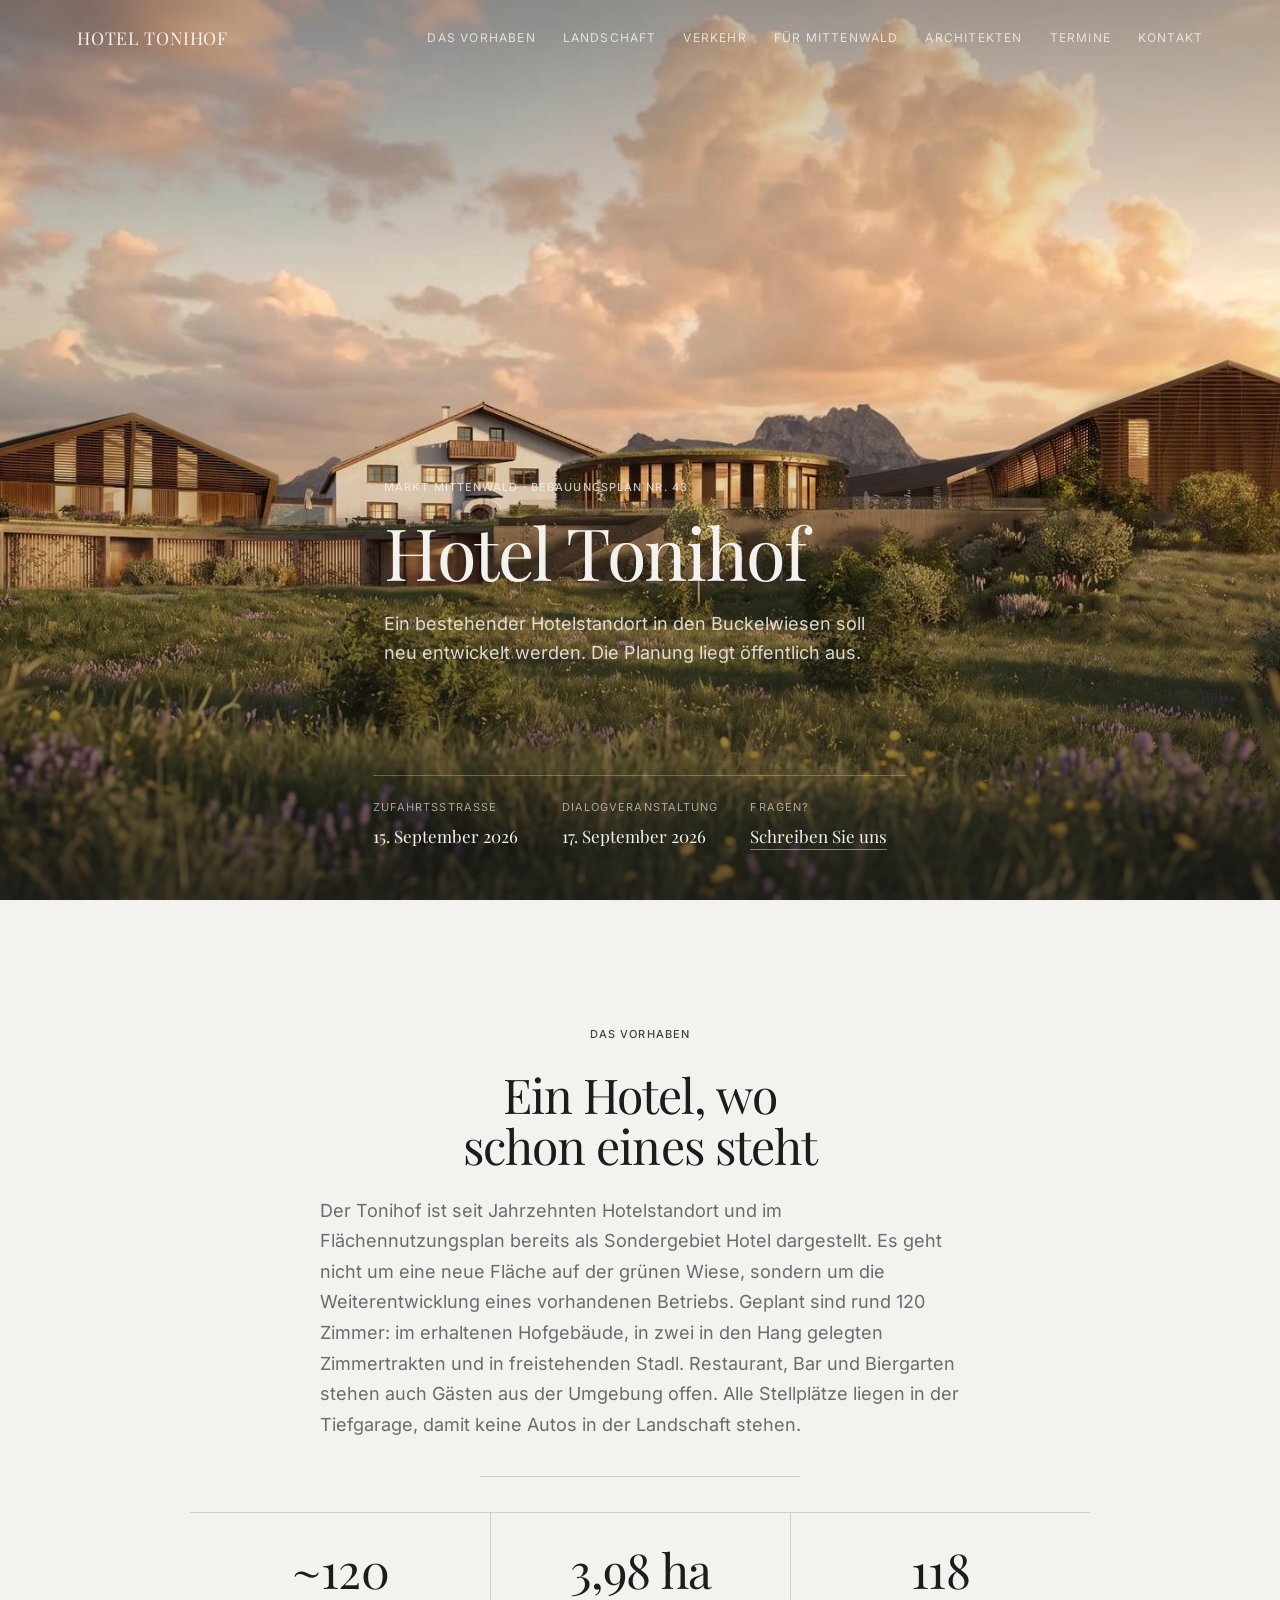
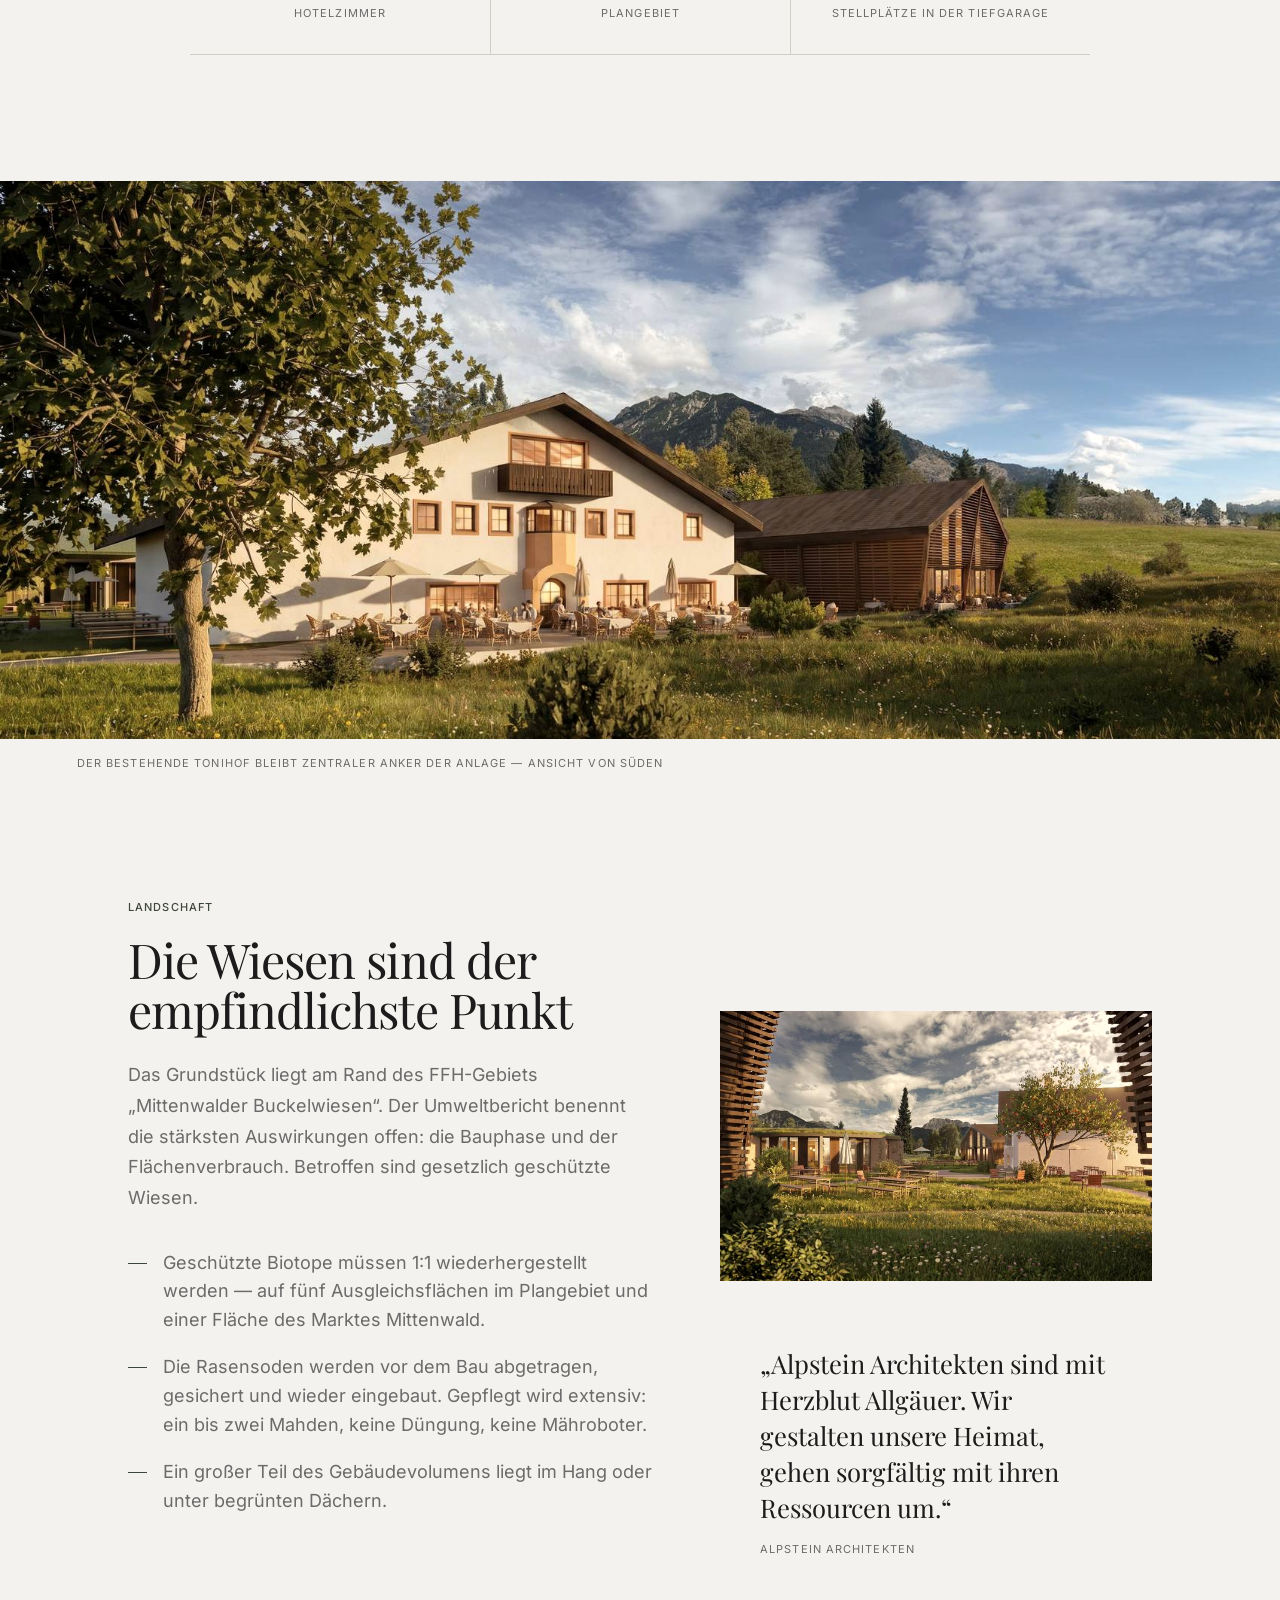
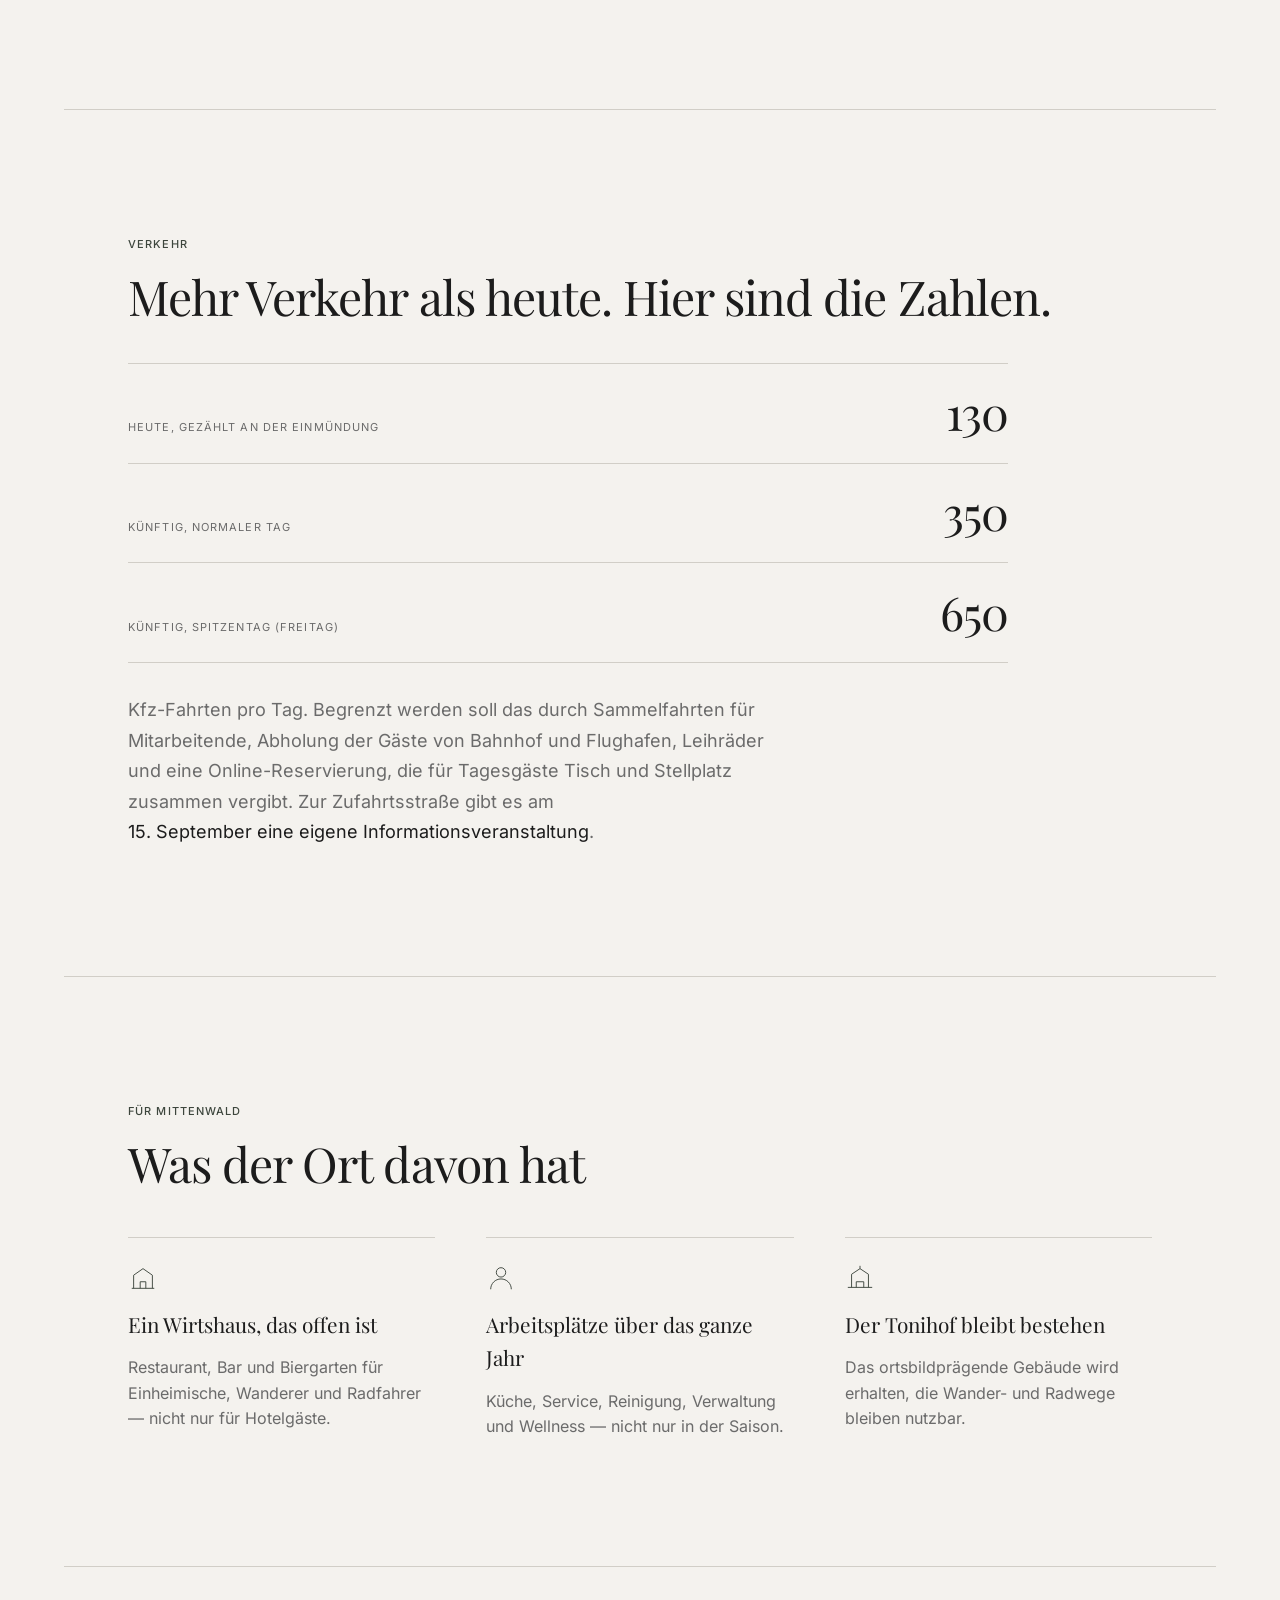
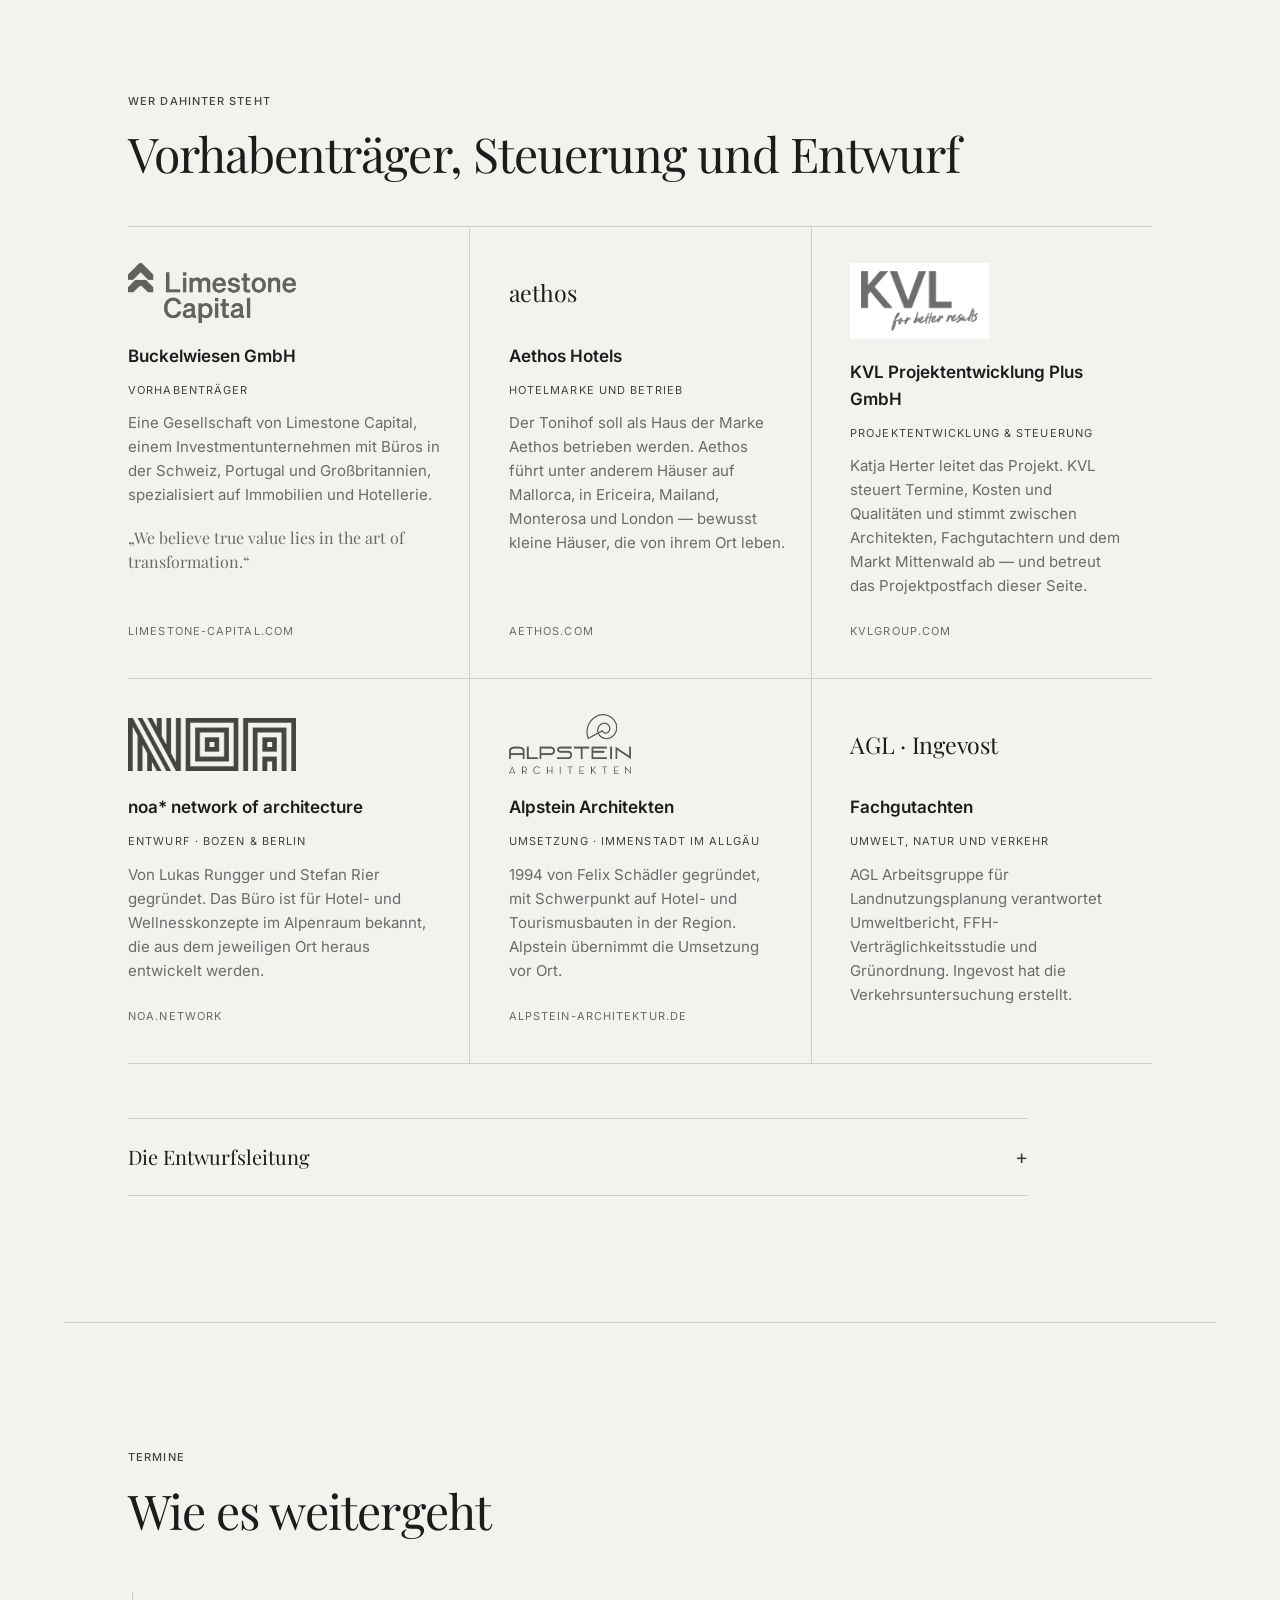
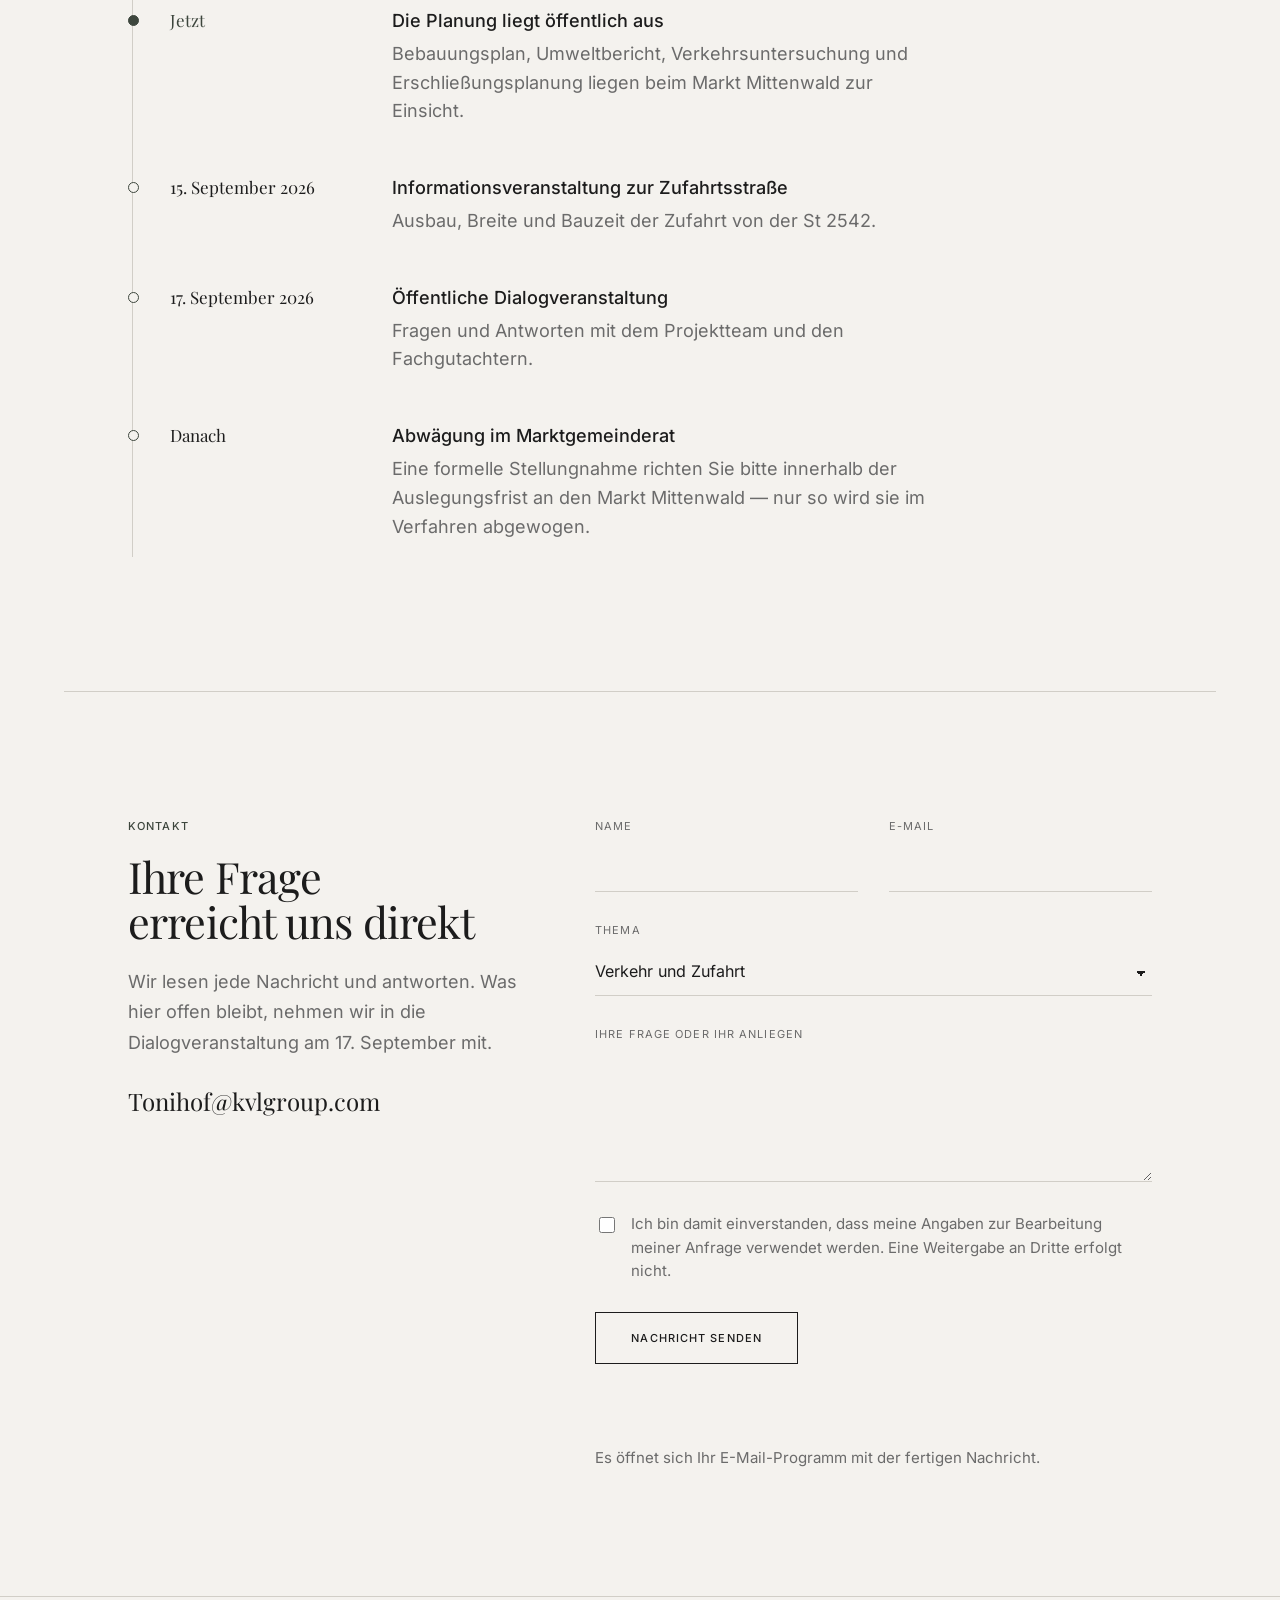
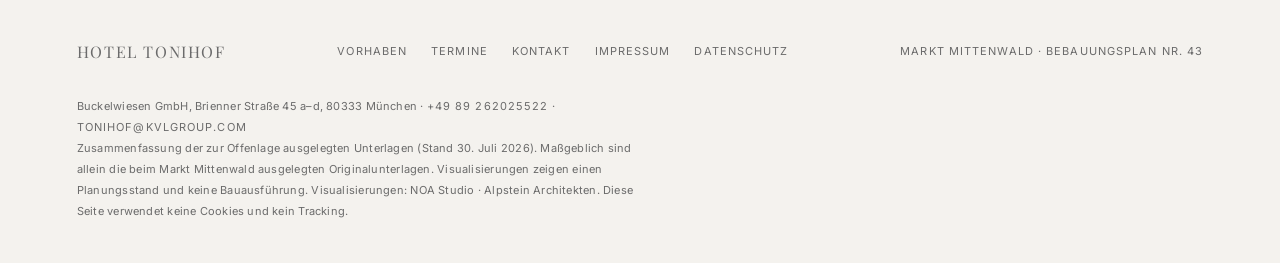
==== index.html @ 39984cef "Logos von KVL, Alpstein und noa* im Partnerraster - KVL durch die aktuelle Bildmarke ersetzt. Sie is" ====
<!doctype html>
<html lang="de">
<head>
<meta charset="utf-8" />
<meta name="viewport" content="width=device-width, initial-scale=1, viewport-fit=cover" />
<title>Hotel Tonihof — Mittenwald</title>
<meta name="description" content="Informationen zum geplanten Hotel Tonihof in Mittenwald: Bebauungsplan Nr. 43, Landschaft und Natur, Verkehr, Termine und Kontakt für Ihre Fragen." />
<link rel="canonical" href="https://tonihof-mittenwald.de/" />
<link rel="icon" href="data:image/svg+xml,%3Csvg xmlns='http://www.w3.org/2000/svg' viewBox='0 0 32 32'%3E%3Crect width='32' height='32' fill='%23F4F2EE'/%3E%3Cpath fill='%233D463D' d='M3 25 12 9l6 9 3-4 8 11z'/%3E%3C/svg%3E" />
<meta name="theme-color" content="#F4F2EE" />
<meta property="og:type" content="website" />
<meta property="og:site_name" content="Hotel Tonihof" />
<meta property="og:locale" content="de_DE" />
<meta property="og:title" content="Hotel Tonihof — Mittenwald" />
<meta property="og:description" content="Informationen zum geplanten Hotel Tonihof in Mittenwald: Bebauungsplan Nr. 43, Landschaft und Natur, Verkehr, Termine und Kontakt für Ihre Fragen." />
<meta property="og:url" content="https://tonihof-mittenwald.de/" />
<meta property="og:image" content="https://tonihof-mittenwald.de/assets/og.jpg" />
<meta name="twitter:card" content="summary_large_image" />
<link rel="preload" href="assets/fonts/inter.woff2" as="font" type="font/woff2" crossorigin />
<link rel="preload" href="assets/fonts/playfair.woff2" as="font" type="font/woff2" crossorigin />
<link rel="stylesheet" href="styles.css" />
</head>
<body>
<nav class="nav" data-over-hero="true" aria-label="Hauptnavigation">
  <div class="nav-in">
    <a class="brand" href="#top">HOTEL TONIHOF</a>
    <div class="nav-links">
      <a href="#vorhaben">Das Vorhaben</a>
      <a href="#landschaft">Landschaft</a>
      <a href="#verkehr">Verkehr</a>
      <a href="#mittenwald">Für Mittenwald</a>
      <a href="#architekten">Architekten</a>
      <a href="#termine">Termine</a>
      <a href="#kontakt">Kontakt</a>
    </div>
    <button class="burger" type="button" aria-expanded="false" aria-controls="menu" aria-label="Menü öffnen">
      <span></span><span></span><span></span>
    </button>
  </div>
</nav>

<div class="overlay" id="menu" data-open="false">
  <a href="#vorhaben">Das Vorhaben</a>
  <a href="#landschaft">Landschaft</a>
  <a href="#verkehr">Verkehr</a>
  <a href="#mittenwald">Für Mittenwald</a>
  <a href="#architekten">Architekten</a>
  <a href="#termine">Termine</a>
  <a href="#kontakt">Kontakt</a>
</div>

<div class="viewcursor" aria-hidden="true">Ansicht</div>

<main id="top">

  <!-- I. ARRIVAL -->
  <header class="hero">
    <div class="hero-media">
      <img src="assets/hero-1800.jpg" srcset="assets/hero-900.jpg 900w, assets/hero-1800.jpg 1800w" sizes="100vw" width="1800" height="1013" fetchpriority="high" decoding="async"
           alt="Der Tonihof von Norden: das weiße Hofgebäude zwischen hölzernen Stadl vor der Abendkulisse des Karwendels." />
    </div>
    <div class="shell-wide hero-body">
      <p class="eyebrow">Markt Mittenwald · Bebauungsplan Nr. 43</p>
      <h1>Hotel Tonihof</h1>
      <p class="hero-sub">Ein bestehender Hotelstandort in den Buckelwiesen soll neu entwickelt werden. Die Planung liegt öffentlich aus.</p>
    </div>
    <div class="shell-wide">
      <dl class="hero-foot">
        <div><dt>Zufahrtsstraße</dt><dd>15. September 2026</dd></div>
        <div><dt>Dialogveranstaltung</dt><dd>17. September 2026</dd></div>
        <div><dt>Fragen?</dt><dd><a href="#kontakt">Schreiben Sie uns</a></dd></div>
      </dl>
    </div>
  </header>

  <!-- II. DAS VORHABEN -->
  <section class="band" id="vorhaben">
    <div class="shell center-stack rv">
      <p class="eyebrow">Das Vorhaben</p>
      <h2>Ein Hotel, wo schon eines steht</h2>
      <p class="lede">Der Tonihof ist seit Jahrzehnten Hotelstandort und im Flächennutzungsplan bereits als Sondergebiet Hotel dargestellt. Es geht nicht um eine neue Fläche auf der grünen Wiese, sondern um die Weiterentwicklung eines vorhandenen Betriebs. Geplant sind rund 120 Zimmer: im erhaltenen Hofgebäude, in zwei in den Hang gelegten Zimmertrakten und in freistehenden Stadl. Restaurant, Bar und Biergarten stehen auch Gästen aus der Umgebung offen. Alle Stellplätze liegen in der Tiefgarage, damit keine Autos in der Landschaft stehen.</p>
      <hr class="mini-rule" />
      <div class="statrow">
        <div class="statcell"><b>~120</b><span>Hotelzimmer</span></div>
        <div class="statcell"><b>3,98 ha</b><span>Plangebiet</span></div>
        <div class="statcell"><b>118</b><span>Stellplätze in der Tiefgarage</span></div>
      </div>
    </div>
  </section>

  <figure class="imgband rv">
    <img src="assets/sued-1700.jpg" srcset="assets/sued-900.jpg 900w, assets/sued-1700.jpg 1700w" sizes="100vw" width="1700" height="956" loading="lazy" decoding="async"
         alt="Der bestehende Tonihof von Süden mit Gastterrasse, daneben ein neuer Gebäudeteil in Holzlamellen." />
    <figcaption>Der bestehende Tonihof bleibt zentraler Anker der Anlage — Ansicht von Süden</figcaption>
  </figure>

  <!-- III. LANDSCHAFT -->
  <section class="band" id="landschaft">
    <div class="shell asym">
      <div class="rv">
        <p class="eyebrow">Landschaft</p>
        <h2 style="font-size:clamp(1.9rem,4.4vw,3rem);margin-block:1.1rem 1.6rem">Die Wiesen sind der empfindlichste Punkt</h2>
        <p class="lede" style="margin-bottom:2.2rem">Das Grundstück liegt am Rand des FFH-Gebiets „Mittenwalder Buckelwiesen“. Der Umweltbericht benennt die stärksten Auswirkungen offen: die Bauphase und der Flächenverbrauch. Betroffen sind gesetzlich geschützte Wiesen.</p>
        <ul class="ticks">
          <li>Geschützte Biotope müssen 1:1 wiederhergestellt werden — auf fünf Ausgleichsflächen im Plangebiet und einer Fläche des Marktes Mittenwald.</li>
          <li>Die Rasensoden werden vor dem Bau abgetragen, gesichert und wieder eingebaut. Gepflegt wird extensiv: ein bis zwei Mahden, keine Düngung, keine Mähroboter.</li>
          <li>Ein großer Teil des Gebäudevolumens liegt im Hang oder unter begrünten Dächern.</li>
        </ul>
      </div>
      <div class="asym-side rv">
        <img src="assets/biergarten-1500.jpg" srcset="assets/biergarten-800.jpg 800w, assets/biergarten-1500.jpg 1500w" sizes="(min-width:940px) 40vw, 100vw" width="1500" height="844" loading="lazy" decoding="async"
             alt="Biergarten zwischen den Gebäuden mit Biertischen im Gras und Blick auf die Berge." />
        <blockquote class="pullquote">„Alpstein Architekten sind mit Herzblut Allgäuer. Wir gestalten unsere Heimat, gehen sorgfältig mit ihren Ressourcen um.“<cite>Alpstein Architekten</cite></blockquote>
      </div>
    </div>
  </section>

  <hr class="rule" />

  <!-- IV. VERKEHR -->
  <section class="band" id="verkehr">
    <div class="shell rv">
      <p class="eyebrow">Verkehr</p>
      <h2 style="font-size:clamp(1.9rem,4.4vw,3rem);margin-block:1.1rem 2.6rem">Mehr Verkehr als heute. Hier sind die Zahlen.</h2>
      <div class="datarows">
        <div class="datarow"><span>Heute, gezählt an der Einmündung</span><b>130</b></div>
        <div class="datarow"><span>Künftig, normaler Tag</span><b>350</b></div>
        <div class="datarow"><span>Künftig, Spitzentag (Freitag)</span><b>650</b></div>
      </div>
      <p class="lede" style="margin-top:2rem;max-width:640px">Kfz-Fahrten pro Tag. Begrenzt werden soll das durch Sammelfahrten für Mitarbeitende, Abholung der Gäste von Bahnhof und Flughafen, Leihräder und eine Online-Reservierung, die für Tagesgäste Tisch und Stellplatz zusammen vergibt. Zur Zufahrtsstraße gibt es am <a class="ulink" href="#termine">15. September eine eigene Informationsveranstaltung</a>.</p>
    </div>
  </section>

  <hr class="rule" />

  <!-- V. FÜR MITTENWALD -->
  <section class="band" id="mittenwald">
    <div class="shell rv">
      <p class="eyebrow">Für Mittenwald</p>
      <h2 style="font-size:clamp(1.9rem,4.4vw,3rem);margin-block:1.1rem 3rem">Was der Ort davon hat</h2>
      <div class="threeup">
        <div class="upitem">
          <svg viewBox="0 0 32 32" aria-hidden="true"><path d="M4 27h24M6 27V13l10-7 10 7v14M13 27v-7h6v7"/></svg>
          <h3>Ein Wirtshaus, das offen ist</h3>
          <p>Restaurant, Bar und Biergarten für Einheimische, Wanderer und Radfahrer — nicht nur für Hotelgäste.</p>
        </div>
        <div class="upitem">
          <svg viewBox="0 0 32 32" aria-hidden="true"><circle cx="16" cy="10" r="5"/><path d="M5 28c0-6.1 4.9-11 11-11s11 4.9 11 11"/></svg>
          <h3>Arbeitsplätze über das ganze Jahr</h3>
          <p>Küche, Service, Reinigung, Verwaltung und Wellness — nicht nur in der Saison.</p>
        </div>
        <div class="upitem">
          <svg viewBox="0 0 32 32" aria-hidden="true"><path d="M3 26h26M7 26V12l9-6 9 6v14M12 26v-6h8v6M16 3v3"/></svg>
          <h3>Der Tonihof bleibt bestehen</h3>
          <p>Das ortsbildprägende Gebäude wird erhalten, die Wander- und Radwege bleiben nutzbar.</p>
        </div>
      </div>
    </div>
  </section>

  <hr class="rule" />

  <!-- VI. WER DAHINTER STEHT -->
  <section class="band" id="architekten">
    <div class="shell rv">
      <p class="eyebrow">Wer dahinter steht</p>
      <h2 style="font-size:clamp(1.9rem,4.4vw,3rem);margin-block:1.1rem 3rem">Vorhabenträger, Steuerung und Entwurf</h2>

      <div class="partners">
        <article class="partner">
          <div class="partner-mark"><img class="lockup" src="assets/limestone.png" alt="Limestone Capital" width="620" height="222" loading="lazy" /></div>
          <h3>Buckelwiesen GmbH</h3>
          <p class="role">Vorhabenträger</p>
          <p>Eine Gesellschaft von Limestone Capital, einem Investmentunternehmen mit Büros in der Schweiz, Portugal und Großbritannien, spezialisiert auf Immobilien und Hotellerie.</p>
          <p class="pullquote" style="font-size:1rem;line-height:1.5;margin-top:.4rem">„We believe true value lies in the art of transformation.“</p>
          <a class="ulink" href="https://www.limestone-capital.com/" target="_blank" rel="noopener noreferrer">limestone-capital.com</a>
        </article>

        <article class="partner">
          <div class="partner-mark"><span class="wordmark-fallback">aethos</span></div>
          <h3>Aethos Hotels</h3>
          <p class="role">Hotelmarke und Betrieb</p>
          <p>Der Tonihof soll als Haus der Marke Aethos betrieben werden. Aethos führt unter anderem Häuser auf Mallorca, in Ericeira, Mailand, Monterosa und London — bewusst kleine Häuser, die von ihrem Ort leben.</p>
          <a class="ulink" href="https://www.aethos.com/" target="_blank" rel="noopener noreferrer">aethos.com</a>
        </article>

        <article class="partner">
          <div class="partner-mark"><span class="plate"><img src="assets/kvl.png" alt="KVL — for better results" width="520" height="268" loading="lazy" /></span></div>
          <h3>KVL Projektentwicklung Plus GmbH</h3>
          <p class="role">Projektentwicklung &amp; Steuerung</p>
          <p>Katja Herter leitet das Projekt. KVL steuert Termine, Kosten und Qualitäten und stimmt zwischen Architekten, Fachgutachtern und dem Markt Mittenwald ab — und betreut das Projektpostfach dieser Seite.</p>
          <a class="ulink" href="https://www.kvlgroup.com/" target="_blank" rel="noopener noreferrer">kvlgroup.com</a>
        </article>

        <article class="partner">
          <div class="partner-mark"><img class="mono" src="assets/noa.png" alt="noa* network of architecture" width="460" height="145" loading="lazy" /></div>
          <h3>noa* network of architecture</h3>
          <p class="role">Entwurf · Bozen &amp; Berlin</p>
          <p>Von Lukas Rungger und Stefan Rier gegründet. Das Büro ist für Hotel- und Wellnesskonzepte im Alpenraum bekannt, die aus dem jeweiligen Ort heraus entwickelt werden.</p>
          <a class="ulink" href="https://www.noa.network/" target="_blank" rel="noopener noreferrer">noa.network</a>
        </article>

        <article class="partner">
          <div class="partner-mark"><img class="mono" src="assets/alpstein.png" alt="Alpstein Architekten" width="460" height="225" loading="lazy" /></div>
          <h3>Alpstein Architekten</h3>
          <p class="role">Umsetzung · Immenstadt im Allgäu</p>
          <p>1994 von Felix Schädler gegründet, mit Schwerpunkt auf Hotel- und Tourismusbauten in der Region. Alpstein übernimmt die Umsetzung vor Ort.</p>
          <a class="ulink" href="https://alpstein-architektur.de/startseite.html" target="_blank" rel="noopener noreferrer">alpstein-architektur.de</a>
        </article>

        <article class="partner">
          <div class="partner-mark"><span class="wordmark-fallback">AGL · Ingevost</span></div>
          <h3>Fachgutachten</h3>
          <p class="role">Umwelt, Natur und Verkehr</p>
          <p>AGL Arbeitsgruppe für Landnutzungsplanung verantwortet Umweltbericht, FFH-Verträglichkeitsstudie und Grünordnung. Ingevost hat die Verkehrsuntersuchung erstellt.</p>
        </article>
      </div>

      <div class="acc" style="margin-top:clamp(3rem,6vh,5rem)">
        <details>
          <summary>Die Entwurfsleitung</summary>
          <div class="accbody">
            <p class="meta">Lukas Rungger — noa* network of architecture</p>
            <p>Mitgründer des Büros mit Standorten in Bozen und Berlin. Verantwortet den Entwurf: die Setzung der Baukörper im Hang, die Stadl im Gelände und den Wellnessbereich unter dem begrünten Dach.</p>
            <p class="meta" style="margin-top:.8rem">Sebastian Rohse — Alpstein Architekten</p>
            <p>Geschäftsführung bei Alpstein und Projektleitung vor Ort. Alpstein bringt die Erfahrung mit Hotel- und Tourismusbauten im Alpenraum ein und führt den Entwurf in die Umsetzung.</p>
          </div>
        </details>
      </div>
    </div>
  </section>

  <hr class="rule" />

  <!-- VII. TERMINE -->
  <section class="band" id="termine">
    <div class="shell rv">
      <p class="eyebrow">Termine</p>
      <h2 style="font-size:clamp(1.9rem,4.4vw,3rem);margin-block:1.1rem 3rem">Wie es weitergeht</h2>
      <div class="tl">
        <div class="tl-item" data-now>
          <p class="tl-date">Jetzt</p>
          <div class="tl-text"><b>Die Planung liegt öffentlich aus</b>Bebauungsplan, Umweltbericht, Verkehrsuntersuchung und Erschließungsplanung liegen beim Markt Mittenwald zur Einsicht.</div>
        </div>
        <div class="tl-item">
          <p class="tl-date">15. September 2026</p>
          <div class="tl-text"><b>Informationsveranstaltung zur Zufahrtsstraße</b>Ausbau, Breite und Bauzeit der Zufahrt von der St 2542.</div>
        </div>
        <div class="tl-item">
          <p class="tl-date">17. September 2026</p>
          <div class="tl-text"><b>Öffentliche Dialogveranstaltung</b>Fragen und Antworten mit dem Projektteam und den Fachgutachtern.</div>
        </div>
        <div class="tl-item">
          <p class="tl-date">Danach</p>
          <div class="tl-text"><b>Abwägung im Marktgemeinderat</b>Eine formelle Stellungnahme richten Sie bitte innerhalb der Auslegungsfrist an den Markt Mittenwald — nur so wird sie im Verfahren abgewogen.</div>
        </div>
      </div>
    </div>
  </section>

  <hr class="rule" />

  <!-- VIII. KONTAKT -->
  <section class="band" id="kontakt">
    <div class="shell contact">
      <div class="rv">
        <p class="eyebrow">Kontakt</p>
        <h2 style="margin-block:1.1rem 1.4rem">Ihre Frage erreicht uns direkt</h2>
        <p class="lede">Wir lesen jede Nachricht und antworten. Was hier offen bleibt, nehmen wir in die Dialogveranstaltung am 17. September mit.</p>
        <a class="maillink ulink" href="mailto:Tonihof@kvlgroup.com">Tonihof@kvlgroup.com</a>
      </div>

      <form class="form rv" id="kontaktform" novalidate>
        <div class="f2">
          <div class="field"><label for="f-name">Name</label><input id="f-name" type="text" autocomplete="name" required /></div>
          <div class="field"><label for="f-mail">E-Mail</label><input id="f-mail" type="email" autocomplete="email" required /></div>
        </div>
        <div class="field">
          <label for="f-thema">Thema</label>
          <select id="f-thema">
            <option>Verkehr und Zufahrt</option>
            <option>Natur und Landschaft</option>
            <option>Bauphase und Lärm</option>
            <option>Angebot für Einheimische</option>
            <option>Verfahren und Termine</option>
            <option>Sonstiges</option>
          </select>
        </div>
        <div class="field"><label for="f-text">Ihre Frage oder Ihr Anliegen</label><textarea id="f-text" required></textarea></div>
        <label class="consent">
          <input type="checkbox" id="f-ok" required />
          <span>Ich bin damit einverstanden, dass meine Angaben zur Bearbeitung meiner Anfrage verwendet werden. Eine Weitergabe an Dritte erfolgt nicht.</span>
        </label>
        <button class="btn" type="submit">Nachricht senden</button>
        <p class="status" id="formstatus" role="status" aria-live="polite"></p>
        <p class="formnote">Es öffnet sich Ihr E-Mail-Programm mit der fertigen Nachricht.</p>
      </form>
    </div>
  </section>
</main>

<footer class="foot">
  <div class="shell-wide">
    <div class="foot-in">
      <a class="brand" href="#top">HOTEL TONIHOF</a>
      <div class="foot-nav">
        <a href="#vorhaben">Vorhaben</a>
        <a href="#termine">Termine</a>
        <a href="#kontakt">Kontakt</a>
        <a href="impressum.html">Impressum</a>
        <a href="datenschutz.html">Datenschutz</a>
      </div>
      <span>Markt Mittenwald · Bebauungsplan Nr. 43</span>
    </div>
    <p class="foot-fine">
      Buckelwiesen GmbH, Brienner Straße 45 a–d, 80333 München · <a href="tel:+4989262025522">+49 89 262025522</a> · <a href="mailto:Tonihof@kvlgroup.com">Tonihof@kvlgroup.com</a><br />
      Zusammenfassung der zur Offenlage ausgelegten Unterlagen (Stand 30. Juli 2026). Maßgeblich sind allein die beim Markt Mittenwald ausgelegten Originalunterlagen. Visualisierungen zeigen einen Planungsstand und keine Bauausführung. Visualisierungen: NOA Studio · Alpstein Architekten. Diese Seite verwendet keine Cookies und kein Tracking.
    </p>
  </div>
</footer>
<script>
(function () {
  if (!document.querySelector('meta[name="viewport"]')) {
    var mv = document.createElement('meta');
    mv.name = 'viewport';
    mv.content = 'width=device-width, initial-scale=1, viewport-fit=cover';
    document.head.appendChild(mv);
  }
  if (!document.documentElement.lang) document.documentElement.lang = 'de';

  var nav = document.querySelector('.nav');
  var burger = document.querySelector('.burger');
  var menu = document.getElementById('menu');
  var hero = document.querySelector('.hero');
  var reduce = window.matchMedia('(prefers-reduced-motion: reduce)').matches;

  /* --- nav: blur past 80px, and light-on-dark while over the hero --- */
  function onScroll() {
    nav.setAttribute('data-stuck', window.scrollY > 80 ? 'true' : 'false');
    var overHero = hero && (hero.getBoundingClientRect().bottom > 76);
    nav.setAttribute('data-over-hero', overHero && !isOpen() ? 'true' : 'false');
  }
  onScroll();
  window.addEventListener('scroll', onScroll, { passive: true });
  window.addEventListener('resize', onScroll);

  /* --- full-screen overlay menu --- */
  function isOpen() { return burger.getAttribute('aria-expanded') === 'true'; }
  function setMenu(open) {
    burger.setAttribute('aria-expanded', open ? 'true' : 'false');
    burger.setAttribute('aria-label', open ? 'Menü schließen' : 'Menü öffnen');
    menu.setAttribute('data-open', open ? 'true' : 'false');
    document.body.classList.toggle('locked', open);
    if (open) {
      menu.querySelectorAll('a').forEach(function (a, i) { a.style.transitionDelay = (80 + i * 60) + 'ms'; });
    } else {
      menu.querySelectorAll('a').forEach(function (a) { a.style.transitionDelay = '0ms'; });
    }
    onScroll();
  }
  burger.addEventListener('click', function () { setMenu(!isOpen()); });
  menu.addEventListener('click', function (e) { if (e.target.closest('a')) setMenu(false); });
  document.addEventListener('keydown', function (e) {
    if (e.key === 'Escape' && isOpen()) { setMenu(false); burger.focus(); }
  });
  var wide = window.matchMedia('(min-width: 1000px)');
  (wide.addEventListener ? wide.addEventListener.bind(wide, 'change') : wide.addListener.bind(wide))(function () {
    if (wide.matches && isOpen()) setMenu(false);
  });

  /* --- staggered reveal --- */
  var groups = document.querySelectorAll('.rv');
  if (!('IntersectionObserver' in window) || reduce) {
    groups.forEach(function (g) { g.classList.add('in'); });
  } else {
    groups.forEach(function (g) {
      Array.prototype.forEach.call(g.children, function (c, i) { c.style.transitionDelay = (i * 80) + 'ms'; });
    });
    var io = new IntersectionObserver(function (es) {
      es.forEach(function (e) { if (e.isIntersecting) { e.target.classList.add('in'); io.unobserve(e.target); } });
    }, { rootMargin: '0px 0px -10% 0px', threshold: 0.08 });
    groups.forEach(function (g) { io.observe(g); });
  }

  /* --- clean URLs: /vorhaben instead of /#vorhaben, and never /#top --- */
  var SECTIONS = ['vorhaben','landschaft','verkehr','mittenwald','architekten','termine','kontakt'];
  /* only rewrite when we are actually served from the site root; on any other
     host or sub-path (preview builds) we just scroll and leave the URL alone */
  var ROOT_RE = new RegExp('^/(?:' + SECTIONS.join('|') + ')?/?$');
  var canRewrite = !!(window.history && history.pushState) && ROOT_RE.test(location.pathname);

  function pathFor(id) { return id ? '/' + id : '/'; }
  function idFromPath() {
    var seg = location.pathname.replace(/^\/|\/$/g, '');
    return SECTIONS.indexOf(seg) > -1 ? seg : '';
  }
  function goTo(id, push) {
    var el = id ? document.getElementById(id) : null;
    if (id && !el) return;
    if (el) el.scrollIntoView({ behavior: reduce ? 'auto' : 'smooth', block: 'start' });
    else window.scrollTo({ top: 0, behavior: reduce ? 'auto' : 'smooth' });
    if (canRewrite) history[push ? 'pushState' : 'replaceState']({ id: id }, '', pathFor(id));
  }

  /* intercept every in-page anchor so no '#' ever reaches the address bar */
  document.addEventListener('click', function (e) {
    var a = e.target.closest && e.target.closest('a[href^="#"]');
    if (!a || e.metaKey || e.ctrlKey || e.shiftKey || e.button !== 0) return;
    var id = a.getAttribute('href').slice(1);
    if (id === 'top') id = '';
    if (id && !document.getElementById(id)) return;
    e.preventDefault();
    goTo(id, true);
  });

  window.addEventListener('popstate', function () { goTo(idFromPath(), false); });

  /* landing on /vorhaben (served via 404.html) or on a legacy /#vorhaben link */
  var initial = idFromPath();
  if (!initial && location.hash) {
    var h = location.hash.slice(1);
    initial = (h === 'top') ? '' : (SECTIONS.indexOf(h) > -1 ? h : '');
  }
  if (canRewrite) history.replaceState({ id: initial }, '', pathFor(initial));
  if (initial) {
    window.addEventListener('load', function () {
      var el = document.getElementById(initial);
      if (el) el.scrollIntoView({ behavior: 'auto', block: 'start' });
    });
  }

  /* --- active section in nav, and keep the path in step while scrolling --- */
  var links = Array.prototype.slice.call(document.querySelectorAll('.nav-links a'));
  var targets = SECTIONS.map(function (id) { return document.getElementById(id); }).filter(Boolean);
  var current = initial;
  function mark(id) {
    if (id === current) return;
    current = id;
    links.forEach(function (a) {
      a.setAttribute('aria-current', a.getAttribute('href') === '#' + id ? 'true' : 'false');
    });
    if (canRewrite) history.replaceState({ id: id }, '', pathFor(id));
  }
  if ('IntersectionObserver' in window && targets.length) {
    var spy = new IntersectionObserver(function (es) {
      es.forEach(function (e) { if (e.isIntersecting) mark(e.target.id); });
    }, { rootMargin: '-45% 0px -50% 0px' });
    targets.forEach(function (t) { spy.observe(t); });
    /* back at the very top the canonical URL is '/' again */
    var topSpy = new IntersectionObserver(function (es) {
      es.forEach(function (e) { if (e.isIntersecting) mark(''); });
    }, { threshold: 0.55 });
    if (hero) topSpy.observe(hero);
  }

  /* --- view cursor over imagery --- */
  var cur = document.querySelector('.viewcursor');
  if (cur && window.matchMedia('(hover: hover) and (pointer: fine)').matches) {
    var imgs = document.querySelectorAll('.imgband img, .hero-media img, .asym-side img');
    document.addEventListener('mousemove', function (e) {
      cur.style.transform = 'translate(' + e.clientX + 'px,' + e.clientY + 'px) translate(-50%,-50%)' +
        (cur.getAttribute('data-on') === 'true' ? ' scale(1)' : ' scale(.6)');
    }, { passive: true });
    imgs.forEach(function (im) {
      im.addEventListener('mouseenter', function () { cur.setAttribute('data-on', 'true'); });
      im.addEventListener('mouseleave', function () { cur.setAttribute('data-on', 'false'); });
    });
  }

  /* --- contact form (mailto, unchanged behaviour) --- */
  var form = document.getElementById('kontaktform');
  var status = document.getElementById('formstatus');
  form.addEventListener('submit', function (ev) {
    ev.preventDefault();
    var name = document.getElementById('f-name').value.trim();
    var mail = document.getElementById('f-mail').value.trim();
    var thema = document.getElementById('f-thema').value;
    var text = document.getElementById('f-text').value.trim();
    if (!name || !mail || !text) { status.textContent = 'Bitte füllen Sie Name, E-Mail und Ihr Anliegen aus.'; return; }
    if (!/^[^\s@]+@[^\s@]+\.[^\s@]+$/.test(mail)) { status.textContent = 'Diese E-Mail-Adresse sieht nicht vollständig aus. Bitte prüfen Sie sie.'; return; }
    if (!document.getElementById('f-ok').checked) { status.textContent = 'Bitte bestätigen Sie noch das Häkchen zur Verwendung Ihrer Angaben.'; return; }
    var body = 'Thema: ' + thema + '\n' + 'Name: ' + name + '\n' + 'E-Mail: ' + mail + '\n\n' + text +
               '\n\n— gesendet über die Projektseite Hotel Tonihof\n';
    status.textContent = 'Ihr E-Mail-Programm wird geöffnet. Bitte dort noch auf „Senden“ klicken.';
    window.location.href = 'mailto:Tonihof@kvlgroup.com?subject=' +
      encodeURIComponent('Hotel Tonihof — ' + thema) + '&body=' + encodeURIComponent(body);
  });
})();
</script>
</body>
</html>
---- styles.css ----
@font-face{font-family:'Inter';font-style:normal;font-weight:100 900;font-display:swap;src:url(assets/fonts/inter.woff2) format('woff2');}
@font-face{font-family:'Playfair Display';font-style:normal;font-weight:400 900;font-display:swap;src:url(assets/fonts/playfair.woff2) format('woff2');}

:root {
  /* warm Karwendel materials */
  --chalk:  #F4F2EE;
  --slate:  #1C1C1C;
  --fossil: #D1CEC7;
  --pine:   #3D463D;
  --muted:  #6B6B6B;

  --bg: var(--chalk);
  --fg: var(--slate);
  --rule: var(--fossil);
  --accent: var(--pine);
  --soft: var(--muted);
  --surface: #FBFAF8;
  --logo-invert: 0;

  --serif: "Playfair Display", "Iowan Old Style", Palatino, Georgia, serif;
  --sans:  "Inter", system-ui, -apple-system, "Segoe UI", Helvetica, Arial, sans-serif;

  --content: 1280px;
  --pad: clamp(1.5rem, 10vw, 12rem);
  --pad-tight: clamp(1.5rem, 6vw, 6rem);
  --ease: cubic-bezier(0.16, 1, 0.3, 1);

  --band: clamp(5rem, 14vh, 11rem);   /* vertical air between sections */
}

@media (prefers-color-scheme: dark) {
  :root {
    --bg: #131311; --fg: #EDEAE4; --rule: #34332F; --accent: #9DB09B;
    --soft: #9A968E; --surface: #1A1A18; --logo-invert: 1;
  }
}
:root[data-theme="dark"] {
  --bg: #131311; --fg: #EDEAE4; --rule: #34332F; --accent: #9DB09B;
  --soft: #9A968E; --surface: #1A1A18; --logo-invert: 1;
}
:root[data-theme="light"] {
  --bg: var(--chalk); --fg: var(--slate); --rule: var(--fossil);
  --accent: var(--pine); --soft: var(--muted); --surface: #FBFAF8; --logo-invert: 0;
}

* { box-sizing: border-box; }

html {
  -webkit-text-size-adjust: 100%; text-size-adjust: 100%;
  scroll-behavior: smooth;
}
@media (prefers-reduced-motion: reduce) { html { scroll-behavior: auto; } }

body {
  margin: 0; background: var(--bg); color: var(--fg);
  font-family: var(--sans); font-size: 1.125rem; line-height: 1.6;
  font-weight: 400; -webkit-font-smoothing: antialiased;
  overflow-x: hidden;
}

h1, h2, h3, .serif { font-family: var(--serif); font-weight: 400; margin: 0; }
h1, h2 { letter-spacing: -0.02em; line-height: 1.05; text-wrap: balance; }
p { margin: 0; }
img { max-width: 100%; display: block; }

h1, h2, h3, p, li, dd, dt, figcaption {
  overflow-wrap: break-word; hyphens: auto; -webkit-hyphens: auto;
}

.shell { max-width: var(--content); margin-inline: auto; padding-inline: var(--pad); }
.shell-wide { max-width: 1600px; margin-inline: auto; padding-inline: var(--pad-tight); }

.eyebrow {
  font-family: var(--sans); font-size: 0.6875rem; font-weight: 500;
  text-transform: uppercase; letter-spacing: 0.1em; color: var(--accent);
}
.eyebrow-quiet { color: var(--soft); }

.lede { color: var(--soft); font-size: 1.125rem; line-height: 1.7; }

/* framed rule — stops short of both edges */
.rule { border: 0; border-top: 1px solid var(--rule); margin: 0 5vw; }

a { color: inherit; }
.ulink {
  color: var(--fg); text-decoration: none; position: relative;
  display: inline-block; padding-bottom: 2px;
}
.ulink::after {
  content: ""; position: absolute; left: 0; bottom: 0; height: 1px; width: 0;
  background: var(--accent); transition: width .5s var(--ease);
}
.ulink:hover::after, .ulink:focus-visible::after { width: 100%; }

/* anchor targets clear the fixed nav */
section[id], header[id] { scroll-margin-top: 92px; }

/* ---------------- 0. NAV ---------------- */
.nav {
  position: fixed; inset: 0 0 auto 0; z-index: 60;
  transition: background .4s var(--ease), backdrop-filter .4s var(--ease), border-color .4s var(--ease);
  background: transparent; border-bottom: 1px solid transparent;
}
.nav-in {
  max-width: 1600px; margin-inline: auto; padding: 0 var(--pad-tight);
  display: flex; align-items: center; justify-content: space-between;
  min-height: 76px; gap: 2rem;
}
.nav[data-stuck="true"] {
  background: rgba(244, 242, 238, .72);
  backdrop-filter: blur(12px); -webkit-backdrop-filter: blur(12px);
  border-bottom-color: var(--rule);
}
@media (prefers-color-scheme: dark) { .nav[data-stuck="true"] { background: rgba(19,19,17,.72); } }
:root[data-theme="dark"] .nav[data-stuck="true"] { background: rgba(19,19,17,.72); }
:root[data-theme="light"] .nav[data-stuck="true"] { background: rgba(244,242,238,.72); }

.brand {
  font-family: var(--serif); font-size: 1.1rem; letter-spacing: 0.05em;
  text-decoration: none; color: var(--fg); white-space: nowrap;
}
.nav[data-over-hero="true"] .brand,
.nav[data-over-hero="true"] .burger { color: #F4F2EE; }

.nav-links { display: none; gap: clamp(1rem, 2.1vw, 2rem); align-items: center; }
@media (min-width: 1000px) { .nav-links { display: flex; } }
.nav-links a {
  font-size: 0.75rem; text-transform: uppercase; letter-spacing: 0.1em;
  color: var(--soft); text-decoration: none; position: relative;
  padding: 0.4rem 0; white-space: nowrap; transition: color .3s var(--ease);
}
.nav[data-over-hero="true"] .nav-links a { color: rgba(244,242,238,.82); }
.nav-links a::after {
  content: ""; position: absolute; left: 0; bottom: 0; height: 1px; width: 0;
  background: var(--accent); transition: width .45s var(--ease);
}
.nav[data-over-hero="true"] .nav-links a::after { background: #F4F2EE; }
.nav-links a:hover, .nav-links a:focus-visible,
.nav-links a[aria-current="true"] { color: var(--accent); }
.nav[data-over-hero="true"] .nav-links a:hover,
.nav[data-over-hero="true"] .nav-links a[aria-current="true"] { color: #fff; }
.nav-links a:hover::after, .nav-links a:focus-visible::after,
.nav-links a[aria-current="true"]::after { width: 100%; }

.burger {
  display: inline-flex; flex-direction: column; justify-content: center; align-items: flex-end;
  gap: 6px; width: 44px; height: 44px; margin-right: -0.4rem;
  background: none; border: 0; padding: 0; cursor: pointer; color: var(--fg); z-index: 70;
}
@media (min-width: 1000px) { .burger { display: none; } }
.burger span { display: block; width: 22px; height: 1px; background: currentColor; transition: transform .5s var(--ease), opacity .3s var(--ease); }
.burger[aria-expanded="true"] { color: var(--fg); }
.burger[aria-expanded="true"] span:nth-child(1) { transform: translateY(7px) rotate(45deg); }
.burger[aria-expanded="true"] span:nth-child(2) { opacity: 0; }
.burger[aria-expanded="true"] span:nth-child(3) { transform: translateY(-7px) rotate(-45deg); }
.burger:focus-visible { outline: 1px solid var(--accent); outline-offset: 4px; }

.overlay {
  position: fixed; inset: 0; z-index: 65; background: var(--bg);
  display: flex; flex-direction: column; align-items: center; justify-content: center;
  gap: clamp(1rem, 3.2vh, 1.9rem);
  opacity: 0; visibility: hidden; transition: opacity .5s var(--ease), visibility .5s var(--ease);
}
.overlay[data-open="true"] { opacity: 1; visibility: visible; }
.overlay a {
  font-family: var(--serif); font-size: clamp(1.5rem, 6vw, 2.25rem);
  color: var(--fg); text-decoration: none; letter-spacing: -0.01em;
  opacity: 0; transform: translateY(14px);
  transition: opacity .6s var(--ease), transform .6s var(--ease), color .3s var(--ease);
}
.overlay[data-open="true"] a { opacity: 1; transform: none; }
.overlay a:hover, .overlay a:focus-visible { color: var(--accent); }
body.locked { overflow: hidden; }

/* ---------------- I. HERO ---------------- */
.hero { position: relative; min-height: 100vh; min-height: 100svh; overflow: hidden; display: flex; flex-direction: column; justify-content: flex-end; }
.hero-media { position: absolute; inset: 0; overflow: hidden; }
.hero-media img {
  width: 100%; height: 100%; object-fit: cover; object-position: center 58%;
  filter: saturate(.92) sepia(.06) contrast(1.02);
  animation: kenburns 18s var(--ease) infinite alternate;
}
@keyframes kenburns { from { transform: scale(1); } to { transform: scale(1.04); } }
@media (prefers-reduced-motion: reduce) { .hero-media img { animation: none; } }
.hero::after {
  content: ""; position: absolute; inset: 0; pointer-events: none;
  background: linear-gradient(to bottom, rgba(28,28,28,.30) 0%, rgba(28,28,28,0) 32%, rgba(28,28,28,.15) 62%, rgba(28,28,28,.72) 100%);
}
.hero-body { position: relative; z-index: 2; padding-bottom: clamp(2rem, 5vh, 3.5rem); padding-top: 8rem; }
.hero-body .eyebrow { color: rgba(244,242,238,.78); }
.hero h1 {
  font-size: clamp(2.5rem, 8vw, 4.5rem); color: #F4F2EE; margin-top: 1.1rem;
}
.hero-sub { color: rgba(244,242,238,.86); font-size: 1.125rem; max-width: 32rem; margin-top: 1.25rem; }

.hero-foot {
  position: relative; z-index: 2;
  border-top: 1px solid rgba(244,242,238,.28);
  margin-top: clamp(2.5rem, 7vh, 4.5rem); padding-block: 1.4rem 2rem;
  display: grid; grid-template-columns: 1fr; gap: 1rem;
}
@media (min-width: 760px) { .hero-foot { grid-template-columns: repeat(3, 1fr); gap: 2rem; } }
.hero-foot dt { font-size: 0.6875rem; text-transform: uppercase; letter-spacing: 0.1em; color: rgba(244,242,238,.62); margin-bottom: .4rem; }
.hero-foot dd { margin: 0; font-family: var(--serif); font-size: 1.0625rem; color: #F4F2EE; }
.hero-foot dd a { color: #F4F2EE; text-decoration: none; border-bottom: 1px solid rgba(244,242,238,.45); padding-bottom: 2px; }
.hero-foot dd a:hover { border-bottom-color: #F4F2EE; }

/* ---------------- sections ---------------- */
.band { padding-block: var(--band); }
.band-tight { padding-block: calc(var(--band) * .62); }

/* II. centered statement */
.center-stack { text-align: center; display: flex; flex-direction: column; align-items: center; gap: 1.6rem; }
.center-stack h2 { font-size: clamp(1.9rem, 4.4vw, 3rem); max-width: 20ch; }
.center-stack .lede { max-width: 640px; text-align: left; }
.mini-rule { width: min(40%, 320px); border: 0; border-top: 1px solid var(--rule); margin: .6rem 0; }

.statrow {
  display: grid; grid-template-columns: 1fr; gap: 0;
  border-top: 1px solid var(--rule); border-bottom: 1px solid var(--rule);
  max-width: 900px; margin-inline: auto; width: 100%;
}
@media (min-width: 720px) { .statrow { grid-template-columns: repeat(3, 1fr); } }
.statcell { padding: 2rem 1.5rem; text-align: center; }
@media (min-width: 720px) { .statcell + .statcell { border-left: 1px solid var(--rule); } }
@media (max-width: 719px) { .statcell + .statcell { border-top: 1px solid var(--rule); } }
.statcell b { display: block; font-family: var(--serif); font-weight: 400; font-size: clamp(2.1rem, 5vw, 3rem); line-height: 1; letter-spacing: -0.02em; }
.statcell span { display: block; margin-top: .75rem; font-size: 0.6875rem; text-transform: uppercase; letter-spacing: 0.1em; color: var(--soft); }

/* image bands */
.imgband { margin: 0; }
.imgband picture, .imgband img { width: 100%; }
.imgband img {
  height: clamp(300px, 62vh, 720px); object-fit: cover;
  filter: saturate(.92) sepia(.06) contrast(1.02);
}
.imgband figcaption {
  max-width: 1600px; margin-inline: auto; padding: 1rem var(--pad-tight) 0;
  font-size: 0.6875rem; text-transform: uppercase; letter-spacing: 0.1em; color: var(--soft);
}

/* III. asymmetric */
.asym { display: grid; grid-template-columns: 1fr; gap: clamp(2.5rem, 5vw, 4.5rem); align-items: start; }
@media (min-width: 940px) { .asym { grid-template-columns: 55fr 45fr; } }
.asym-side { display: flex; flex-direction: column; gap: 2.5rem; }
@media (min-width: 940px) { .asym-side { padding-top: 7rem; } }
.asym-side img { width: 100%; height: clamp(200px, 30vh, 300px); object-fit: cover; filter: saturate(.92) sepia(.06) contrast(1.02); }
.pullquote { font-family: var(--serif); font-size: clamp(1.25rem, 2.2vw, 1.6rem); line-height: 1.4; color: var(--fg); }
.pullquote cite { display: block; margin-top: 1rem; font-family: var(--sans); font-style: normal; font-size: 0.6875rem; text-transform: uppercase; letter-spacing: 0.1em; color: var(--soft); }

.ticks { list-style: none; margin: 0; padding: 0; display: flex; flex-direction: column; gap: 1.15rem; }
.ticks li { padding-left: 2.2rem; position: relative; color: var(--soft); }
.ticks li::before { content: ""; position: absolute; left: 0; top: .78em; width: 1.2rem; height: 1px; background: var(--accent); }

/* IV. data rows */
.datarows { border-top: 1px solid var(--rule); max-width: 880px; }
.datarow {
  display: grid; grid-template-columns: 1fr auto; align-items: baseline; gap: 1.5rem;
  padding: 1.6rem 0; border-bottom: 1px solid var(--rule);
}
.datarow span { font-size: 0.6875rem; text-transform: uppercase; letter-spacing: 0.1em; color: var(--soft); }
.datarow b { font-family: var(--serif); font-weight: 400; font-size: clamp(2rem, 4.6vw, 2.9rem); line-height: 1; letter-spacing: -0.02em; }

/* V. three-up */
.threeup { display: grid; grid-template-columns: 1fr; gap: 0; }
@media (min-width: 860px) { .threeup { grid-template-columns: repeat(3, 1fr); gap: clamp(2rem, 4vw, 3.5rem); } }
.upitem { border-top: 1px solid var(--rule); padding-top: 1.6rem; display: flex; flex-direction: column; gap: .9rem; }
@media (max-width: 859px) { .upitem { padding-bottom: 2rem; } }
.upitem svg { width: 30px; height: 30px; stroke: var(--accent); fill: none; stroke-width: 1; }
.upitem h3 { font-size: 1.3rem; }
.upitem p { color: var(--soft); font-size: 1rem; }

/* VI. partner grid */
.partners { display: grid; grid-template-columns: 1fr; gap: 0; border-top: 1px solid var(--rule); }
@media (min-width: 700px) { .partners { grid-template-columns: repeat(2, 1fr); } }
@media (min-width: 1080px) { .partners { grid-template-columns: repeat(3, 1fr); } }
.partner {
  border-bottom: 1px solid var(--rule); padding: 2.2rem clamp(0rem, 2vw, 2rem) 2.2rem 0;
  display: flex; flex-direction: column; gap: .75rem;
}
@media (min-width: 700px) { .partner:nth-child(2n) { padding-left: clamp(1.5rem, 3vw, 2.5rem); border-left: 1px solid var(--rule); } }
@media (min-width: 1080px) {
  .partner:nth-child(2n) { padding-left: 0; border-left: 0; }
  .partner:not(:nth-child(3n+1)) { padding-left: clamp(1.5rem, 3vw, 2.5rem); border-left: 1px solid var(--rule); }
}
.partner-mark { min-height: 60px; display: flex; align-items: center; margin-bottom: .5rem; }
.partner-mark img { max-height: 60px; max-width: 168px; width: auto; height: auto; object-fit: contain; filter: grayscale(1) opacity(.72); transition: filter .5s var(--ease); }
.partner:hover .partner-mark img { filter: grayscale(0) opacity(1); }
/* single-colour artwork: invert it on the dark ground so it stays visible */
.partner-mark img.mono { filter: grayscale(1) opacity(.72) invert(var(--logo-invert)); }
.partner:hover .partner-mark img.mono { filter: opacity(1) invert(var(--logo-invert)); }
.partner-mark .wordmark-fallback { font-family: var(--serif); font-size: 1.45rem; letter-spacing: -0.01em; }
.partner-mark .plate { background: #fff; padding: .5rem .7rem; display: inline-flex; }
.partner h3 { font-size: 1.0625rem; font-family: var(--sans); font-weight: 600; letter-spacing: 0; }
.partner .role { font-size: 0.6875rem; text-transform: uppercase; letter-spacing: 0.1em; color: var(--accent); }
.partner p { color: var(--soft); font-size: 0.9375rem; line-height: 1.6; }
.partner .ulink { margin-top: auto; padding-top: .8rem; font-size: 0.6875rem; text-transform: uppercase; letter-spacing: 0.1em; color: var(--soft); }

/* accordion */
.acc { border-top: 1px solid var(--rule); max-width: 900px; }
.acc details { border-bottom: 1px solid var(--rule); }
.acc summary {
  cursor: pointer; list-style: none; padding: 1.4rem 0;
  display: flex; align-items: center; justify-content: space-between; gap: 1.5rem;
  font-family: var(--serif); font-size: 1.25rem;
}
.acc summary::-webkit-details-marker { display: none; }
.acc summary::after { content: "+"; font-family: var(--sans); font-size: 1.25rem; color: var(--accent); transition: transform .4s var(--ease); }
.acc details[open] summary::after { transform: rotate(45deg); }
.acc .accbody { padding-bottom: 1.6rem; display: flex; flex-direction: column; gap: .9rem; color: var(--soft); max-width: 62ch; }
.acc .accbody .meta { font-size: 0.6875rem; text-transform: uppercase; letter-spacing: 0.1em; color: var(--accent); }

/* VII. timeline */
.tl { position: relative; padding-left: 2.6rem; max-width: 820px; }
.tl::before { content: ""; position: absolute; left: 4px; top: .55rem; bottom: .55rem; width: 1px; background: var(--rule); }
.tl-item { position: relative; padding-block: 1.5rem; display: grid; grid-template-columns: 1fr; gap: .35rem; }
@media (min-width: 720px) { .tl-item { grid-template-columns: 190px 1fr; gap: 2rem; } }
.tl-item::before {
  content: ""; position: absolute; left: -2.6rem; top: 2rem;
  width: 9px; height: 9px; border-radius: 50%; background: var(--bg);
  border: 1px solid var(--accent); margin-left: 0px;
}
.tl-item[data-now]::before { background: var(--accent); }
.tl-date { font-family: var(--serif); font-size: 1.0625rem; }
.tl-item[data-now] .tl-date { color: var(--accent); }
.tl-text { color: var(--soft); }
.tl-text b { display: block; font-family: var(--sans); font-weight: 500; color: var(--fg); margin-bottom: .25rem; }

/* VIII. contact */
.contact { display: grid; grid-template-columns: 1fr; gap: clamp(2.5rem, 5vw, 5rem); align-items: start; }
@media (min-width: 940px) { .contact { grid-template-columns: 42fr 58fr; } }
.contact h2 { font-size: clamp(1.9rem, 4vw, 2.7rem); }
.maillink { font-family: var(--serif); font-size: clamp(1.15rem, 2.1vw, 1.5rem); margin-top: 1.5rem; display: inline-block; }

.form { display: flex; flex-direction: column; gap: 1.9rem; }
.f2 { display: grid; grid-template-columns: 1fr; gap: 1.9rem; }
@media (min-width: 640px) { .f2 { grid-template-columns: 1fr 1fr; } }
.field { position: relative; display: flex; flex-direction: column; gap: .5rem; }
.field label { font-size: 0.6875rem; text-transform: uppercase; letter-spacing: 0.1em; color: var(--soft); }
.field input, .field select, .field textarea {
  font-family: var(--sans); font-size: 1rem; color: var(--fg);
  background: transparent; border: 0; border-bottom: 1px solid var(--rule);
  border-radius: 0; padding: .65rem 0; width: 100%; min-height: 48px;
  appearance: none; -webkit-appearance: none;
  transition: border-color .4s var(--ease);
}
.field textarea { min-height: 130px; resize: vertical; line-height: 1.6; }
.field select {
  background-image: linear-gradient(45deg, transparent 50%, currentColor 50%), linear-gradient(135deg, currentColor 50%, transparent 50%);
  background-position: calc(100% - 11px) 55%, calc(100% - 6px) 55%;
  background-size: 5px 5px, 5px 5px; background-repeat: no-repeat; padding-right: 2rem;
}
.field input:focus, .field select:focus, .field textarea:focus { outline: none; border-bottom-color: var(--accent); }
.field input:focus-visible, .field select:focus-visible, .field textarea:focus-visible { outline: none; }
.consent { display: flex; gap: .8rem; align-items: flex-start; font-size: .9375rem; color: var(--soft); line-height: 1.55; }
.consent input { width: 1rem; height: 1rem; margin-top: .3rem; flex: none; accent-color: var(--accent); min-height: 0; }
.btn {
  align-self: flex-start; background: none; color: var(--fg);
  border: 1px solid var(--fg); padding: 1.05rem 2.2rem; cursor: pointer;
  font-family: var(--sans); font-size: 0.6875rem; text-transform: uppercase; letter-spacing: 0.1em; font-weight: 500;
  min-height: 52px; transition: background .4s var(--ease), color .4s var(--ease), border-color .4s var(--ease);
}
.btn:hover, .btn:focus-visible { background: var(--accent); border-color: var(--accent); color: #F4F2EE; }
@media (max-width: 520px) { .btn { width: 100%; } }
.status { font-size: .9375rem; color: var(--accent); min-height: 1.4em; }
.formnote { font-size: .9375rem; color: var(--soft); max-width: 52ch; }

/* footer */
.foot { border-top: 1px solid var(--rule); padding-block: 2.6rem; }
.foot-in { display: flex; flex-wrap: wrap; align-items: center; justify-content: space-between; gap: 1.5rem 2rem; }
.foot-nav { display: flex; flex-wrap: wrap; gap: 1.5rem; }
.foot a, .foot span { font-size: 0.6875rem; text-transform: uppercase; letter-spacing: 0.1em; color: var(--soft); text-decoration: none; }
.foot a:hover { color: var(--accent); }
.foot .brand { font-size: 1rem; }
.foot-fine { color: var(--soft); font-size: 0.6875rem; letter-spacing: .02em; line-height: 1.9; margin-top: 2rem; max-width: 80ch; text-transform: none; }

/* reveal */
.rv > * { opacity: 0; transform: translateY(24px); transition: opacity .8s var(--ease), transform .8s var(--ease); }
.rv.in > * { opacity: 1; transform: none; }
@media (prefers-reduced-motion: reduce) {
  .rv > * { opacity: 1; transform: none; transition: none; }
  .overlay a { opacity: 1; transform: none; }
  * { animation-duration: .01ms !important; }
}

/* view cursor */
.viewcursor {
  position: fixed; top: 0; left: 0; width: 46px; height: 46px; border-radius: 50%;
  border: 1px solid #fff; color: #fff; mix-blend-mode: difference;
  display: flex; align-items: center; justify-content: center;
  font-family: var(--serif); font-size: .75rem; letter-spacing: .04em;
  pointer-events: none; z-index: 90; opacity: 0;
  transform: translate(-50%, -50%) scale(.6);
  transition: opacity .35s var(--ease), transform .35s var(--ease);
}
.viewcursor[data-on="true"] { opacity: 1; transform: translate(-50%, -50%) scale(1); }
@media (hover: none), (pointer: coarse) { .viewcursor { display: none; } }

/* ---------- legal pages ---------- */
.legalnav { border-bottom: 1px solid var(--rule); }
.legalnav .nav-in { min-height: 76px; }
.legal { padding-block: clamp(3rem, 9vh, 6rem); }
.legal h1 { font-family: var(--serif); font-size: clamp(2rem, 5vw, 3rem); letter-spacing: -0.02em; margin-bottom: 2.5rem; }
.legal h2 { font-family: var(--sans); font-size: 0.6875rem; font-weight: 500; text-transform: uppercase;
            letter-spacing: 0.1em; color: var(--accent); margin-top: 2.75rem; margin-bottom: .7rem; }
.legal p, .legal li { max-width: 68ch; color: var(--soft); }
.legal p + p { margin-top: .9rem; }
.legal strong { color: var(--fg); font-weight: 500; }
.legal ul { padding-left: 1.1rem; margin: .6rem 0 0; display: flex; flex-direction: column; gap: .4em; }
.legal a { color: var(--fg); text-decoration: underline; text-underline-offset: 3px;
           text-decoration-color: var(--rule); transition: text-decoration-color .3s var(--ease); }
.legal a:hover { text-decoration-color: var(--accent); }
.backlink { font-family: var(--sans); font-size: 0.6875rem; text-transform: uppercase; letter-spacing: 0.1em;
            color: var(--soft); text-decoration: none; display: inline-flex; align-items: center; min-height: 44px; }
.backlink:hover, .backlink:focus-visible { color: var(--accent); }
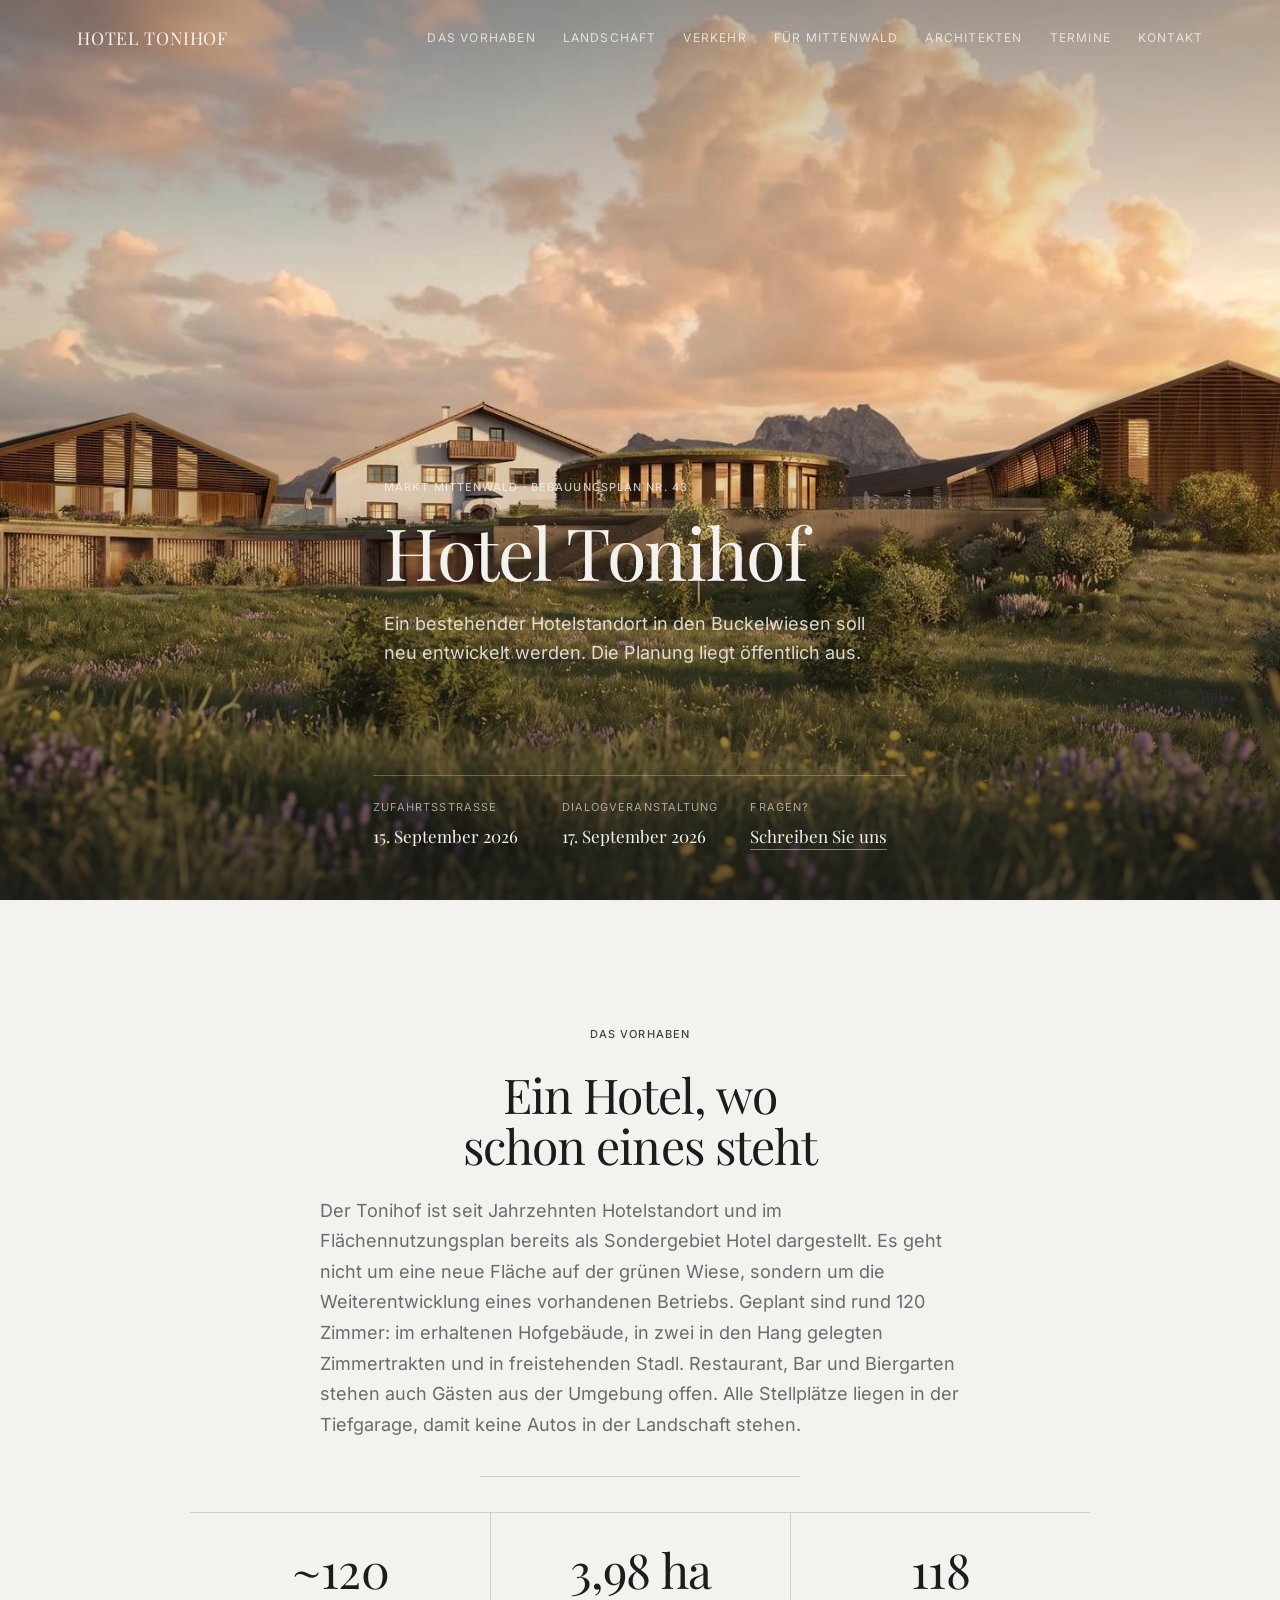
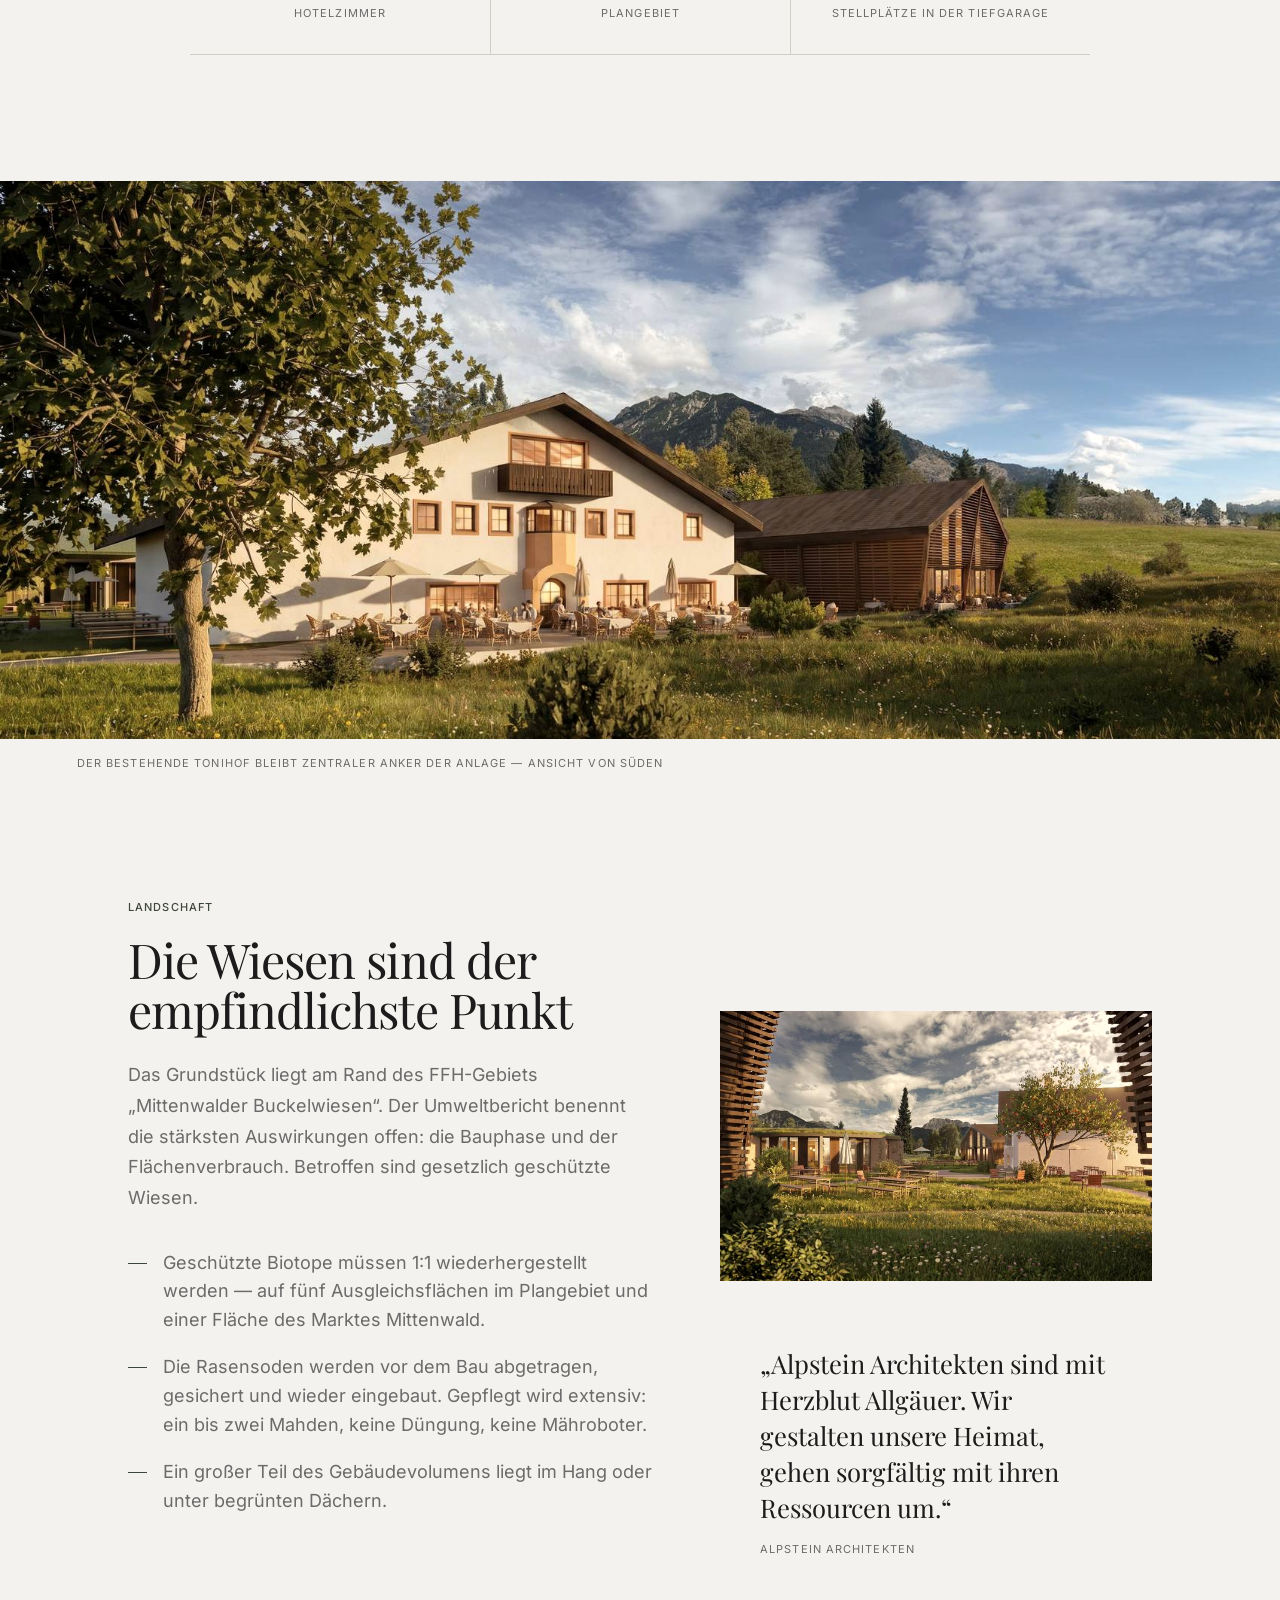
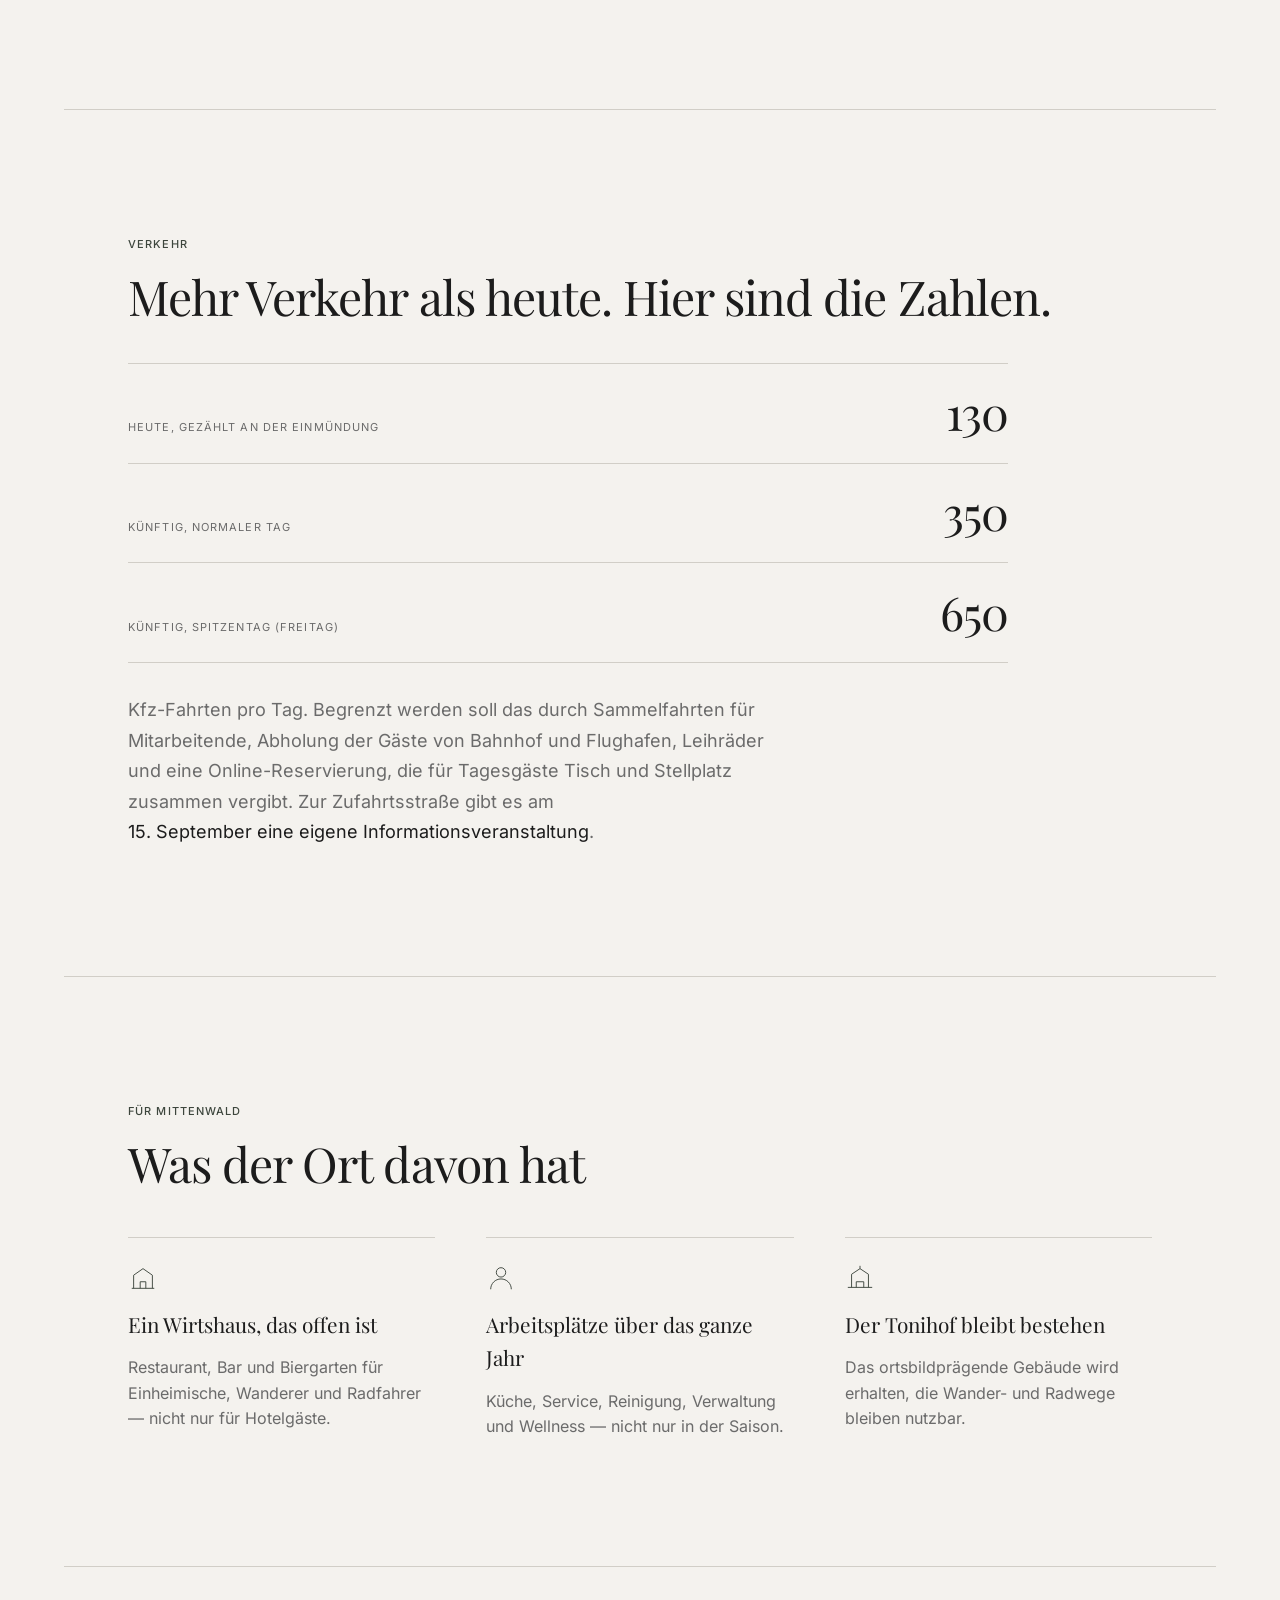
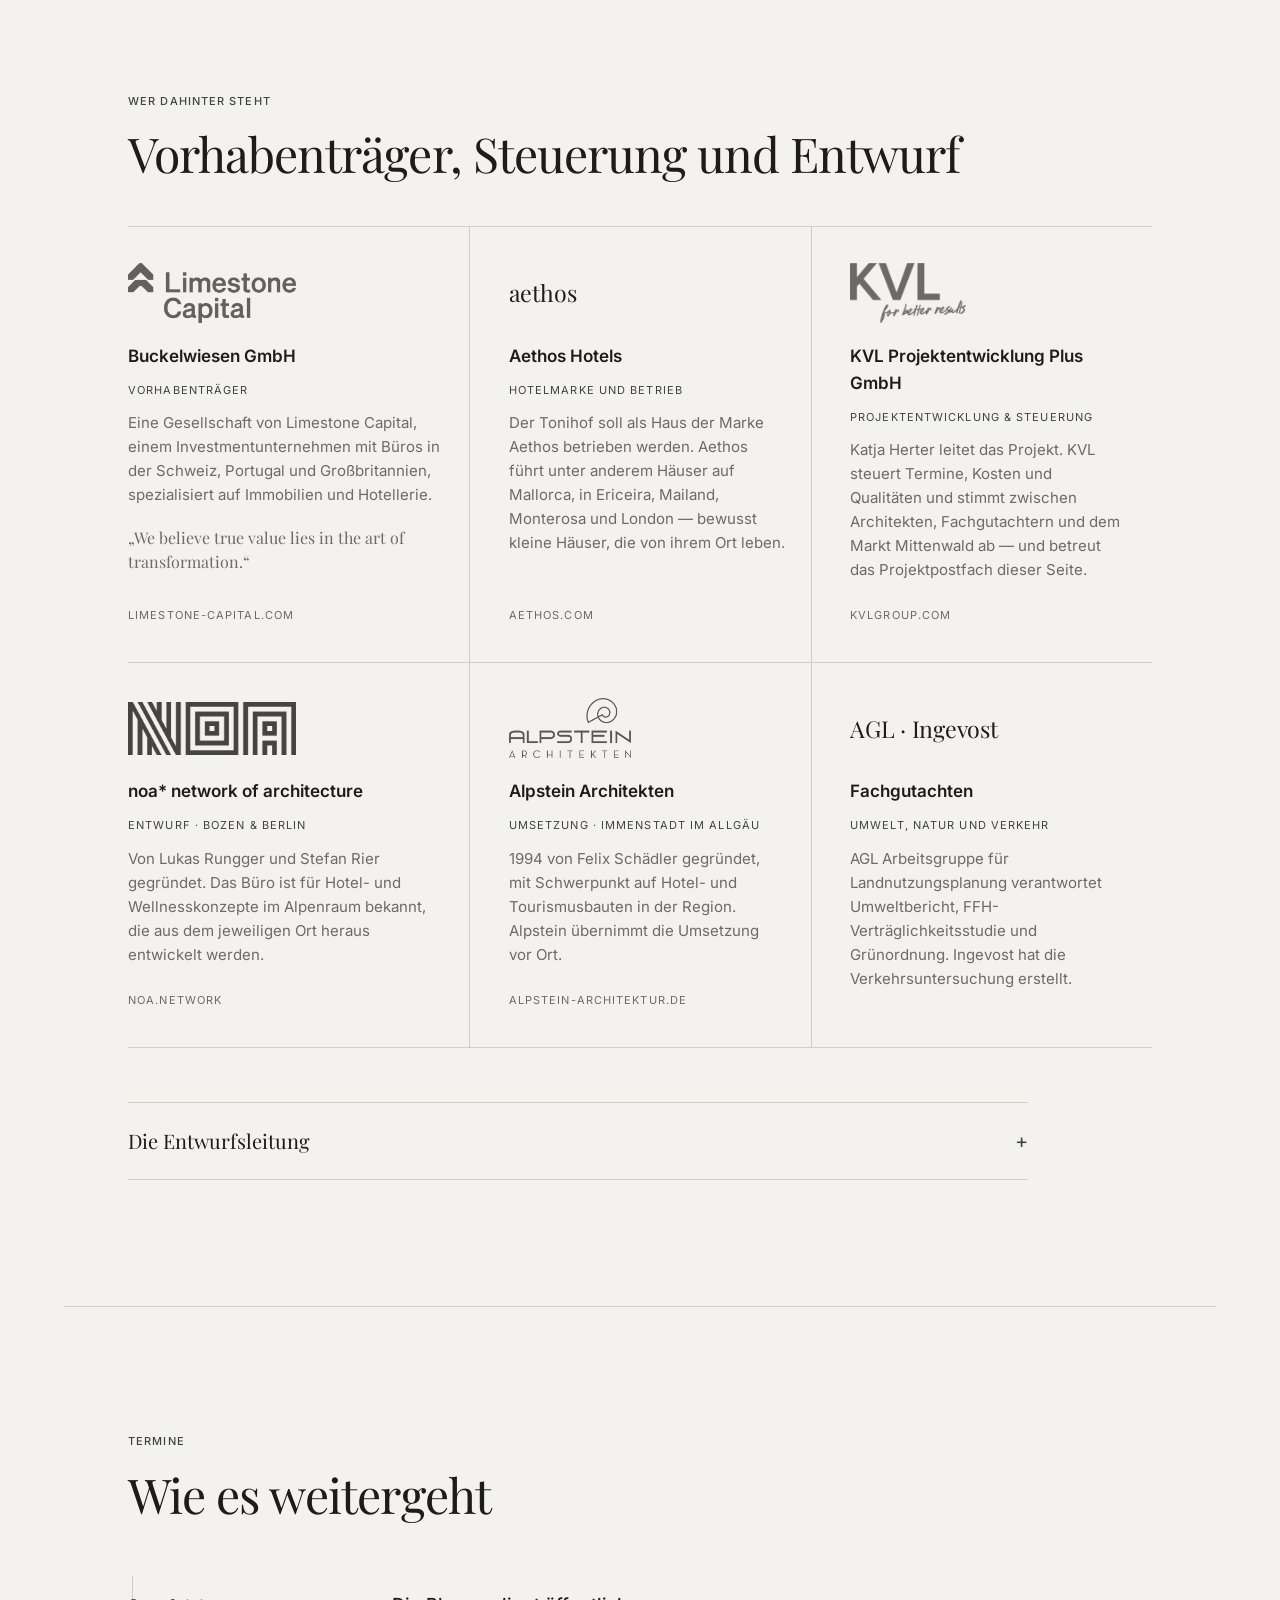
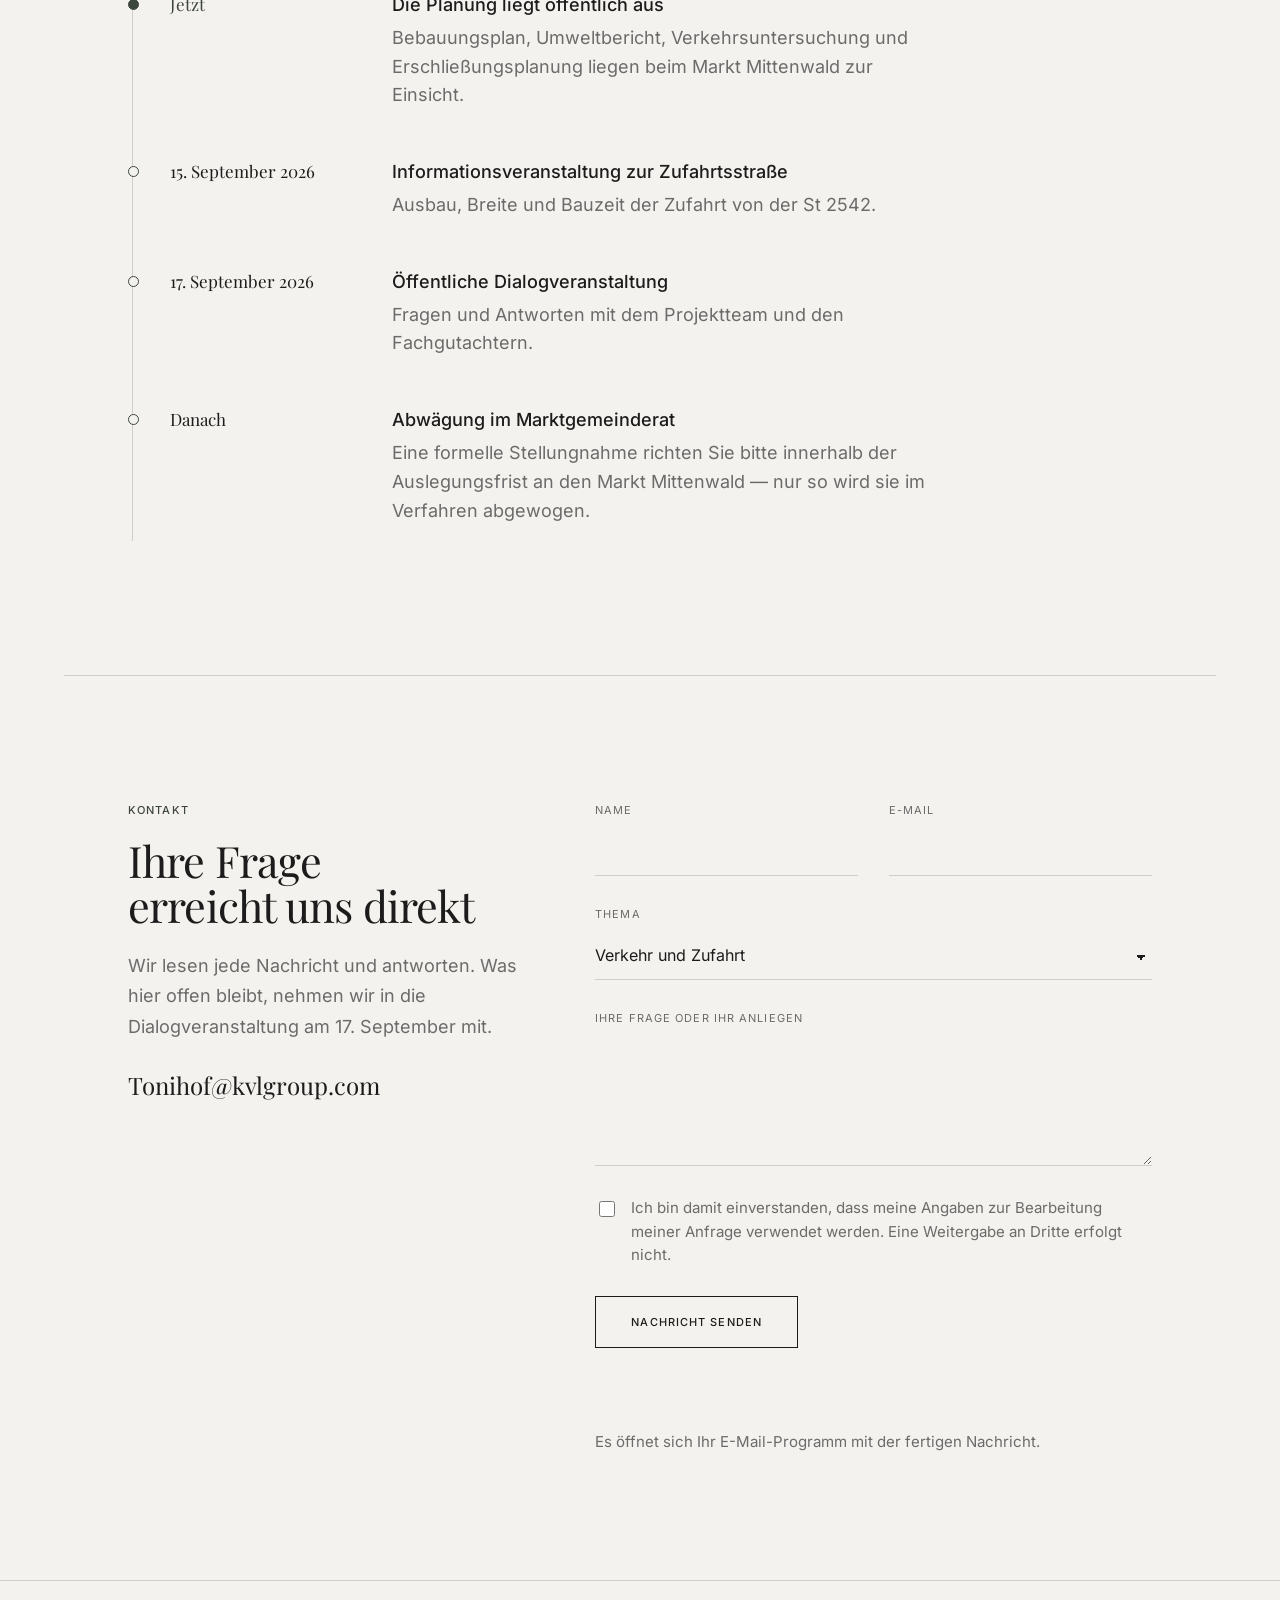
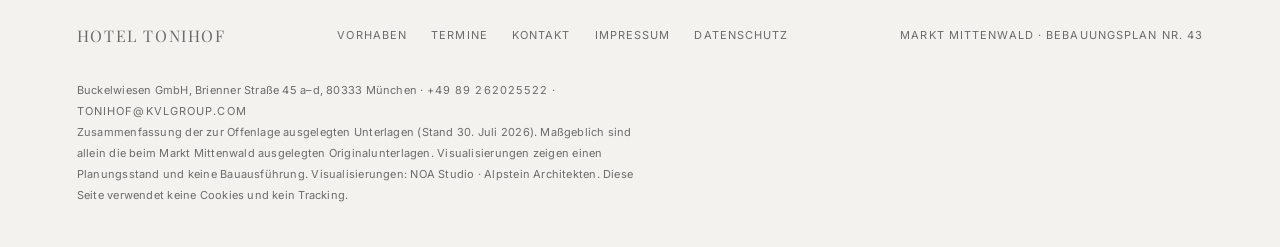
==== commit 571598cb: "Weisse Flaeche hinter dem KVL-Logo entfernt Die Bildmarke stand auf einer weissen Flaeche, damit das" ====
--- a/index.html
+++ b/index.html
@@ -14,11 +14,11 @@
 <meta property="og:title" content="Hotel Tonihof — Mittenwald" />
 <meta property="og:description" content="Informationen zum geplanten Hotel Tonihof in Mittenwald: Bebauungsplan Nr. 43, Landschaft und Natur, Verkehr, Termine und Kontakt für Ihre Fragen." />
 <meta property="og:url" content="https://tonihof-mittenwald.de/" />
-<meta property="og:image" content="https://tonihof-mittenwald.de/assets/og.jpg" />
+<meta property="og:image" content="https://tonihof-mittenwald.de/assets/og.jpg?v=d2dbf373" />
 <meta name="twitter:card" content="summary_large_image" />
-<link rel="preload" href="assets/fonts/inter.woff2" as="font" type="font/woff2" crossorigin />
-<link rel="preload" href="assets/fonts/playfair.woff2" as="font" type="font/woff2" crossorigin />
-<link rel="stylesheet" href="styles.css" />
+<link rel="preload" href="assets/fonts/inter.woff2?v=260c81a4" as="font" type="font/woff2" crossorigin />
+<link rel="preload" href="assets/fonts/playfair.woff2?v=ef05b30d" as="font" type="font/woff2" crossorigin />
+<link rel="stylesheet" href="styles.css?v=ea11b3d6" />
 </head>
 <body>
 <nav class="nav" data-over-hero="true" aria-label="Hauptnavigation">
@@ -56,7 +56,7 @@
   <!-- I. ARRIVAL -->
   <header class="hero">
     <div class="hero-media">
-      <img src="assets/hero-1800.jpg" srcset="assets/hero-900.jpg 900w, assets/hero-1800.jpg 1800w" sizes="100vw" width="1800" height="1013" fetchpriority="high" decoding="async"
+      <img src="assets/hero-1800.jpg?v=2110ad82" srcset="assets/hero-900.jpg?v=1c375213 900w, assets/hero-1800.jpg?v=2110ad82 1800w" sizes="100vw" width="1800" height="1013" fetchpriority="high" decoding="async"
            alt="Der Tonihof von Norden: das weiße Hofgebäude zwischen hölzernen Stadl vor der Abendkulisse des Karwendels." />
     </div>
     <div class="shell-wide hero-body">
@@ -89,7 +89,7 @@
   </section>
 
   <figure class="imgband rv">
-    <img src="assets/sued-1700.jpg" srcset="assets/sued-900.jpg 900w, assets/sued-1700.jpg 1700w" sizes="100vw" width="1700" height="956" loading="lazy" decoding="async"
+    <img src="assets/sued-1700.jpg?v=4b095547" srcset="assets/sued-900.jpg?v=5def1e72 900w, assets/sued-1700.jpg?v=4b095547 1700w" sizes="100vw" width="1700" height="956" loading="lazy" decoding="async"
          alt="Der bestehende Tonihof von Süden mit Gastterrasse, daneben ein neuer Gebäudeteil in Holzlamellen." />
     <figcaption>Der bestehende Tonihof bleibt zentraler Anker der Anlage — Ansicht von Süden</figcaption>
   </figure>
@@ -108,7 +108,7 @@
         </ul>
       </div>
       <div class="asym-side rv">
-        <img src="assets/biergarten-1500.jpg" srcset="assets/biergarten-800.jpg 800w, assets/biergarten-1500.jpg 1500w" sizes="(min-width:940px) 40vw, 100vw" width="1500" height="844" loading="lazy" decoding="async"
+        <img src="assets/biergarten-1500.jpg?v=50465f4c" srcset="assets/biergarten-800.jpg?v=a347f93e 800w, assets/biergarten-1500.jpg?v=50465f4c 1500w" sizes="(min-width:940px) 40vw, 100vw" width="1500" height="844" loading="lazy" decoding="async"
              alt="Biergarten zwischen den Gebäuden mit Biertischen im Gras und Blick auf die Berge." />
         <blockquote class="pullquote">„Alpstein Architekten sind mit Herzblut Allgäuer. Wir gestalten unsere Heimat, gehen sorgfältig mit ihren Ressourcen um.“<cite>Alpstein Architekten</cite></blockquote>
       </div>
@@ -168,7 +168,7 @@
 
       <div class="partners">
         <article class="partner">
-          <div class="partner-mark"><img class="lockup" src="assets/limestone.png" alt="Limestone Capital" width="620" height="222" loading="lazy" /></div>
+          <div class="partner-mark"><img class="lockup" src="assets/limestone.png?v=eef4283d" alt="Limestone Capital" width="620" height="222" loading="lazy" /></div>
           <h3>Buckelwiesen GmbH</h3>
           <p class="role">Vorhabenträger</p>
           <p>Eine Gesellschaft von Limestone Capital, einem Investmentunternehmen mit Büros in der Schweiz, Portugal und Großbritannien, spezialisiert auf Immobilien und Hotellerie.</p>
@@ -185,7 +185,7 @@
         </article>
 
         <article class="partner">
-          <div class="partner-mark"><span class="plate"><img src="assets/kvl.png" alt="KVL — for better results" width="520" height="268" loading="lazy" /></span></div>
+          <div class="partner-mark"><img class="tint" src="assets/kvl.png?v=49ca0e9f" alt="KVL — for better results" width="520" height="268" loading="lazy" /></div>
           <h3>KVL Projektentwicklung Plus GmbH</h3>
           <p class="role">Projektentwicklung &amp; Steuerung</p>
           <p>Katja Herter leitet das Projekt. KVL steuert Termine, Kosten und Qualitäten und stimmt zwischen Architekten, Fachgutachtern und dem Markt Mittenwald ab — und betreut das Projektpostfach dieser Seite.</p>
@@ -193,7 +193,7 @@
         </article>
 
         <article class="partner">
-          <div class="partner-mark"><img class="mono" src="assets/noa.png" alt="noa* network of architecture" width="460" height="145" loading="lazy" /></div>
+          <div class="partner-mark"><img class="mono" src="assets/noa.png?v=6f79b7e3" alt="noa* network of architecture" width="460" height="145" loading="lazy" /></div>
           <h3>noa* network of architecture</h3>
           <p class="role">Entwurf · Bozen &amp; Berlin</p>
           <p>Von Lukas Rungger und Stefan Rier gegründet. Das Büro ist für Hotel- und Wellnesskonzepte im Alpenraum bekannt, die aus dem jeweiligen Ort heraus entwickelt werden.</p>
@@ -201,7 +201,7 @@
         </article>
 
         <article class="partner">
-          <div class="partner-mark"><img class="mono" src="assets/alpstein.png" alt="Alpstein Architekten" width="460" height="225" loading="lazy" /></div>
+          <div class="partner-mark"><img class="mono" src="assets/alpstein.png?v=162e9170" alt="Alpstein Architekten" width="460" height="225" loading="lazy" /></div>
           <h3>Alpstein Architekten</h3>
           <p class="role">Umsetzung · Immenstadt im Allgäu</p>
           <p>1994 von Felix Schädler gegründet, mit Schwerpunkt auf Hotel- und Tourismusbauten in der Region. Alpstein übernimmt die Umsetzung vor Ort.</p>
--- a/styles.css
+++ b/styles.css
@@ -1,5 +1,5 @@
-@font-face{font-family:'Inter';font-style:normal;font-weight:100 900;font-display:swap;src:url(assets/fonts/inter.woff2) format('woff2');}
-@font-face{font-family:'Playfair Display';font-style:normal;font-weight:400 900;font-display:swap;src:url(assets/fonts/playfair.woff2) format('woff2');}
+@font-face{font-family:'Inter';font-style:normal;font-weight:100 900;font-display:swap;src:url(assets/fonts/inter.woff2?v=260c81a4) format('woff2');}
+@font-face{font-family:'Playfair Display';font-style:normal;font-weight:400 900;font-display:swap;src:url(assets/fonts/playfair.woff2?v=ef05b30d) format('woff2');}
 
 :root {
   /* warm Karwendel materials */
@@ -289,8 +289,15 @@
 /* single-colour artwork: invert it on the dark ground so it stays visible */
 .partner-mark img.mono { filter: grayscale(1) opacity(.72) invert(var(--logo-invert)); }
 .partner:hover .partner-mark img.mono { filter: opacity(1) invert(var(--logo-invert)); }
+/* coloured artwork: flip lightness for the dark theme, then rotate the hue back
+   so the brand colour survives instead of turning into its complement */
+.partner-mark img.tint {
+  filter: grayscale(1) opacity(.72) invert(var(--logo-invert)) hue-rotate(calc(var(--logo-invert) * 180deg));
+}
+.partner:hover .partner-mark img.tint {
+  filter: opacity(1) invert(var(--logo-invert)) hue-rotate(calc(var(--logo-invert) * 180deg));
+}
 .partner-mark .wordmark-fallback { font-family: var(--serif); font-size: 1.45rem; letter-spacing: -0.01em; }
-.partner-mark .plate { background: #fff; padding: .5rem .7rem; display: inline-flex; }
 .partner h3 { font-size: 1.0625rem; font-family: var(--sans); font-weight: 600; letter-spacing: 0; }
 .partner .role { font-size: 0.6875rem; text-transform: uppercase; letter-spacing: 0.1em; color: var(--accent); }
 .partner p { color: var(--soft); font-size: 0.9375rem; line-height: 1.6; }
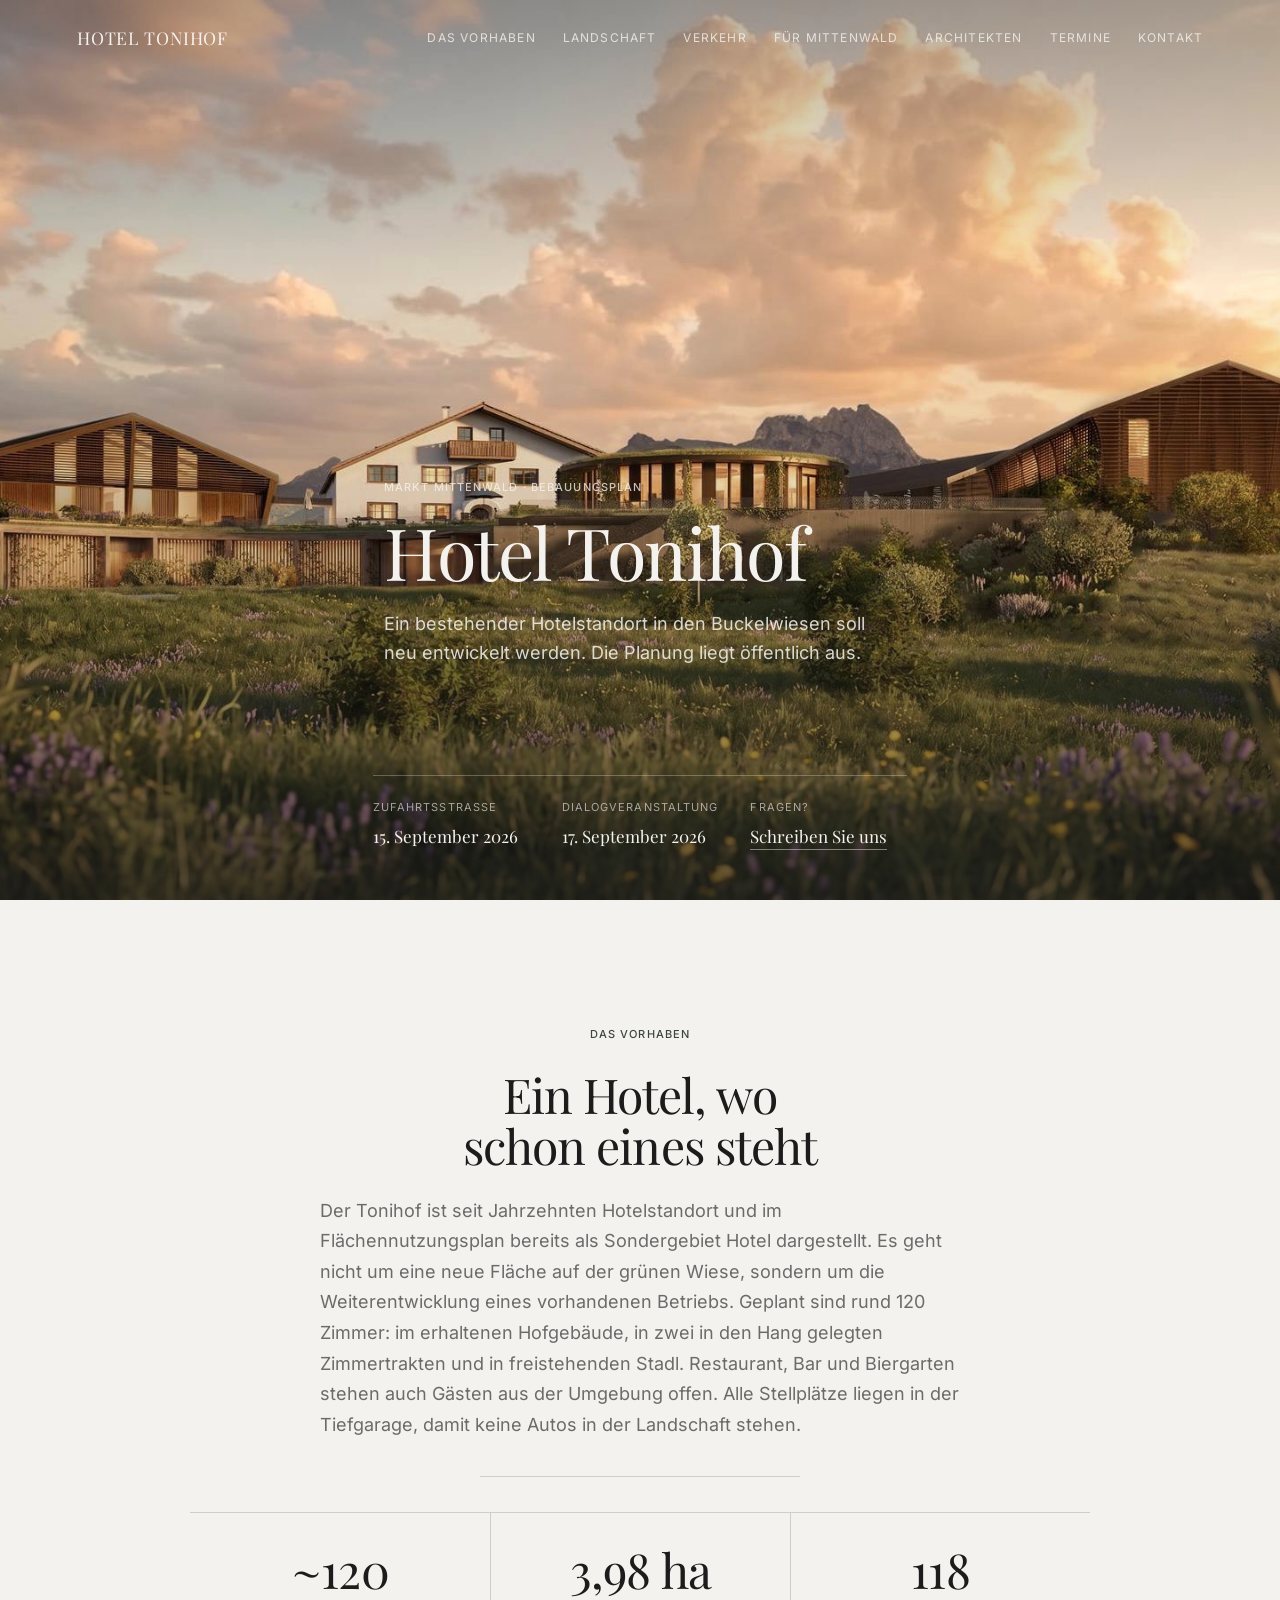
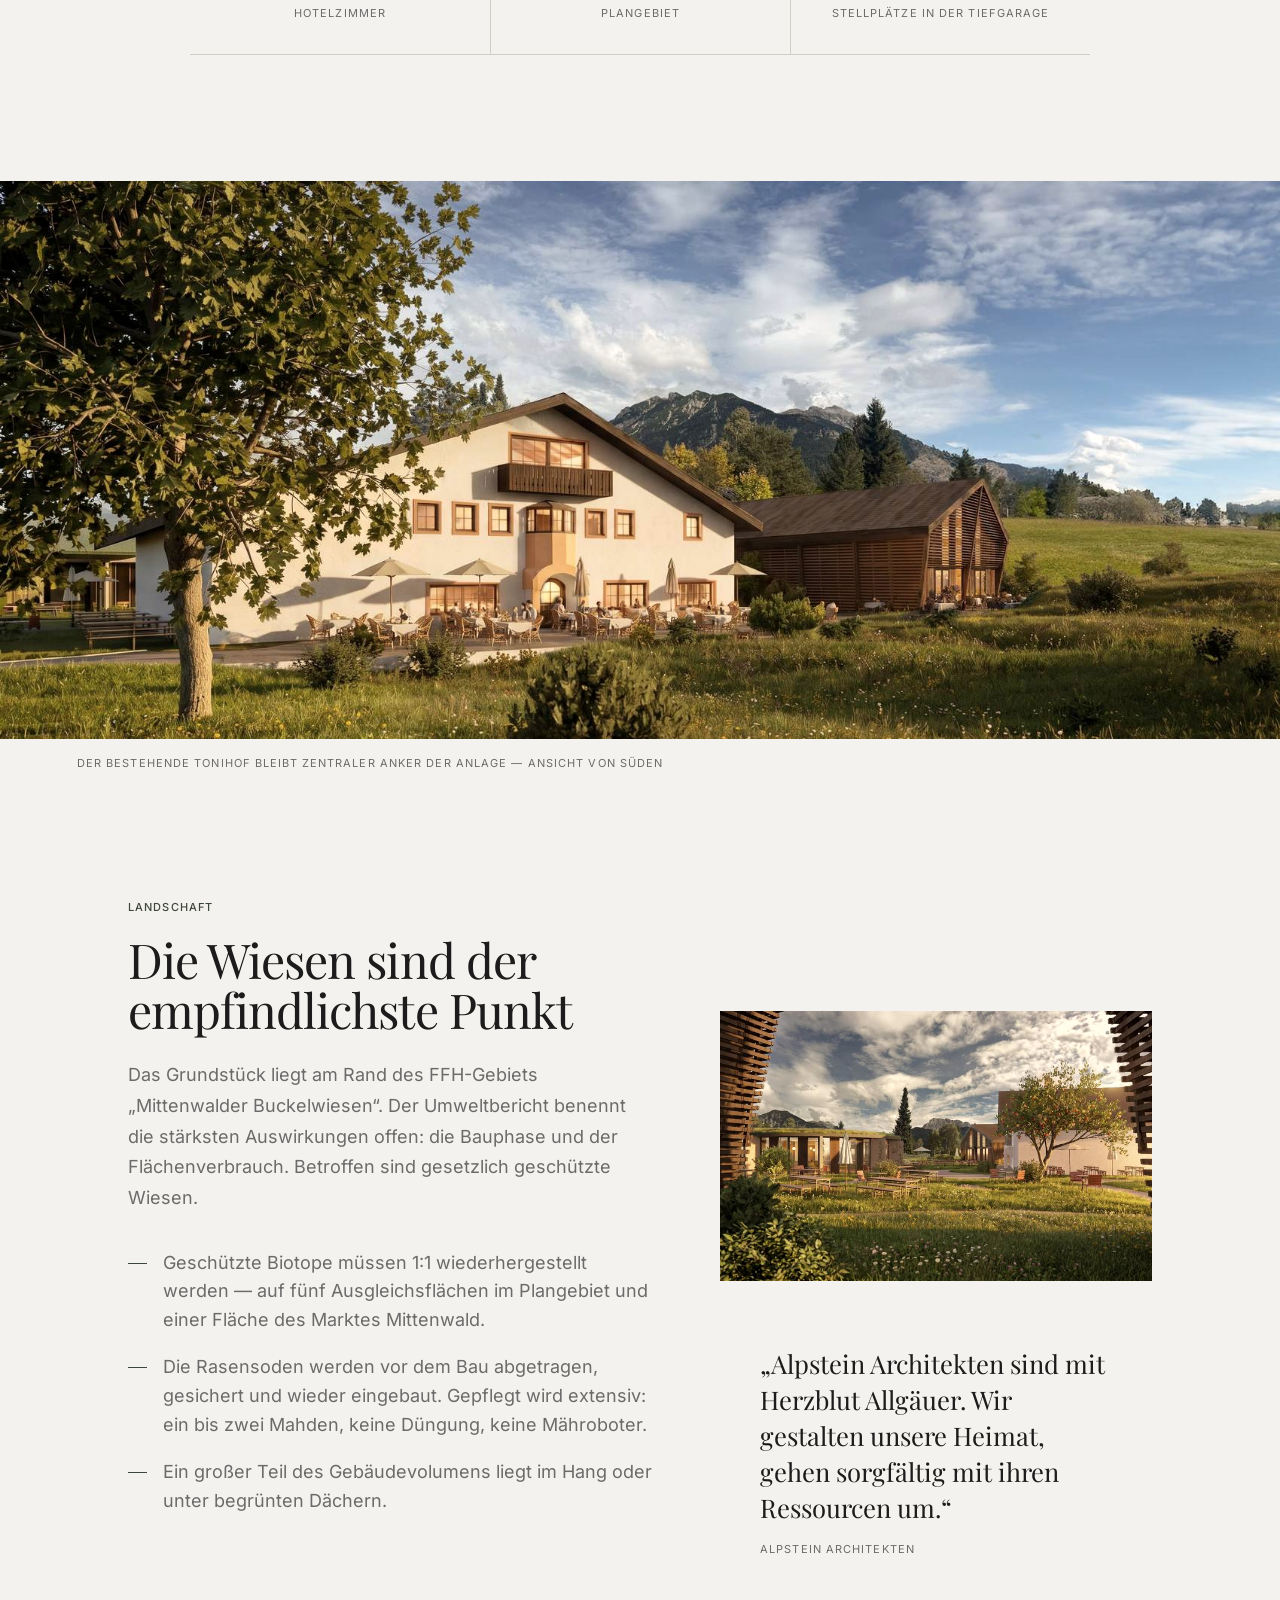
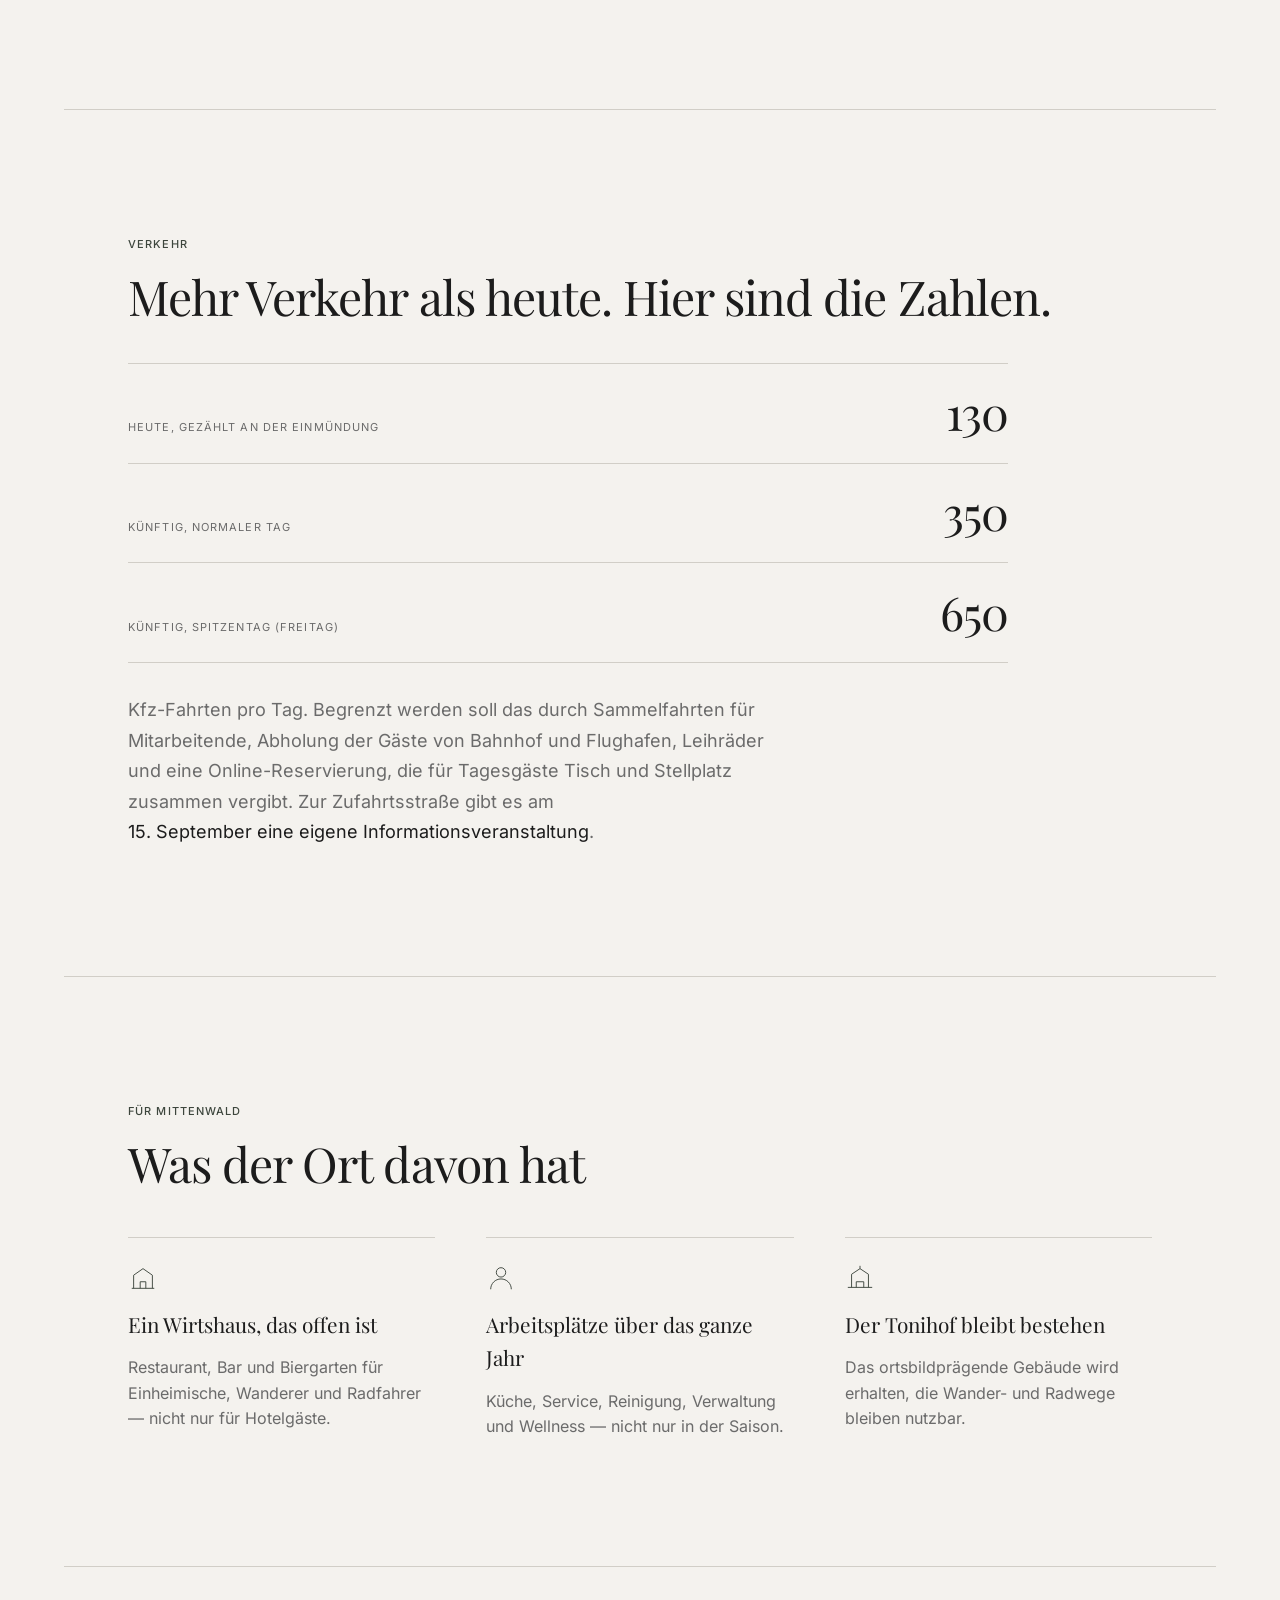
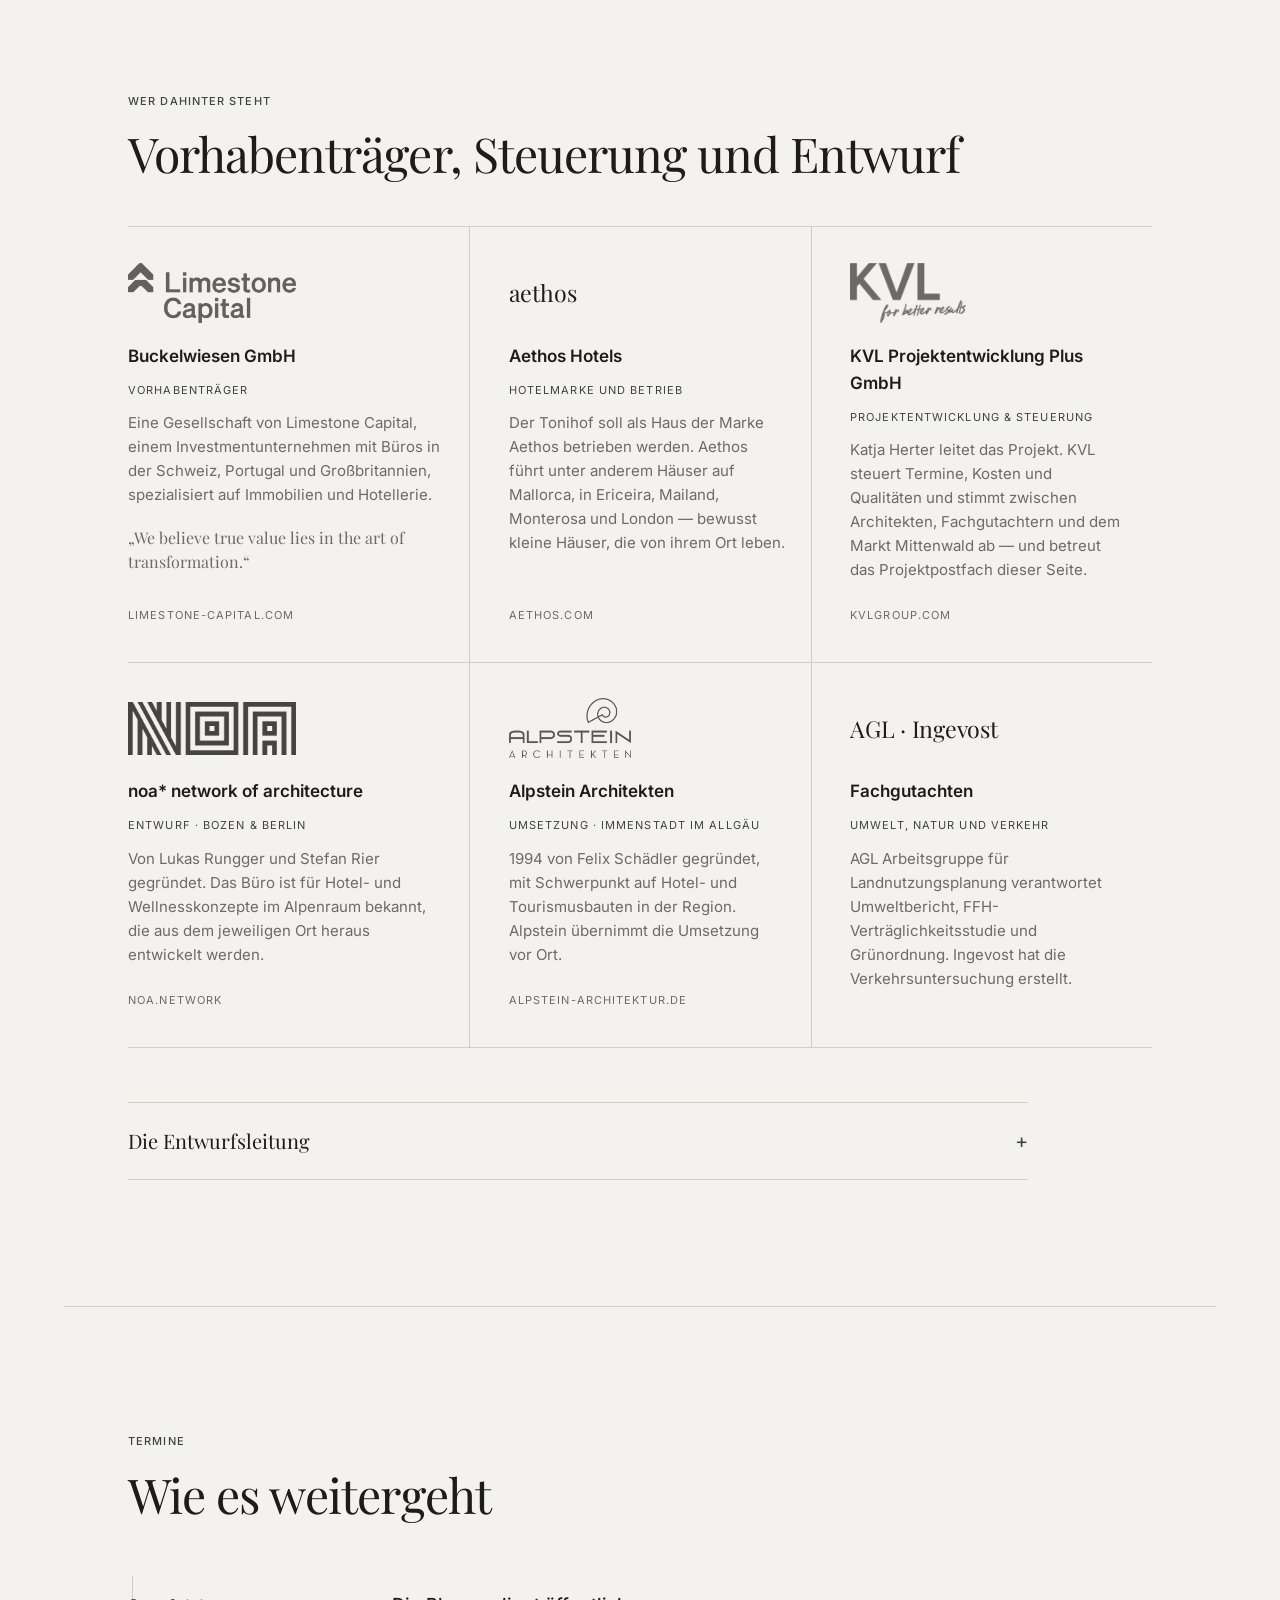
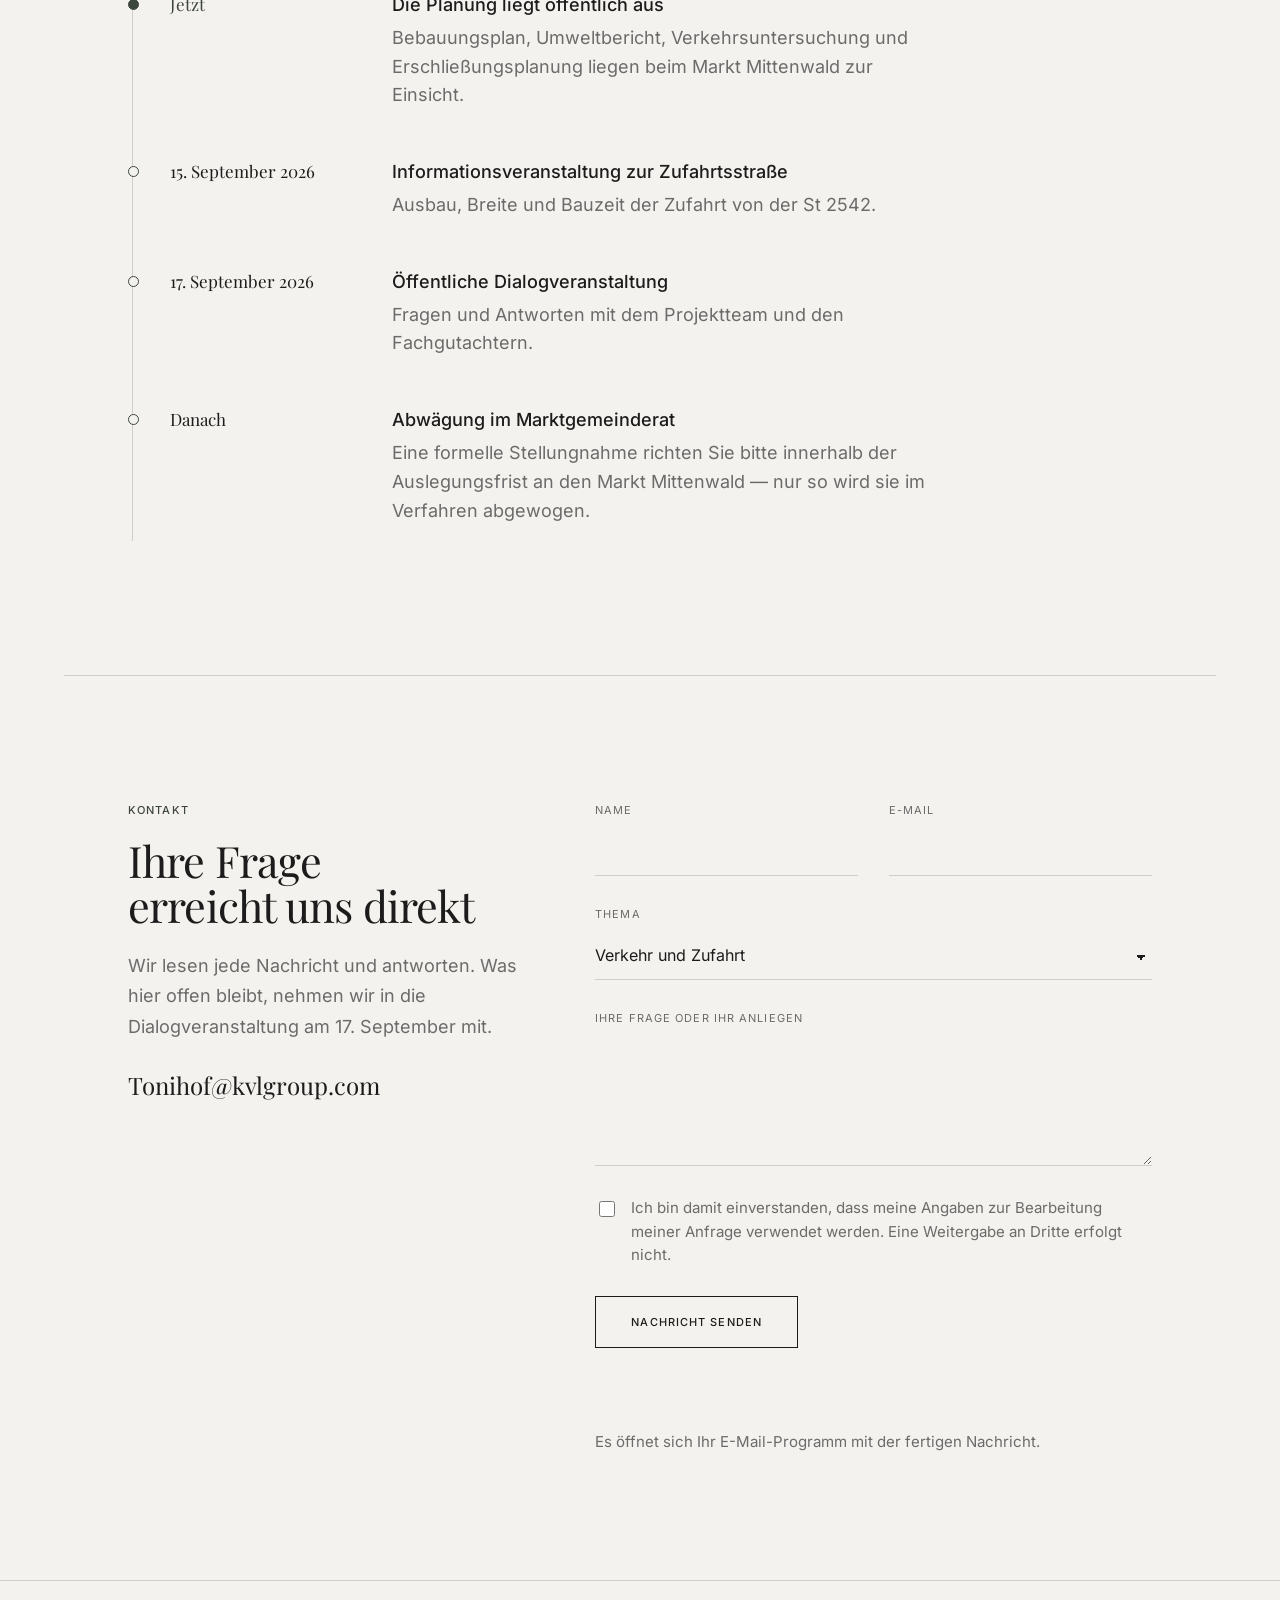
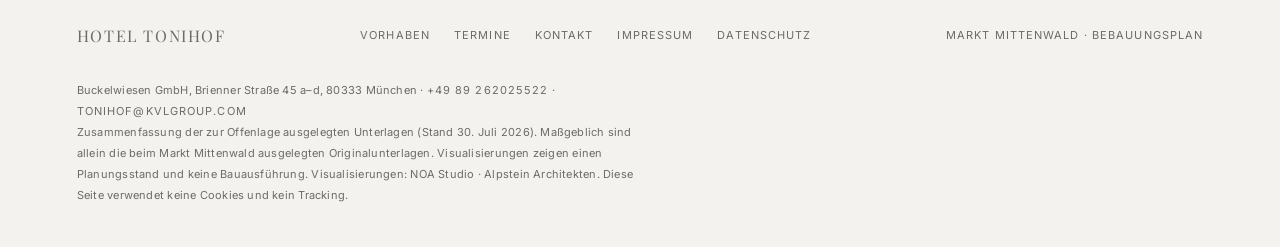
==== commit 18ed20cf: "Nummer des Bebauungsplans entfernt Auf der Seite, im Impressum, in der Datenschutzerklaerung, in der" ====
--- a/index.html
+++ b/index.html
@@ -4,7 +4,7 @@
 <meta charset="utf-8" />
 <meta name="viewport" content="width=device-width, initial-scale=1, viewport-fit=cover" />
 <title>Hotel Tonihof — Mittenwald</title>
-<meta name="description" content="Informationen zum geplanten Hotel Tonihof in Mittenwald: Bebauungsplan Nr. 43, Landschaft und Natur, Verkehr, Termine und Kontakt für Ihre Fragen." />
+<meta name="description" content="Informationen zum geplanten Hotel Tonihof in Mittenwald: Bebauungsplan, Landschaft und Natur, Verkehr, Termine und Kontakt für Ihre Fragen." />
 <link rel="canonical" href="https://tonihof-mittenwald.de/" />
 <link rel="icon" href="data:image/svg+xml,%3Csvg xmlns='http://www.w3.org/2000/svg' viewBox='0 0 32 32'%3E%3Crect width='32' height='32' fill='%23F4F2EE'/%3E%3Cpath fill='%233D463D' d='M3 25 12 9l6 9 3-4 8 11z'/%3E%3C/svg%3E" />
 <meta name="theme-color" content="#F4F2EE" />
@@ -12,7 +12,7 @@
 <meta property="og:site_name" content="Hotel Tonihof" />
 <meta property="og:locale" content="de_DE" />
 <meta property="og:title" content="Hotel Tonihof — Mittenwald" />
-<meta property="og:description" content="Informationen zum geplanten Hotel Tonihof in Mittenwald: Bebauungsplan Nr. 43, Landschaft und Natur, Verkehr, Termine und Kontakt für Ihre Fragen." />
+<meta property="og:description" content="Informationen zum geplanten Hotel Tonihof in Mittenwald: Bebauungsplan, Landschaft und Natur, Verkehr, Termine und Kontakt für Ihre Fragen." />
 <meta property="og:url" content="https://tonihof-mittenwald.de/" />
 <meta property="og:image" content="https://tonihof-mittenwald.de/assets/og.jpg?v=d2dbf373" />
 <meta name="twitter:card" content="summary_large_image" />
@@ -60,7 +60,7 @@
            alt="Der Tonihof von Norden: das weiße Hofgebäude zwischen hölzernen Stadl vor der Abendkulisse des Karwendels." />
     </div>
     <div class="shell-wide hero-body">
-      <p class="eyebrow">Markt Mittenwald · Bebauungsplan Nr. 43</p>
+      <p class="eyebrow">Markt Mittenwald · Bebauungsplan</p>
       <h1>Hotel Tonihof</h1>
       <p class="hero-sub">Ein bestehender Hotelstandort in den Buckelwiesen soll neu entwickelt werden. Die Planung liegt öffentlich aus.</p>
     </div>
@@ -310,7 +310,7 @@
         <a href="impressum.html">Impressum</a>
         <a href="datenschutz.html">Datenschutz</a>
       </div>
-      <span>Markt Mittenwald · Bebauungsplan Nr. 43</span>
+      <span>Markt Mittenwald · Bebauungsplan</span>
     </div>
     <p class="foot-fine">
       Buckelwiesen GmbH, Brienner Straße 45 a–d, 80333 München · <a href="tel:+4989262025522">+49 89 262025522</a> · <a href="mailto:Tonihof@kvlgroup.com">Tonihof@kvlgroup.com</a><br />
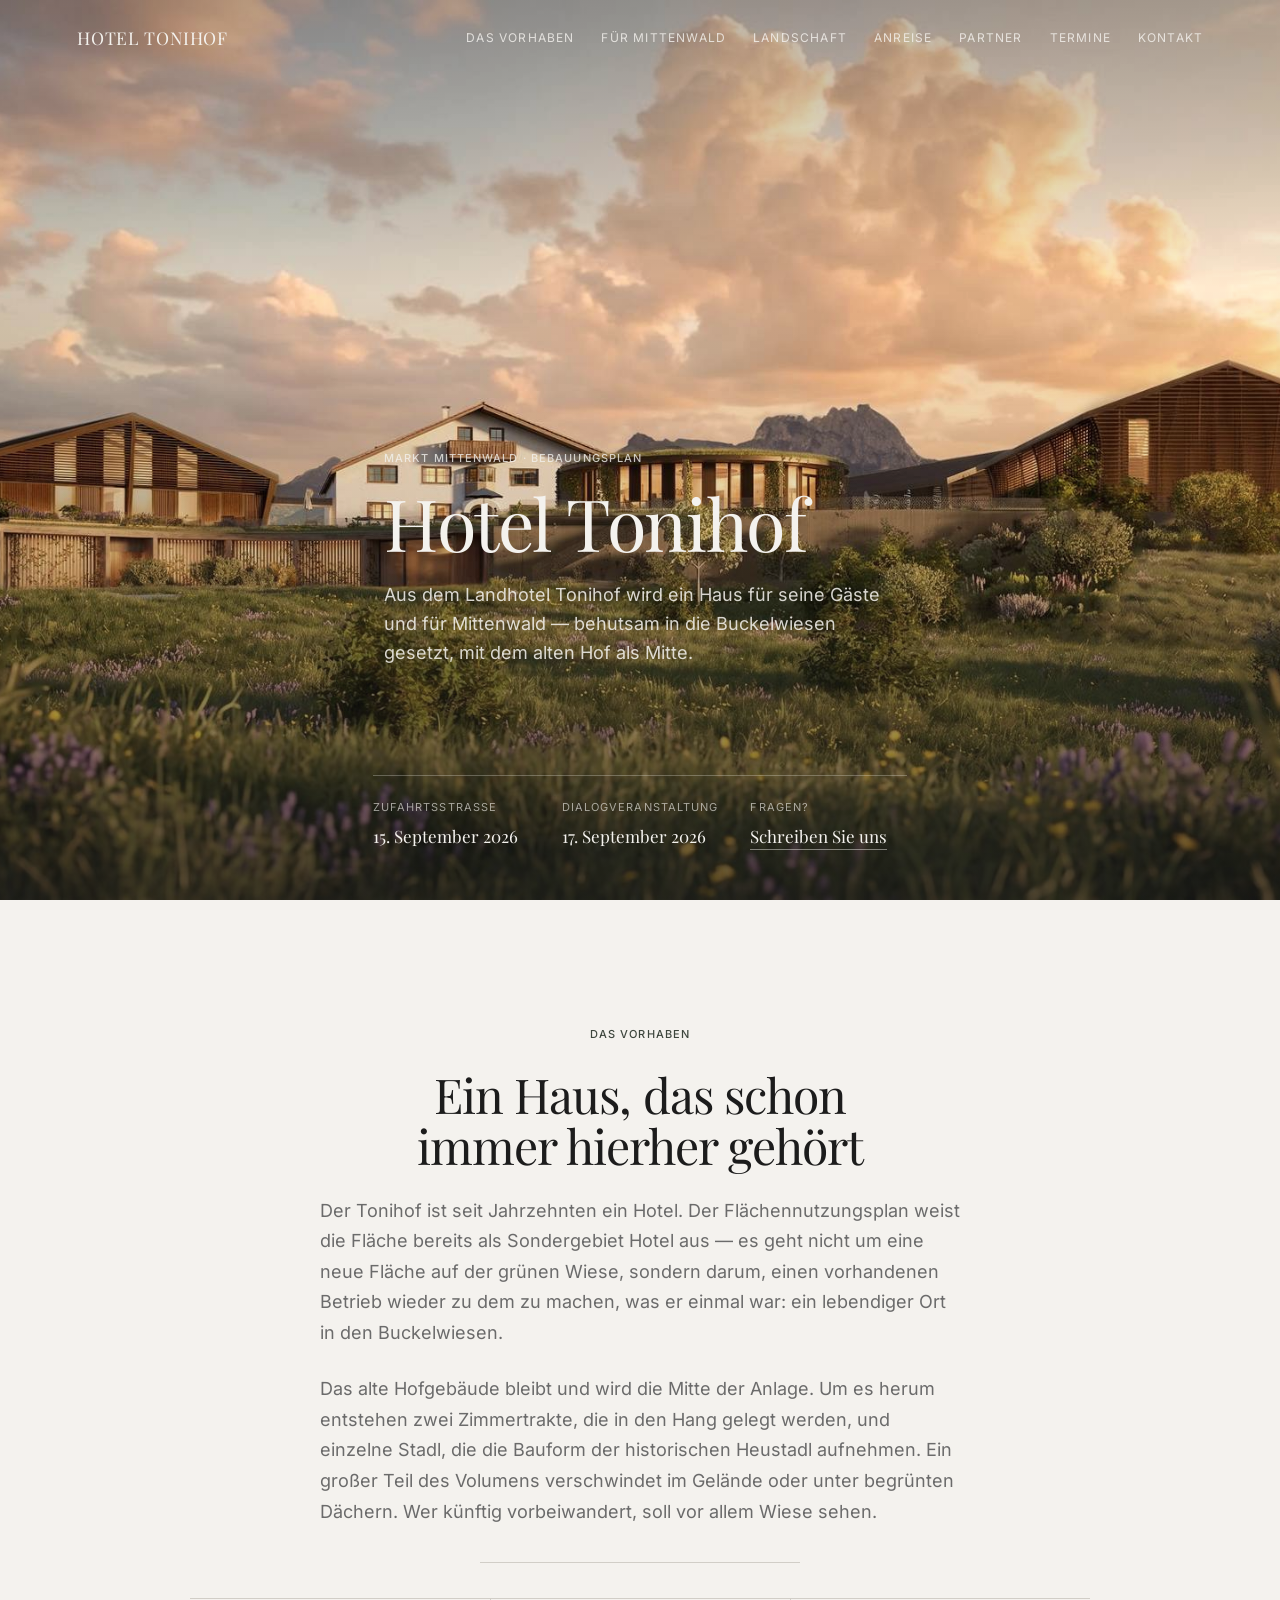
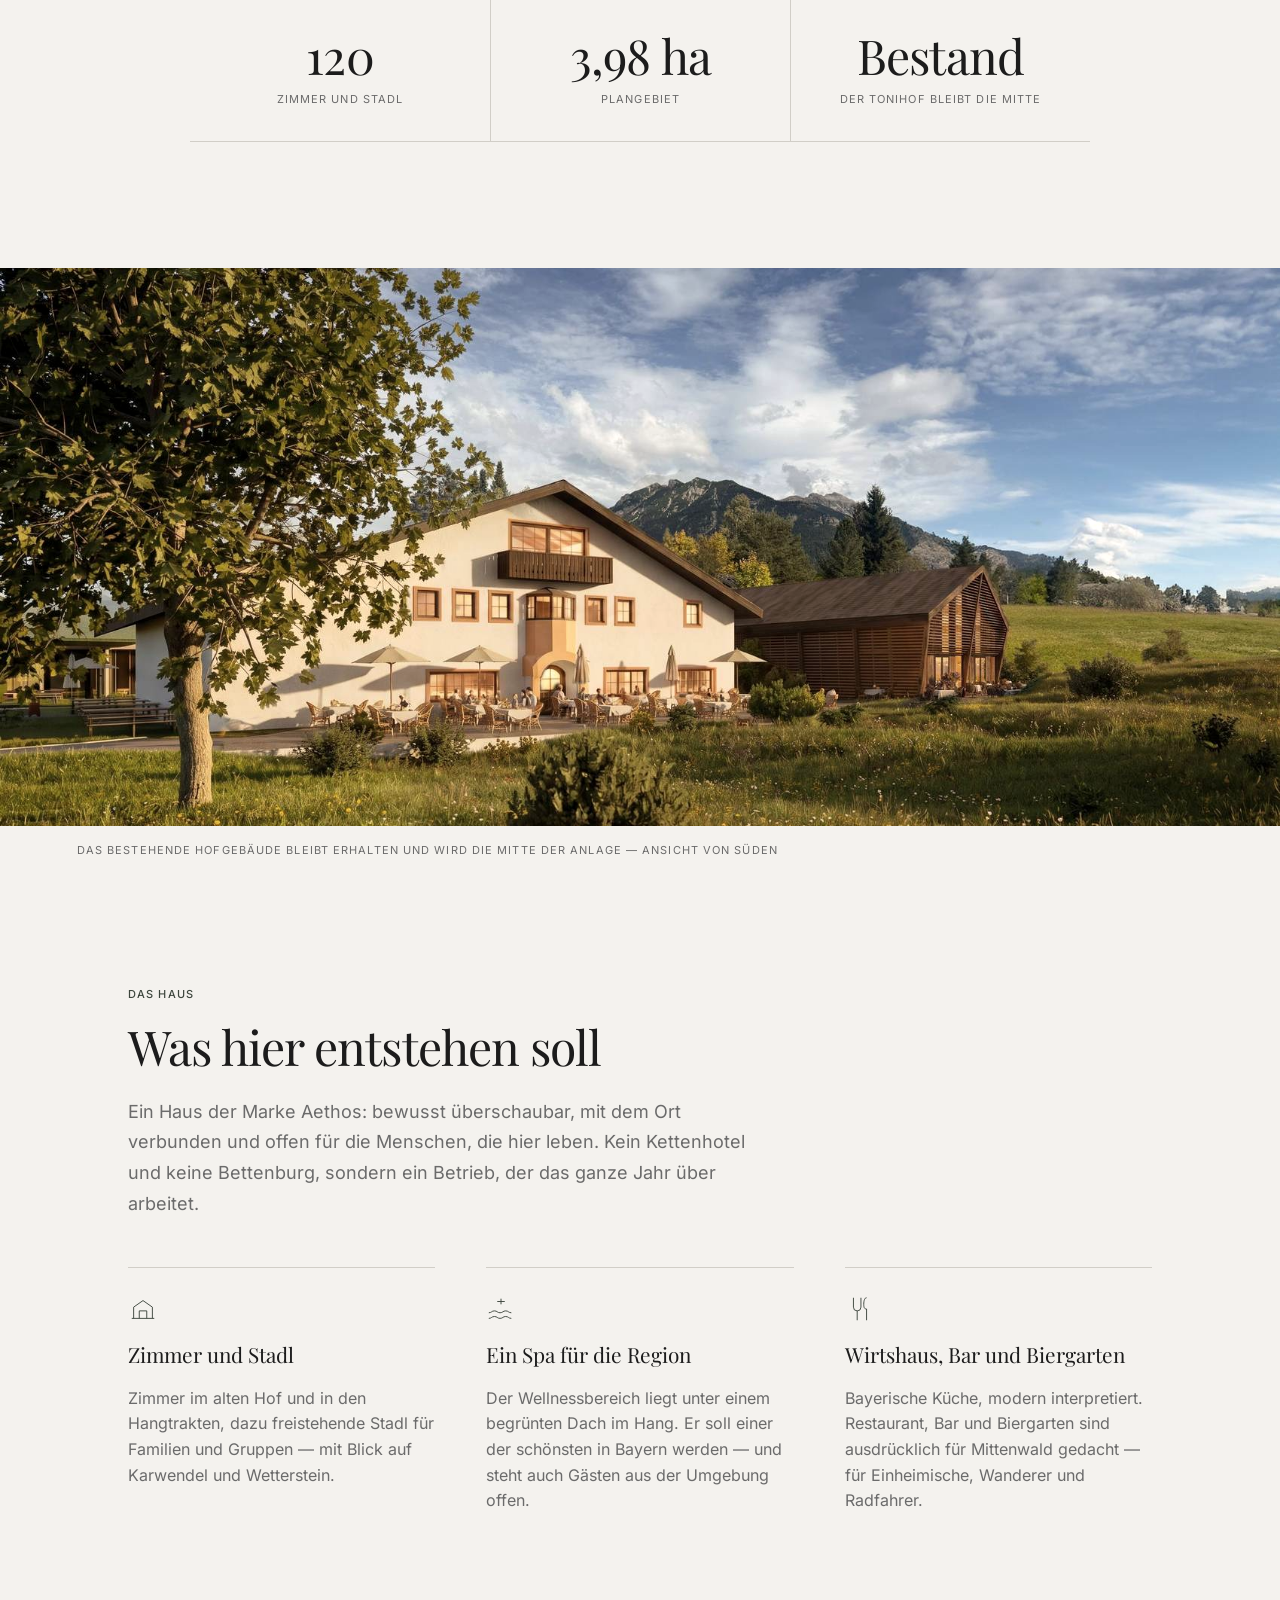
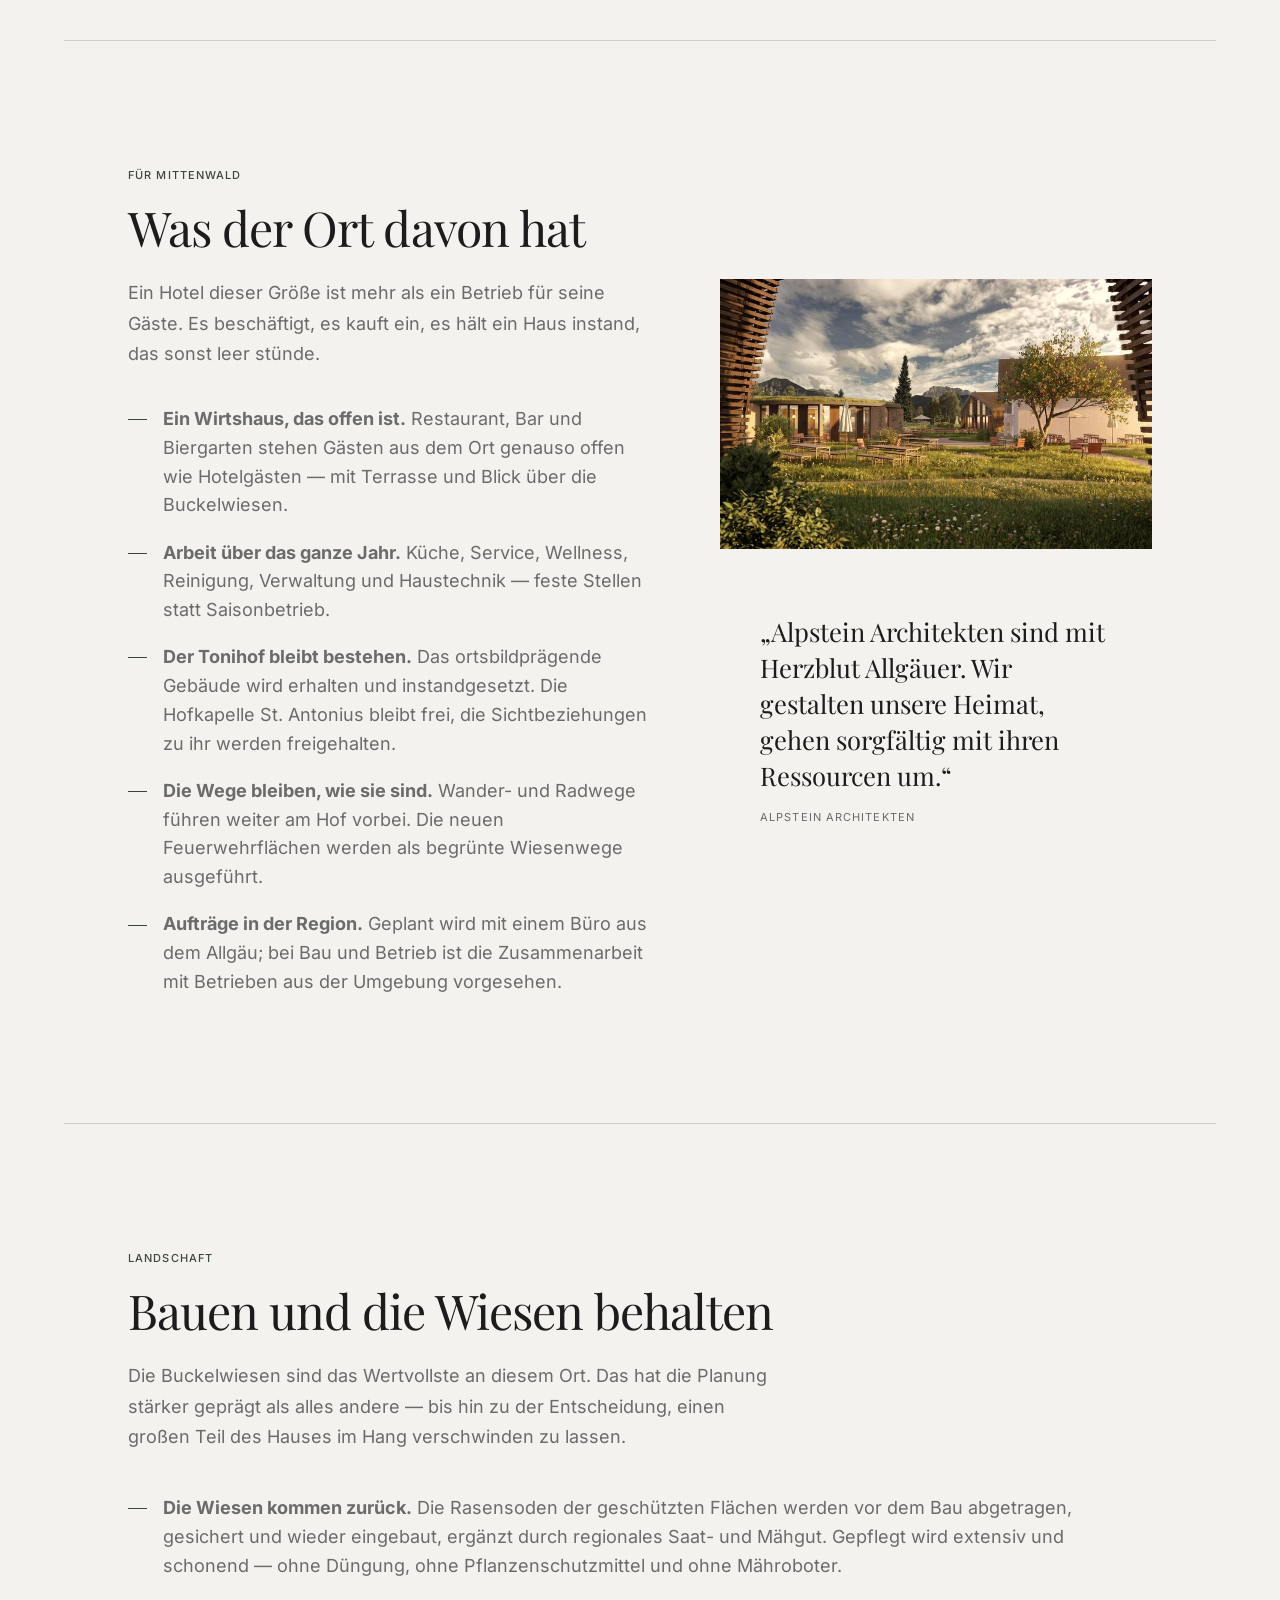
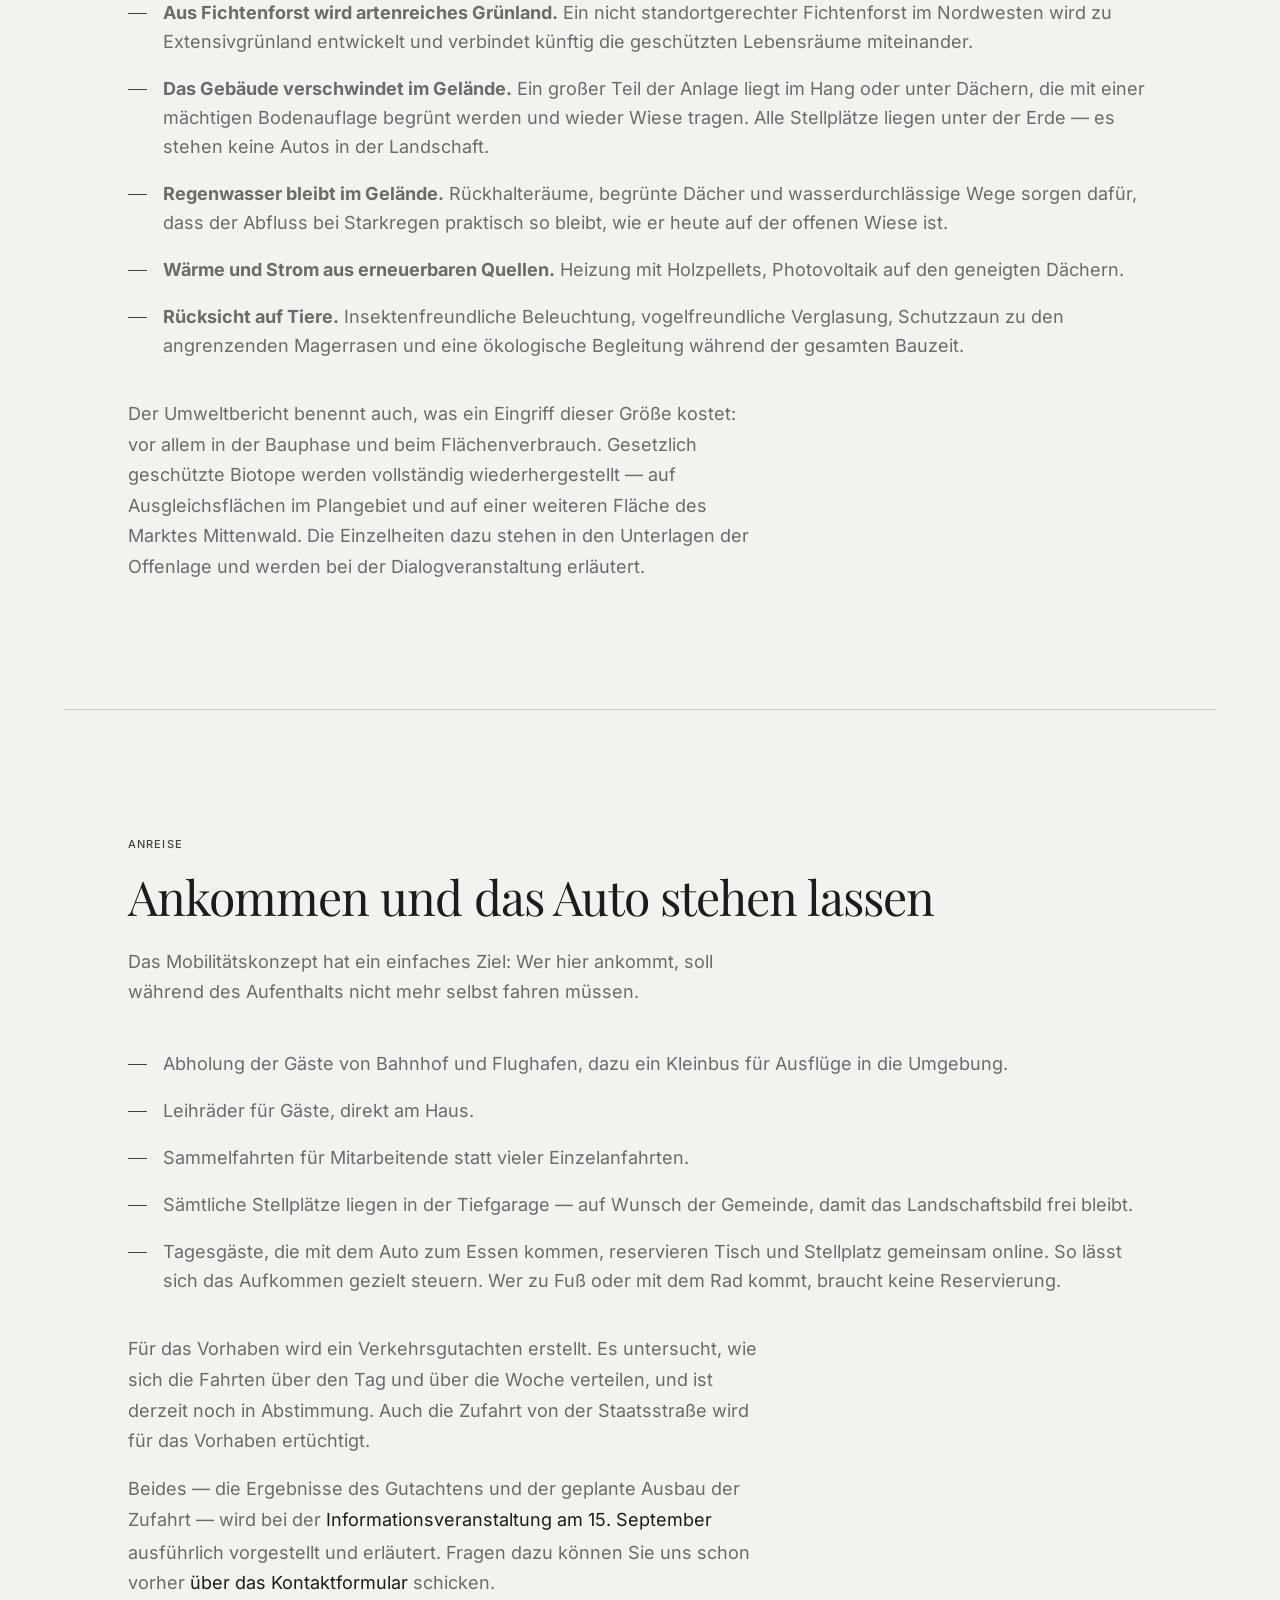
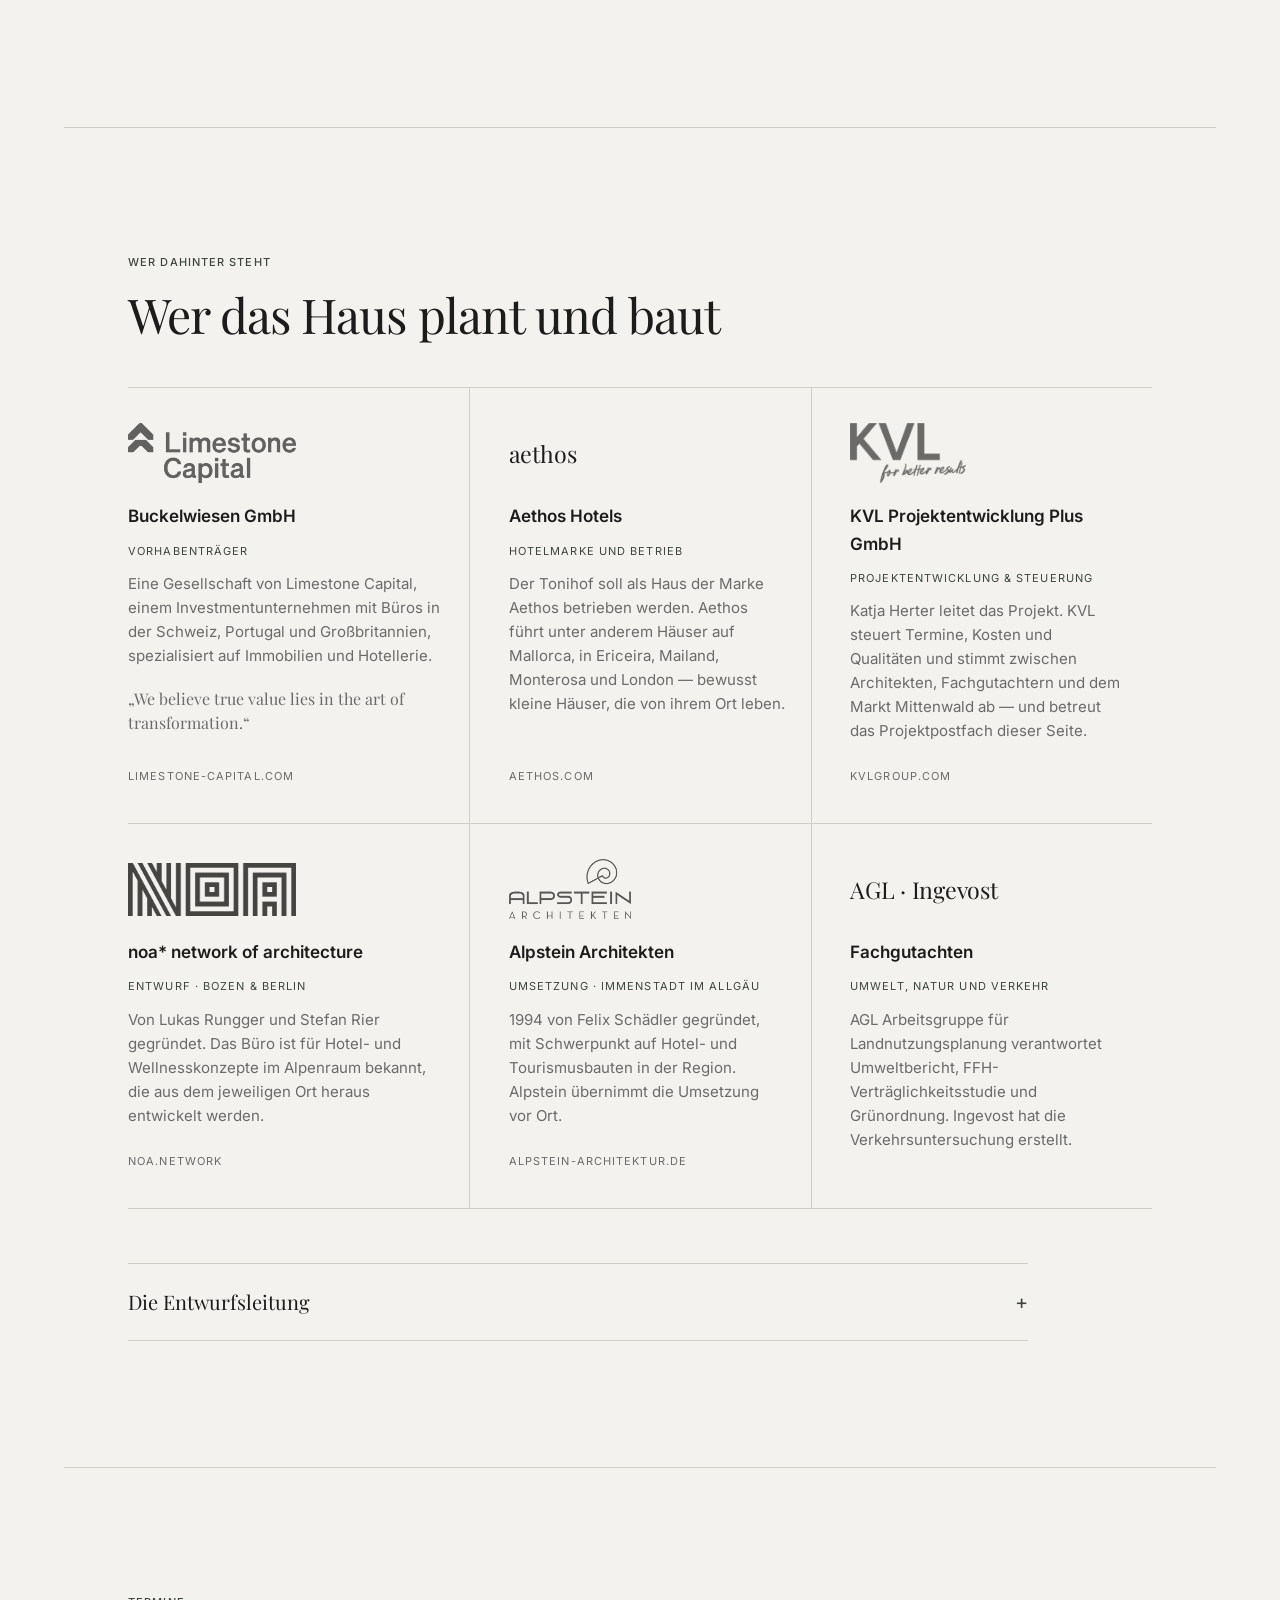
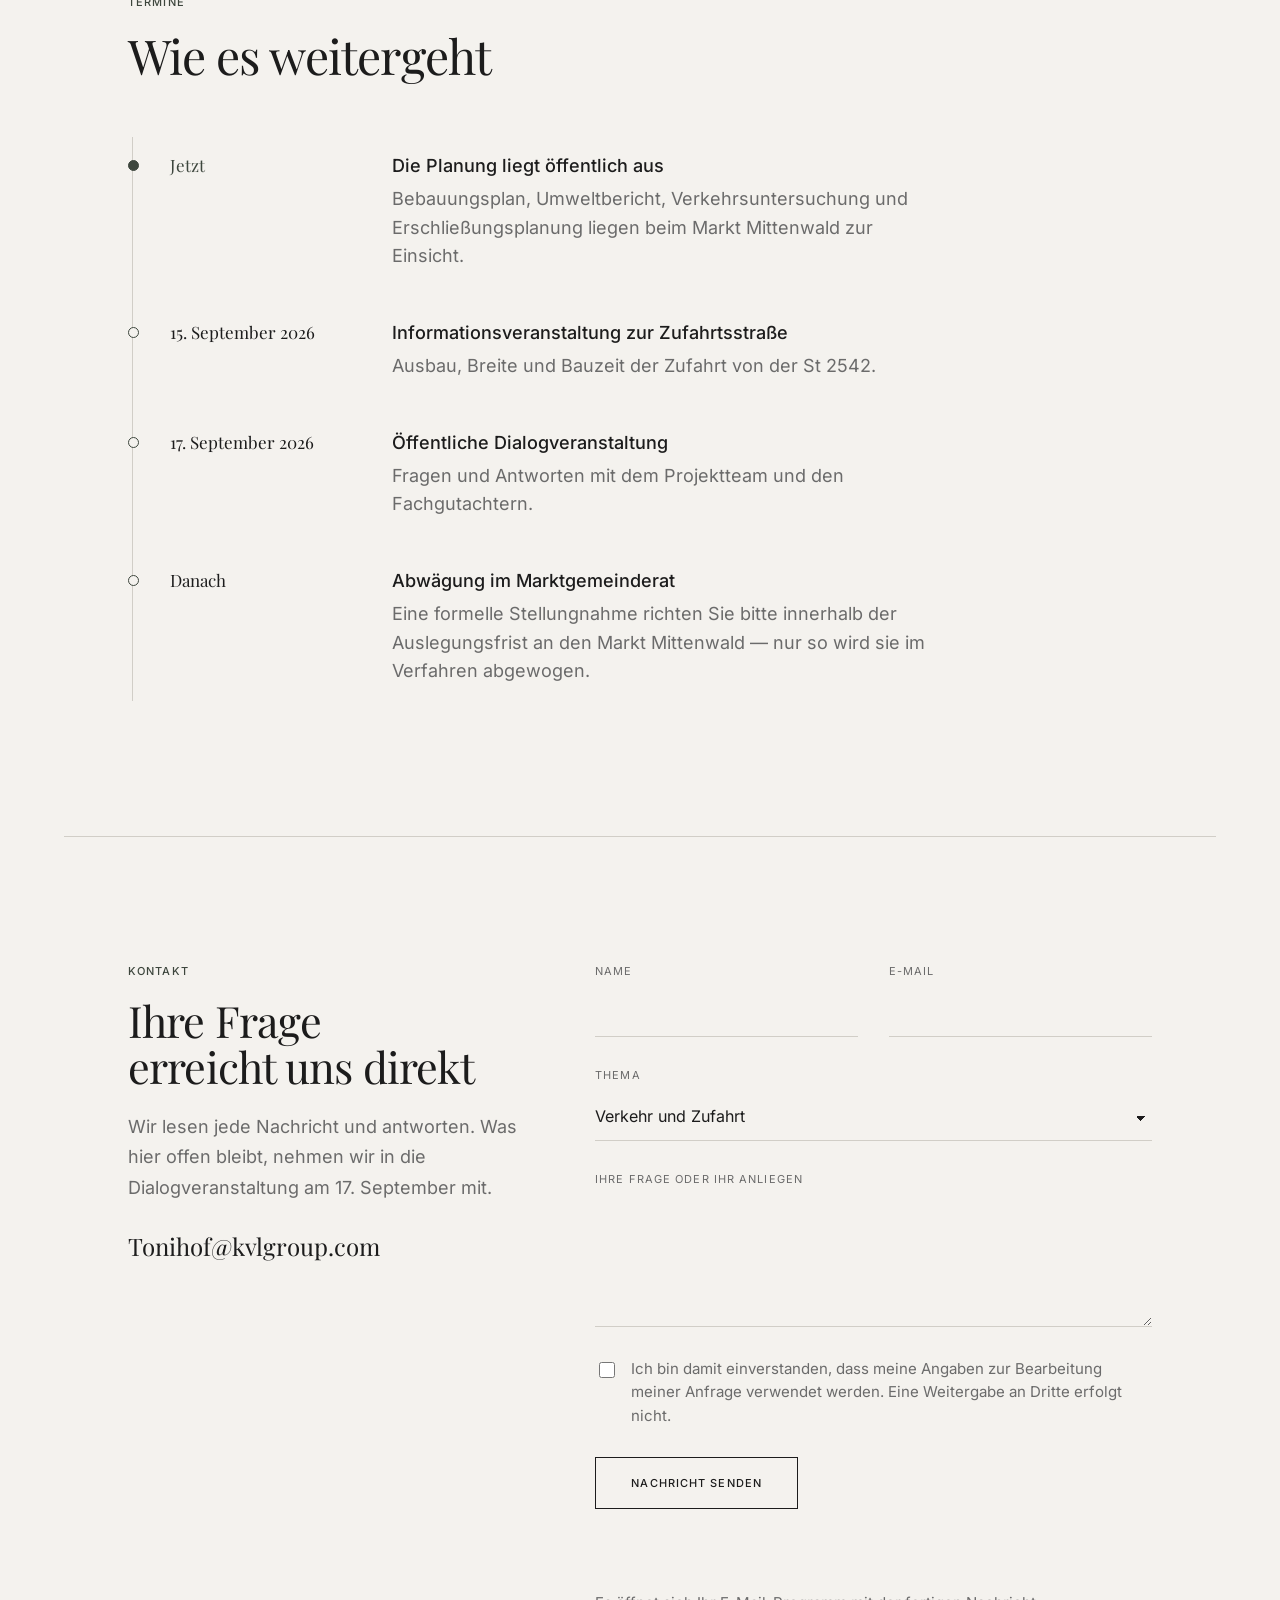
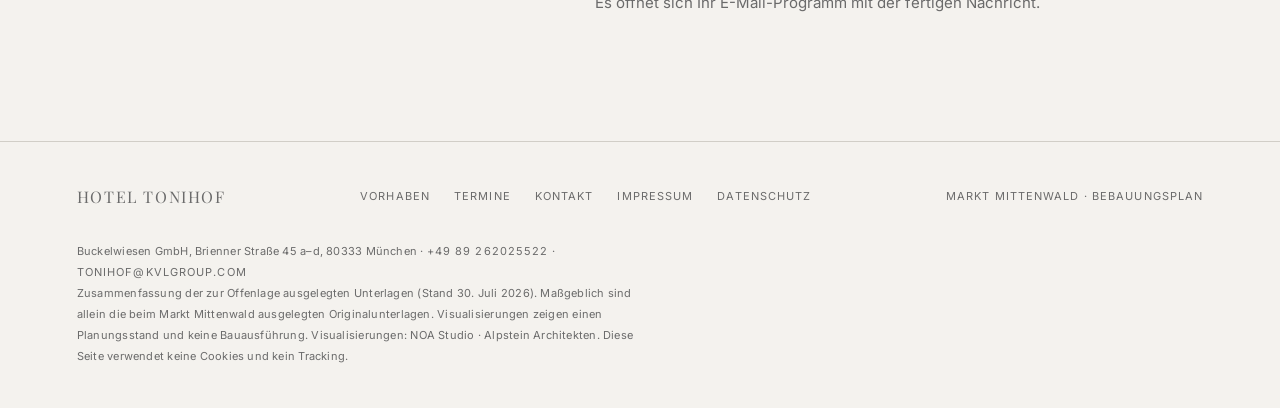
==== commit 8ef9edda: "Inhalte ueberarbeitet: Vorhaben nach vorne, Zahlen zurueckgenommen Die Seite fuehrte bisher mit Bela" ====
--- a/index.html
+++ b/index.html
@@ -6,7 +6,8 @@
 <title>Hotel Tonihof — Mittenwald</title>
 <meta name="description" content="Informationen zum geplanten Hotel Tonihof in Mittenwald: Bebauungsplan, Landschaft und Natur, Verkehr, Termine und Kontakt für Ihre Fragen." />
 <link rel="canonical" href="https://tonihof-mittenwald.de/" />
-<link rel="icon" href="data:image/svg+xml,%3Csvg xmlns='http://www.w3.org/2000/svg' viewBox='0 0 32 32'%3E%3Crect width='32' height='32' fill='%23F4F2EE'/%3E%3Cpath fill='%233D463D' d='M3 25 12 9l6 9 3-4 8 11z'/%3E%3C/svg%3E" />
+<link rel="icon" type="image/png" href="assets/favicon.png?v=bf2be72d" />
+<link rel="apple-touch-icon" href="assets/apple-touch-icon.png?v=b0a8dcaa" />
 <meta name="theme-color" content="#F4F2EE" />
 <meta property="og:type" content="website" />
 <meta property="og:site_name" content="Hotel Tonihof" />
@@ -26,10 +27,10 @@
     <a class="brand" href="#top">HOTEL TONIHOF</a>
     <div class="nav-links">
       <a href="#vorhaben">Das Vorhaben</a>
+      <a href="#mittenwald">Für Mittenwald</a>
       <a href="#landschaft">Landschaft</a>
-      <a href="#verkehr">Verkehr</a>
-      <a href="#mittenwald">Für Mittenwald</a>
-      <a href="#architekten">Architekten</a>
+      <a href="#anreise">Anreise</a>
+      <a href="#partner">Partner</a>
       <a href="#termine">Termine</a>
       <a href="#kontakt">Kontakt</a>
     </div>
@@ -41,10 +42,10 @@
 
 <div class="overlay" id="menu" data-open="false">
   <a href="#vorhaben">Das Vorhaben</a>
+  <a href="#mittenwald">Für Mittenwald</a>
   <a href="#landschaft">Landschaft</a>
-  <a href="#verkehr">Verkehr</a>
-  <a href="#mittenwald">Für Mittenwald</a>
-  <a href="#architekten">Architekten</a>
+  <a href="#anreise">Anreise</a>
+  <a href="#partner">Partner</a>
   <a href="#termine">Termine</a>
   <a href="#kontakt">Kontakt</a>
 </div>
@@ -62,7 +63,7 @@
     <div class="shell-wide hero-body">
       <p class="eyebrow">Markt Mittenwald · Bebauungsplan</p>
       <h1>Hotel Tonihof</h1>
-      <p class="hero-sub">Ein bestehender Hotelstandort in den Buckelwiesen soll neu entwickelt werden. Die Planung liegt öffentlich aus.</p>
+      <p class="hero-sub">Aus dem Landhotel Tonihof wird ein Haus für seine Gäste und für Mittenwald — behutsam in die Buckelwiesen gesetzt, mit dem alten Hof als Mitte.</p>
     </div>
     <div class="shell-wide">
       <dl class="hero-foot">
@@ -77,13 +78,14 @@
   <section class="band" id="vorhaben">
     <div class="shell center-stack rv">
       <p class="eyebrow">Das Vorhaben</p>
-      <h2>Ein Hotel, wo schon eines steht</h2>
-      <p class="lede">Der Tonihof ist seit Jahrzehnten Hotelstandort und im Flächennutzungsplan bereits als Sondergebiet Hotel dargestellt. Es geht nicht um eine neue Fläche auf der grünen Wiese, sondern um die Weiterentwicklung eines vorhandenen Betriebs. Geplant sind rund 120 Zimmer: im erhaltenen Hofgebäude, in zwei in den Hang gelegten Zimmertrakten und in freistehenden Stadl. Restaurant, Bar und Biergarten stehen auch Gästen aus der Umgebung offen. Alle Stellplätze liegen in der Tiefgarage, damit keine Autos in der Landschaft stehen.</p>
+      <h2>Ein Haus, das schon immer hierher gehört</h2>
+      <p class="lede">Der Tonihof ist seit Jahrzehnten ein Hotel. Der Flächennutzungsplan weist die Fläche bereits als Sondergebiet Hotel aus — es geht nicht um eine neue Fläche auf der grünen Wiese, sondern darum, einen vorhandenen Betrieb wieder zu dem zu machen, was er einmal war: ein lebendiger Ort in den Buckelwiesen.</p>
+      <p class="lede">Das alte Hofgebäude bleibt und wird die Mitte der Anlage. Um es herum entstehen zwei Zimmertrakte, die in den Hang gelegt werden, und einzelne Stadl, die die Bauform der historischen Heustadl aufnehmen. Ein großer Teil des Volumens verschwindet im Gelände oder unter begrünten Dächern. Wer künftig vorbeiwandert, soll vor allem Wiese sehen.</p>
       <hr class="mini-rule" />
       <div class="statrow">
-        <div class="statcell"><b>~120</b><span>Hotelzimmer</span></div>
+        <div class="statcell"><b>120</b><span>Zimmer und Stadl</span></div>
         <div class="statcell"><b>3,98 ha</b><span>Plangebiet</span></div>
-        <div class="statcell"><b>118</b><span>Stellplätze in der Tiefgarage</span></div>
+        <div class="statcell"><b>Bestand</b><span>Der Tonihof bleibt die Mitte</span></div>
       </div>
     </div>
   </section>
@@ -91,20 +93,50 @@
   <figure class="imgband rv">
     <img src="assets/sued-1700.jpg?v=4b095547" srcset="assets/sued-900.jpg?v=5def1e72 900w, assets/sued-1700.jpg?v=4b095547 1700w" sizes="100vw" width="1700" height="956" loading="lazy" decoding="async"
          alt="Der bestehende Tonihof von Süden mit Gastterrasse, daneben ein neuer Gebäudeteil in Holzlamellen." />
-    <figcaption>Der bestehende Tonihof bleibt zentraler Anker der Anlage — Ansicht von Süden</figcaption>
+    <figcaption>Das bestehende Hofgebäude bleibt erhalten und wird die Mitte der Anlage — Ansicht von Süden</figcaption>
   </figure>
 
-  <!-- III. LANDSCHAFT -->
-  <section class="band" id="landschaft">
+  <!-- III. DAS HAUS -->
+  <section class="band" id="haus">
+    <div class="shell rv">
+      <p class="eyebrow">Das Haus</p>
+      <h2 style="font-size:clamp(1.9rem,4.4vw,3rem);margin-block:1.1rem 1.6rem">Was hier entstehen soll</h2>
+      <p class="lede" style="max-width:640px;margin-bottom:3rem">Ein Haus der Marke Aethos: bewusst überschaubar, mit dem Ort verbunden und offen für die Menschen, die hier leben. Kein Kettenhotel und keine Bettenburg, sondern ein Betrieb, der das ganze Jahr über arbeitet.</p>
+      <div class="threeup">
+        <div class="upitem">
+          <svg viewBox="0 0 32 32" aria-hidden="true"><path d="M4 26h24M6 26V14l10-7 10 7v12M12 26v-8h8v8"/></svg>
+          <h3>Zimmer und Stadl</h3>
+          <p>Zimmer im alten Hof und in den Hangtrakten, dazu freistehende Stadl für Familien und Gruppen — mit Blick auf Karwendel und Wetterstein.</p>
+        </div>
+        <div class="upitem">
+          <svg viewBox="0 0 32 32" aria-hidden="true"><path d="M3 20c3 0 3-2 6-2s3 2 6 2 3-2 6-2 3 2 6 2M3 26c3 0 3-2 6-2s3 2 6 2 3-2 6-2 3 2 6 2M16 5v6M12 8h8"/></svg>
+          <h3>Ein Spa für die Region</h3>
+          <p>Der Wellnessbereich liegt unter einem begrünten Dach im Hang. Er soll einer der schönsten in Bayern werden — und steht auch Gästen aus der Umgebung offen.</p>
+        </div>
+        <div class="upitem">
+          <svg viewBox="0 0 32 32" aria-hidden="true"><path d="M9 4v10a4 4 0 0 0 8 0V4M13 18v10M23 4c-2 0-3 3-3 7s1 5 3 5v12"/></svg>
+          <h3>Wirtshaus, Bar und Biergarten</h3>
+          <p>Bayerische Küche, modern interpretiert. Restaurant, Bar und Biergarten sind ausdrücklich für Mittenwald gedacht — für Einheimische, Wanderer und Radfahrer.</p>
+        </div>
+      </div>
+    </div>
+  </section>
+
+  <hr class="rule" />
+
+  <!-- IV. FÜR MITTENWALD -->
+  <section class="band" id="mittenwald">
     <div class="shell asym">
       <div class="rv">
-        <p class="eyebrow">Landschaft</p>
-        <h2 style="font-size:clamp(1.9rem,4.4vw,3rem);margin-block:1.1rem 1.6rem">Die Wiesen sind der empfindlichste Punkt</h2>
-        <p class="lede" style="margin-bottom:2.2rem">Das Grundstück liegt am Rand des FFH-Gebiets „Mittenwalder Buckelwiesen“. Der Umweltbericht benennt die stärksten Auswirkungen offen: die Bauphase und der Flächenverbrauch. Betroffen sind gesetzlich geschützte Wiesen.</p>
+        <p class="eyebrow">Für Mittenwald</p>
+        <h2 style="font-size:clamp(1.9rem,4.4vw,3rem);margin-block:1.1rem 1.6rem">Was der Ort davon hat</h2>
+        <p class="lede" style="margin-bottom:2.2rem">Ein Hotel dieser Größe ist mehr als ein Betrieb für seine Gäste. Es beschäftigt, es kauft ein, es hält ein Haus instand, das sonst leer stünde.</p>
         <ul class="ticks">
-          <li>Geschützte Biotope müssen 1:1 wiederhergestellt werden — auf fünf Ausgleichsflächen im Plangebiet und einer Fläche des Marktes Mittenwald.</li>
-          <li>Die Rasensoden werden vor dem Bau abgetragen, gesichert und wieder eingebaut. Gepflegt wird extensiv: ein bis zwei Mahden, keine Düngung, keine Mähroboter.</li>
-          <li>Ein großer Teil des Gebäudevolumens liegt im Hang oder unter begrünten Dächern.</li>
+          <li><strong>Ein Wirtshaus, das offen ist.</strong> Restaurant, Bar und Biergarten stehen Gästen aus dem Ort genauso offen wie Hotelgästen — mit Terrasse und Blick über die Buckelwiesen.</li>
+          <li><strong>Arbeit über das ganze Jahr.</strong> Küche, Service, Wellness, Reinigung, Verwaltung und Haustechnik — feste Stellen statt Saisonbetrieb.</li>
+          <li><strong>Der Tonihof bleibt bestehen.</strong> Das ortsbildprägende Gebäude wird erhalten und instandgesetzt. Die Hofkapelle St. Antonius bleibt frei, die Sichtbeziehungen zu ihr werden freigehalten.</li>
+          <li><strong>Die Wege bleiben, wie sie sind.</strong> Wander- und Radwege führen weiter am Hof vorbei. Die neuen Feuerwehrflächen werden als begrünte Wiesenwege ausgeführt.</li>
+          <li><strong>Aufträge in der Region.</strong> Geplant wird mit einem Büro aus dem Allgäu; bei Bau und Betrieb ist die Zusammenarbeit mit Betrieben aus der Umgebung vorgesehen.</li>
         </ul>
       </div>
       <div class="asym-side rv">
@@ -117,54 +149,51 @@
 
   <hr class="rule" />
 
-  <!-- IV. VERKEHR -->
-  <section class="band" id="verkehr">
+  <!-- V. LANDSCHAFT -->
+  <section class="band" id="landschaft">
     <div class="shell rv">
-      <p class="eyebrow">Verkehr</p>
-      <h2 style="font-size:clamp(1.9rem,4.4vw,3rem);margin-block:1.1rem 2.6rem">Mehr Verkehr als heute. Hier sind die Zahlen.</h2>
-      <div class="datarows">
-        <div class="datarow"><span>Heute, gezählt an der Einmündung</span><b>130</b></div>
-        <div class="datarow"><span>Künftig, normaler Tag</span><b>350</b></div>
-        <div class="datarow"><span>Künftig, Spitzentag (Freitag)</span><b>650</b></div>
-      </div>
-      <p class="lede" style="margin-top:2rem;max-width:640px">Kfz-Fahrten pro Tag. Begrenzt werden soll das durch Sammelfahrten für Mitarbeitende, Abholung der Gäste von Bahnhof und Flughafen, Leihräder und eine Online-Reservierung, die für Tagesgäste Tisch und Stellplatz zusammen vergibt. Zur Zufahrtsstraße gibt es am <a class="ulink" href="#termine">15. September eine eigene Informationsveranstaltung</a>.</p>
+      <p class="eyebrow">Landschaft</p>
+      <h2 style="font-size:clamp(1.9rem,4.4vw,3rem);margin-block:1.1rem 1.6rem">Bauen und die Wiesen behalten</h2>
+      <p class="lede" style="max-width:640px;margin-bottom:2.6rem">Die Buckelwiesen sind das Wertvollste an diesem Ort. Das hat die Planung stärker geprägt als alles andere — bis hin zu der Entscheidung, einen großen Teil des Hauses im Hang verschwinden zu lassen.</p>
+      <ul class="ticks" style="max-width:none;display:grid;grid-template-columns:1fr;gap:1.15rem">
+        <li><strong>Die Wiesen kommen zurück.</strong> Die Rasensoden der geschützten Flächen werden vor dem Bau abgetragen, gesichert und wieder eingebaut, ergänzt durch regionales Saat- und Mähgut. Gepflegt wird extensiv und schonend — ohne Düngung, ohne Pflanzenschutzmittel und ohne Mähroboter.</li>
+          <li><strong>Aus Fichtenforst wird artenreiches Grünland.</strong> Ein nicht standortgerechter Fichtenforst im Nordwesten wird zu Extensivgrünland entwickelt und verbindet künftig die geschützten Lebensräume miteinander.</li>
+          <li><strong>Das Gebäude verschwindet im Gelände.</strong> Ein großer Teil der Anlage liegt im Hang oder unter Dächern, die mit einer mächtigen Bodenauflage begrünt werden und wieder Wiese tragen. Alle Stellplätze liegen unter der Erde — es stehen keine Autos in der Landschaft.</li>
+          <li><strong>Regenwasser bleibt im Gelände.</strong> Rückhalteräume, begrünte Dächer und wasserdurchlässige Wege sorgen dafür, dass der Abfluss bei Starkregen praktisch so bleibt, wie er heute auf der offenen Wiese ist.</li>
+          <li><strong>Wärme und Strom aus erneuerbaren Quellen.</strong> Heizung mit Holzpellets, Photovoltaik auf den geneigten Dächern.</li>
+          <li><strong>Rücksicht auf Tiere.</strong> Insektenfreundliche Beleuchtung, vogelfreundliche Verglasung, Schutzzaun zu den angrenzenden Magerrasen und eine ökologische Begleitung während der gesamten Bauzeit.</li>
+      </ul>
+      <p class="lede" style="max-width:640px;margin-top:2.4rem">Der Umweltbericht benennt auch, was ein Eingriff dieser Größe kostet: vor allem in der Bauphase und beim Flächenverbrauch. Gesetzlich geschützte Biotope werden vollständig wiederhergestellt — auf Ausgleichsflächen im Plangebiet und auf einer weiteren Fläche des Marktes Mittenwald. Die Einzelheiten dazu stehen in den Unterlagen der Offenlage und werden bei der Dialogveranstaltung erläutert.</p>
     </div>
   </section>
 
   <hr class="rule" />
 
-  <!-- V. FÜR MITTENWALD -->
-  <section class="band" id="mittenwald">
+  <!-- VI. ANREISE -->
+  <section class="band" id="anreise">
     <div class="shell rv">
-      <p class="eyebrow">Für Mittenwald</p>
-      <h2 style="font-size:clamp(1.9rem,4.4vw,3rem);margin-block:1.1rem 3rem">Was der Ort davon hat</h2>
-      <div class="threeup">
-        <div class="upitem">
-          <svg viewBox="0 0 32 32" aria-hidden="true"><path d="M4 27h24M6 27V13l10-7 10 7v14M13 27v-7h6v7"/></svg>
-          <h3>Ein Wirtshaus, das offen ist</h3>
-          <p>Restaurant, Bar und Biergarten für Einheimische, Wanderer und Radfahrer — nicht nur für Hotelgäste.</p>
-        </div>
-        <div class="upitem">
-          <svg viewBox="0 0 32 32" aria-hidden="true"><circle cx="16" cy="10" r="5"/><path d="M5 28c0-6.1 4.9-11 11-11s11 4.9 11 11"/></svg>
-          <h3>Arbeitsplätze über das ganze Jahr</h3>
-          <p>Küche, Service, Reinigung, Verwaltung und Wellness — nicht nur in der Saison.</p>
-        </div>
-        <div class="upitem">
-          <svg viewBox="0 0 32 32" aria-hidden="true"><path d="M3 26h26M7 26V12l9-6 9 6v14M12 26v-6h8v6M16 3v3"/></svg>
-          <h3>Der Tonihof bleibt bestehen</h3>
-          <p>Das ortsbildprägende Gebäude wird erhalten, die Wander- und Radwege bleiben nutzbar.</p>
-        </div>
-      </div>
+      <p class="eyebrow">Anreise</p>
+      <h2 style="font-size:clamp(1.9rem,4.4vw,3rem);margin-block:1.1rem 1.6rem">Ankommen und das Auto stehen lassen</h2>
+      <p class="lede" style="max-width:640px;margin-bottom:2.6rem">Das Mobilitätskonzept hat ein einfaches Ziel: Wer hier ankommt, soll während des Aufenthalts nicht mehr selbst fahren müssen.</p>
+      <ul class="ticks">
+        <li>Abholung der Gäste von Bahnhof und Flughafen, dazu ein Kleinbus für Ausflüge in die Umgebung.</li>
+        <li>Leihräder für Gäste, direkt am Haus.</li>
+        <li>Sammelfahrten für Mitarbeitende statt vieler Einzelanfahrten.</li>
+        <li>Sämtliche Stellplätze liegen in der Tiefgarage — auf Wunsch der Gemeinde, damit das Landschaftsbild frei bleibt.</li>
+        <li>Tagesgäste, die mit dem Auto zum Essen kommen, reservieren Tisch und Stellplatz gemeinsam online. So lässt sich das Aufkommen gezielt steuern. Wer zu Fuß oder mit dem Rad kommt, braucht keine Reservierung.</li>
+      </ul>
+      <p class="lede" style="max-width:640px;margin-top:2.4rem">Für das Vorhaben wird ein Verkehrsgutachten erstellt. Es untersucht, wie sich die Fahrten über den Tag und über die Woche verteilen, und ist derzeit noch in Abstimmung. Auch die Zufahrt von der Staatsstraße wird für das Vorhaben ertüchtigt.</p>
+      <p class="lede" style="max-width:640px;margin-top:1.1rem">Beides — die Ergebnisse des Gutachtens und der geplante Ausbau der Zufahrt — wird bei der <a class="ulink" href="#termine">Informationsveranstaltung am 15. September</a> ausführlich vorgestellt und erläutert. Fragen dazu können Sie uns schon vorher <a class="ulink" href="#kontakt">über das Kontaktformular</a> schicken.</p>
     </div>
   </section>
 
   <hr class="rule" />
 
   <!-- VI. WER DAHINTER STEHT -->
-  <section class="band" id="architekten">
+  <section class="band" id="partner">
     <div class="shell rv">
       <p class="eyebrow">Wer dahinter steht</p>
-      <h2 style="font-size:clamp(1.9rem,4.4vw,3rem);margin-block:1.1rem 3rem">Vorhabenträger, Steuerung und Entwurf</h2>
+      <h2 style="font-size:clamp(1.9rem,4.4vw,3rem);margin-block:1.1rem 3rem">Wer das Haus plant und baut</h2>
 
       <div class="partners">
         <article class="partner">
@@ -383,7 +412,7 @@
   }
 
   /* --- clean URLs: /vorhaben instead of /#vorhaben, and never /#top --- */
-  var SECTIONS = ['vorhaben','landschaft','verkehr','mittenwald','architekten','termine','kontakt'];
+  var SECTIONS = ['vorhaben','haus','mittenwald','landschaft','anreise','partner','termine','kontakt'];
   /* only rewrite when we are actually served from the site root; on any other
      host or sub-path (preview builds) we just scroll and leave the URL alone */
   var ROOT_RE = new RegExp('^/(?:' + SECTIONS.join('|') + ')?/?$');
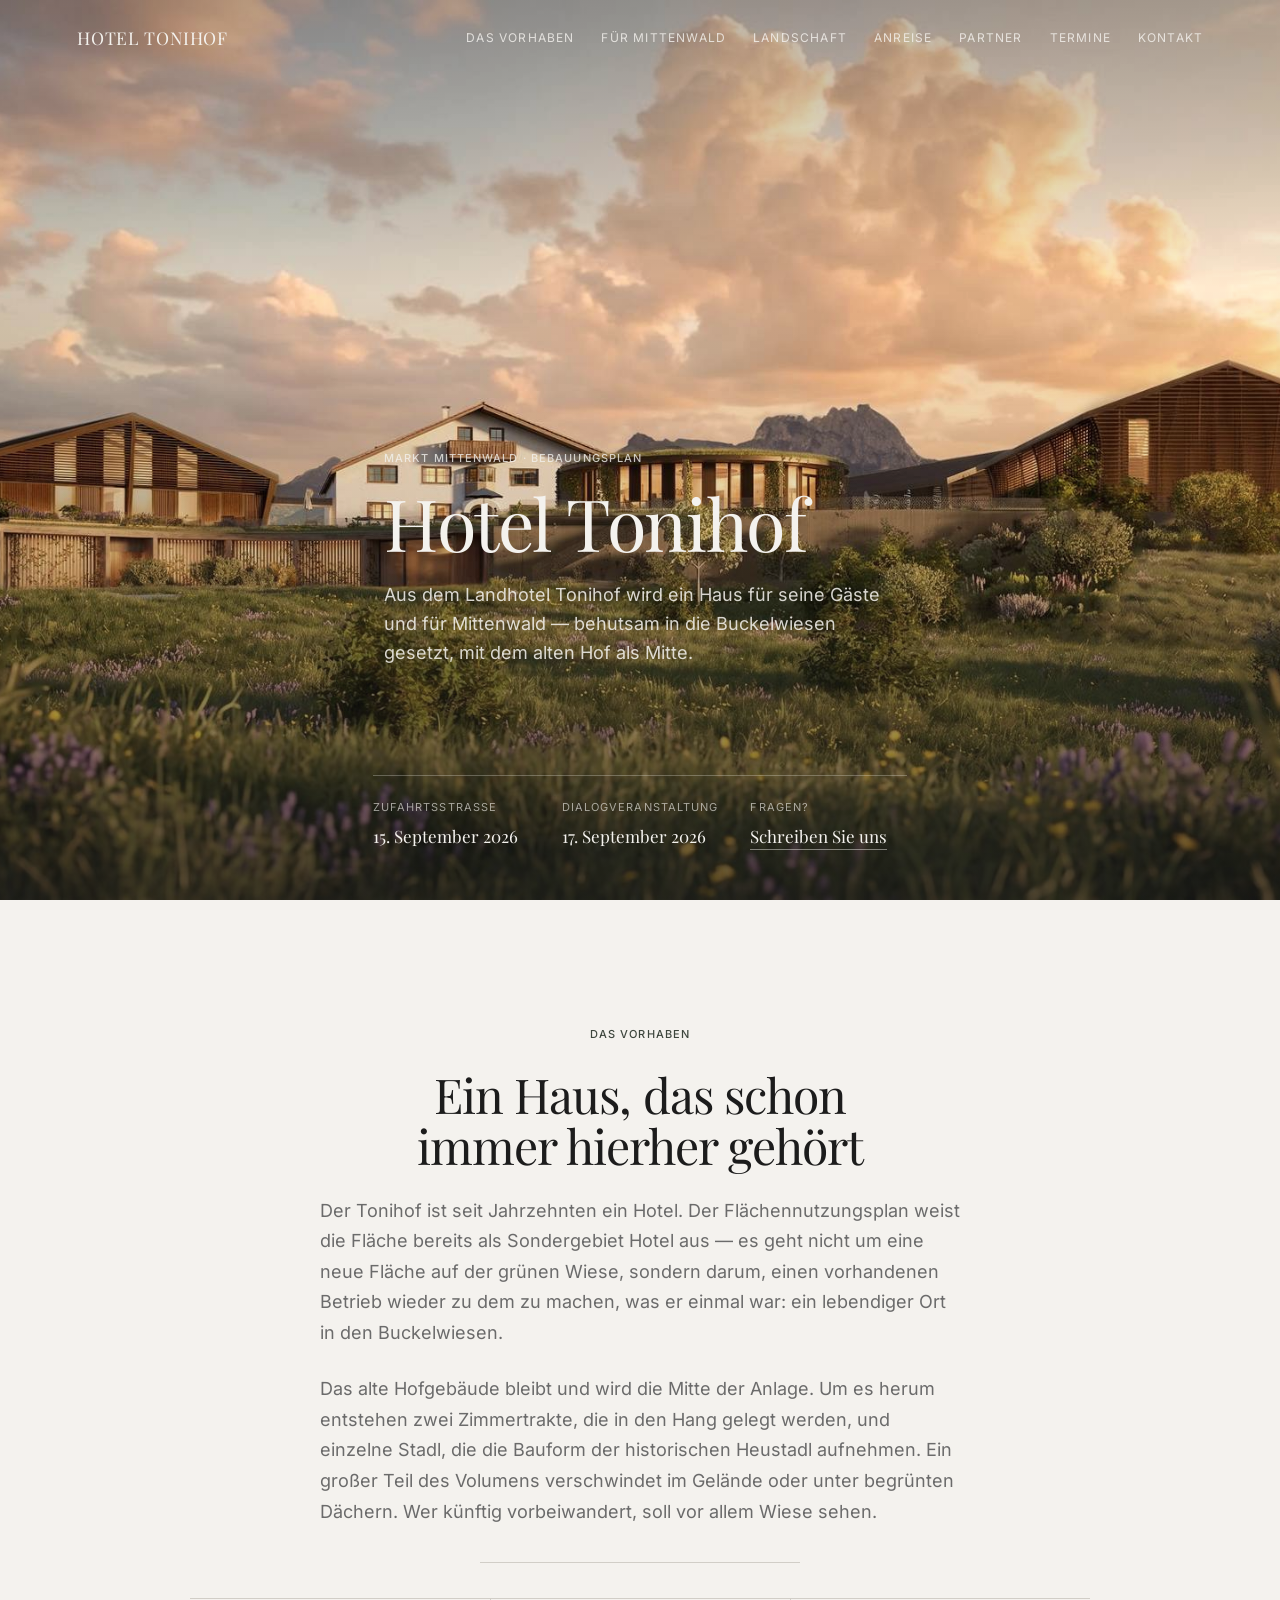
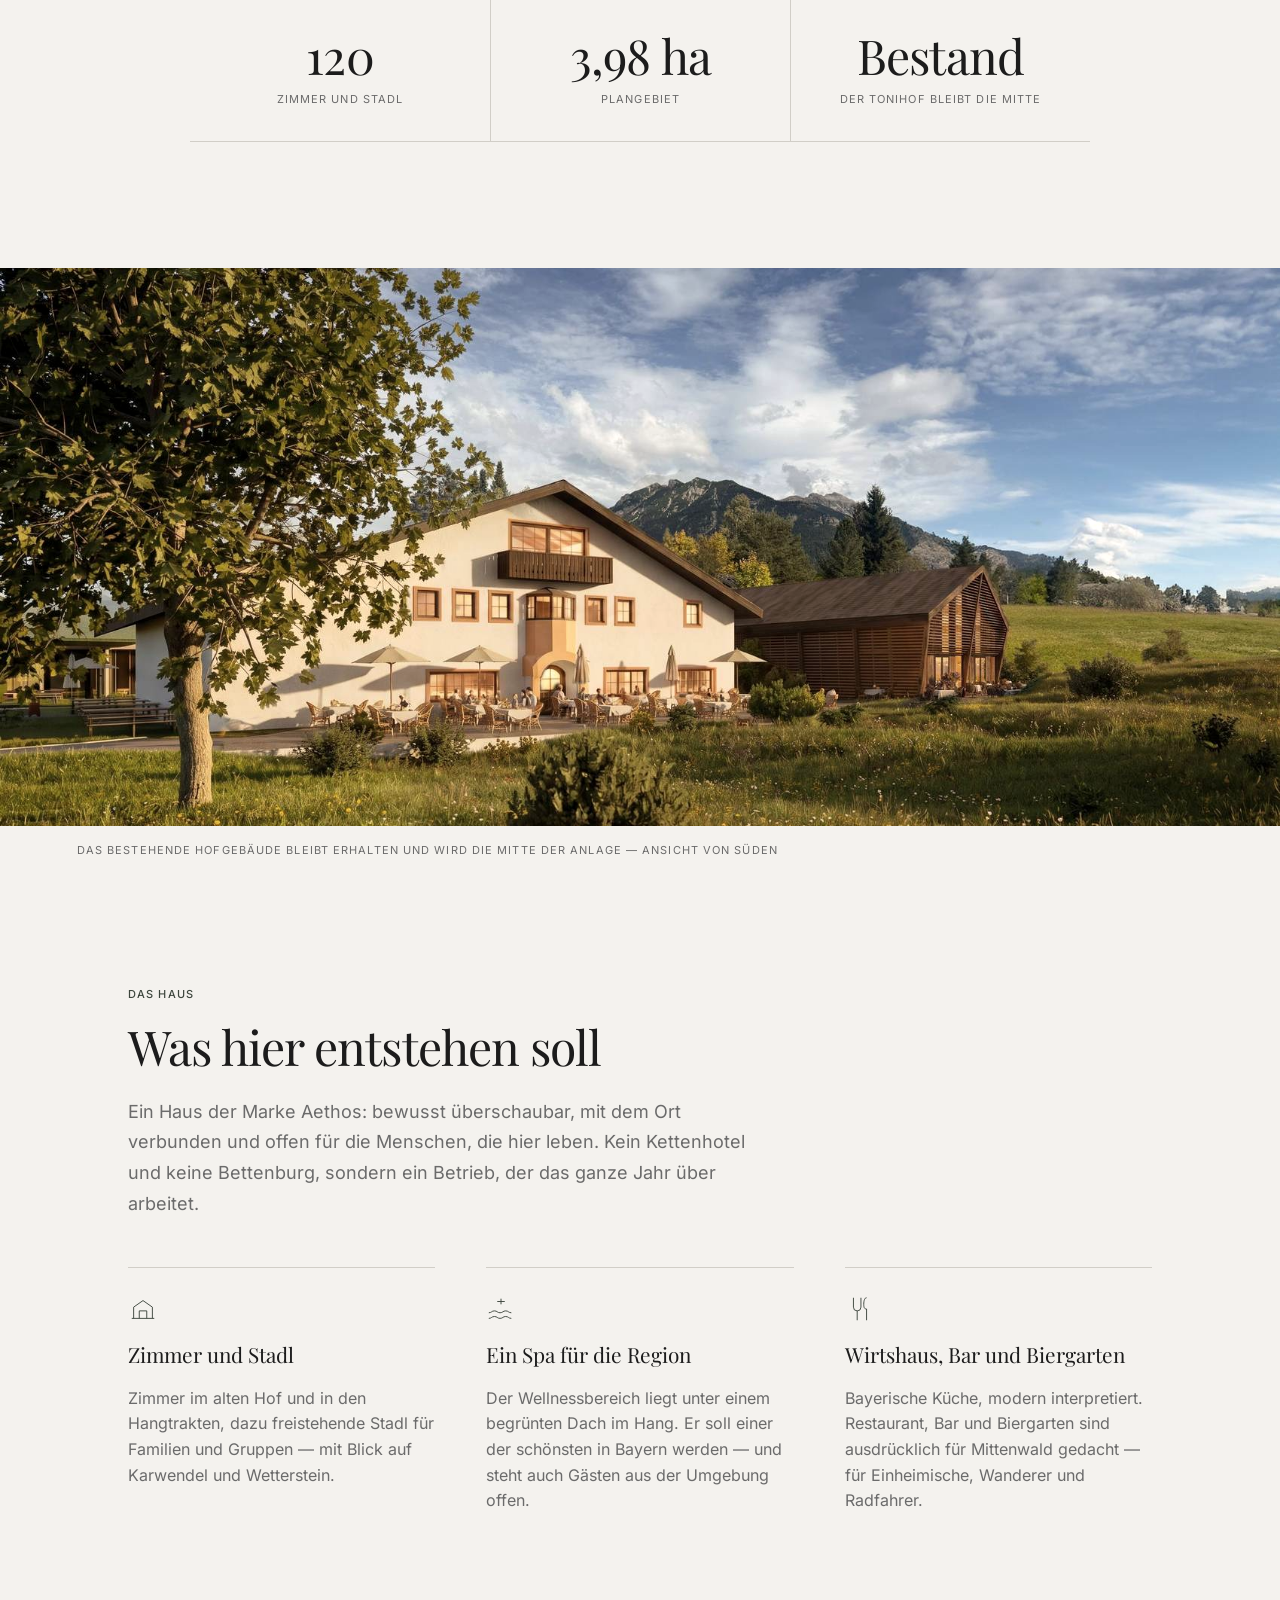
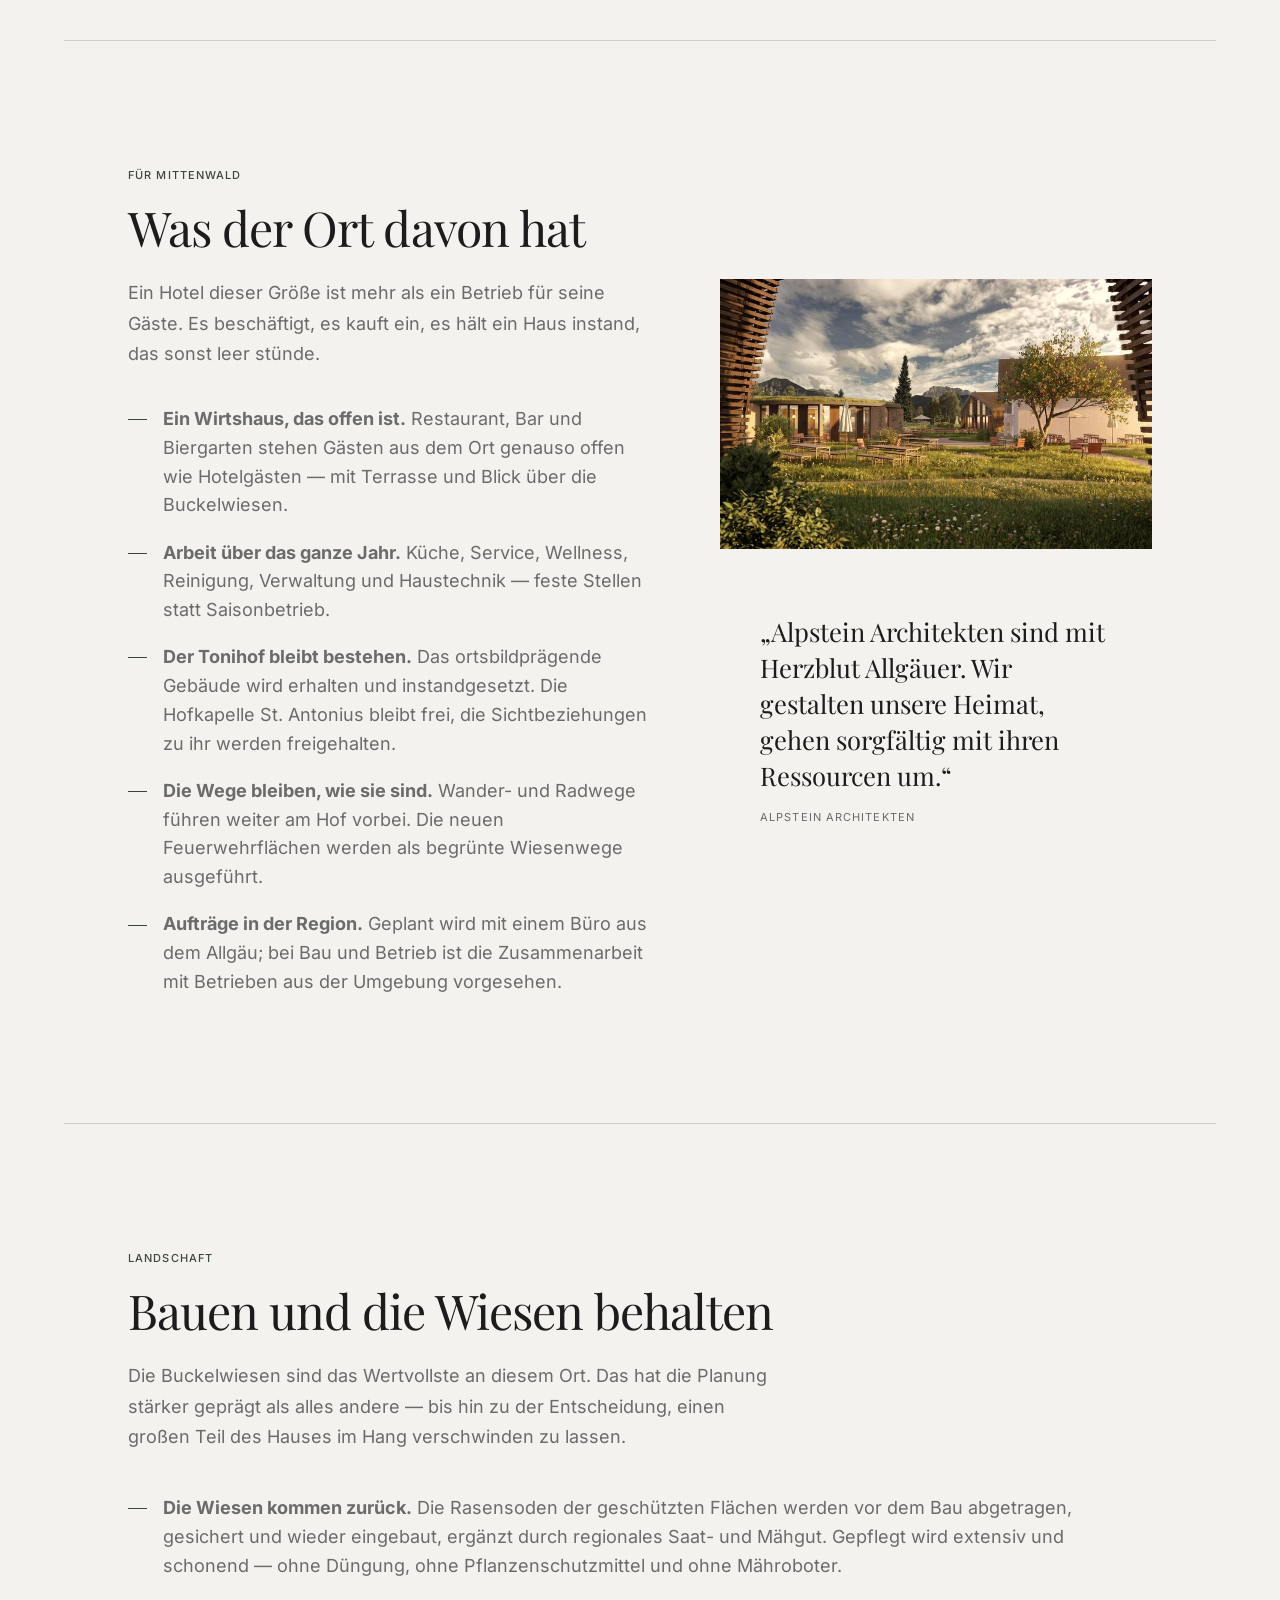
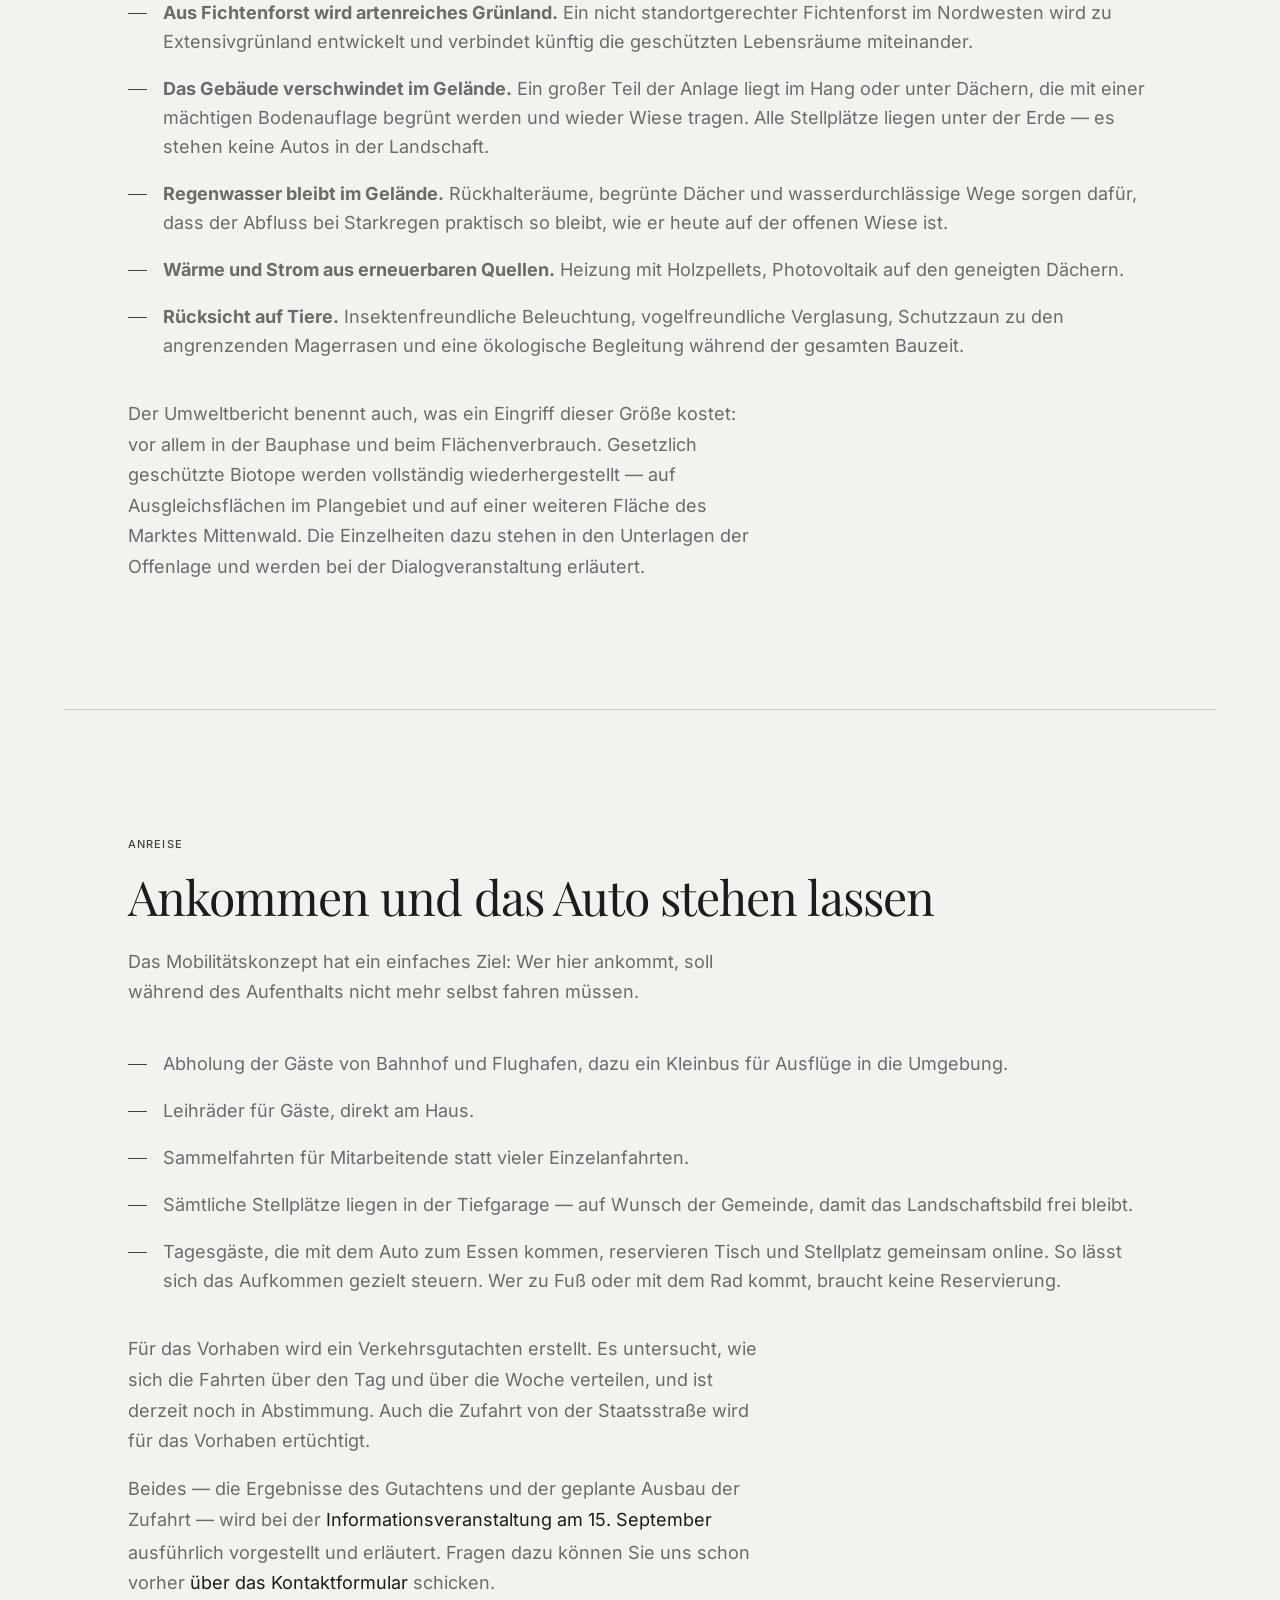
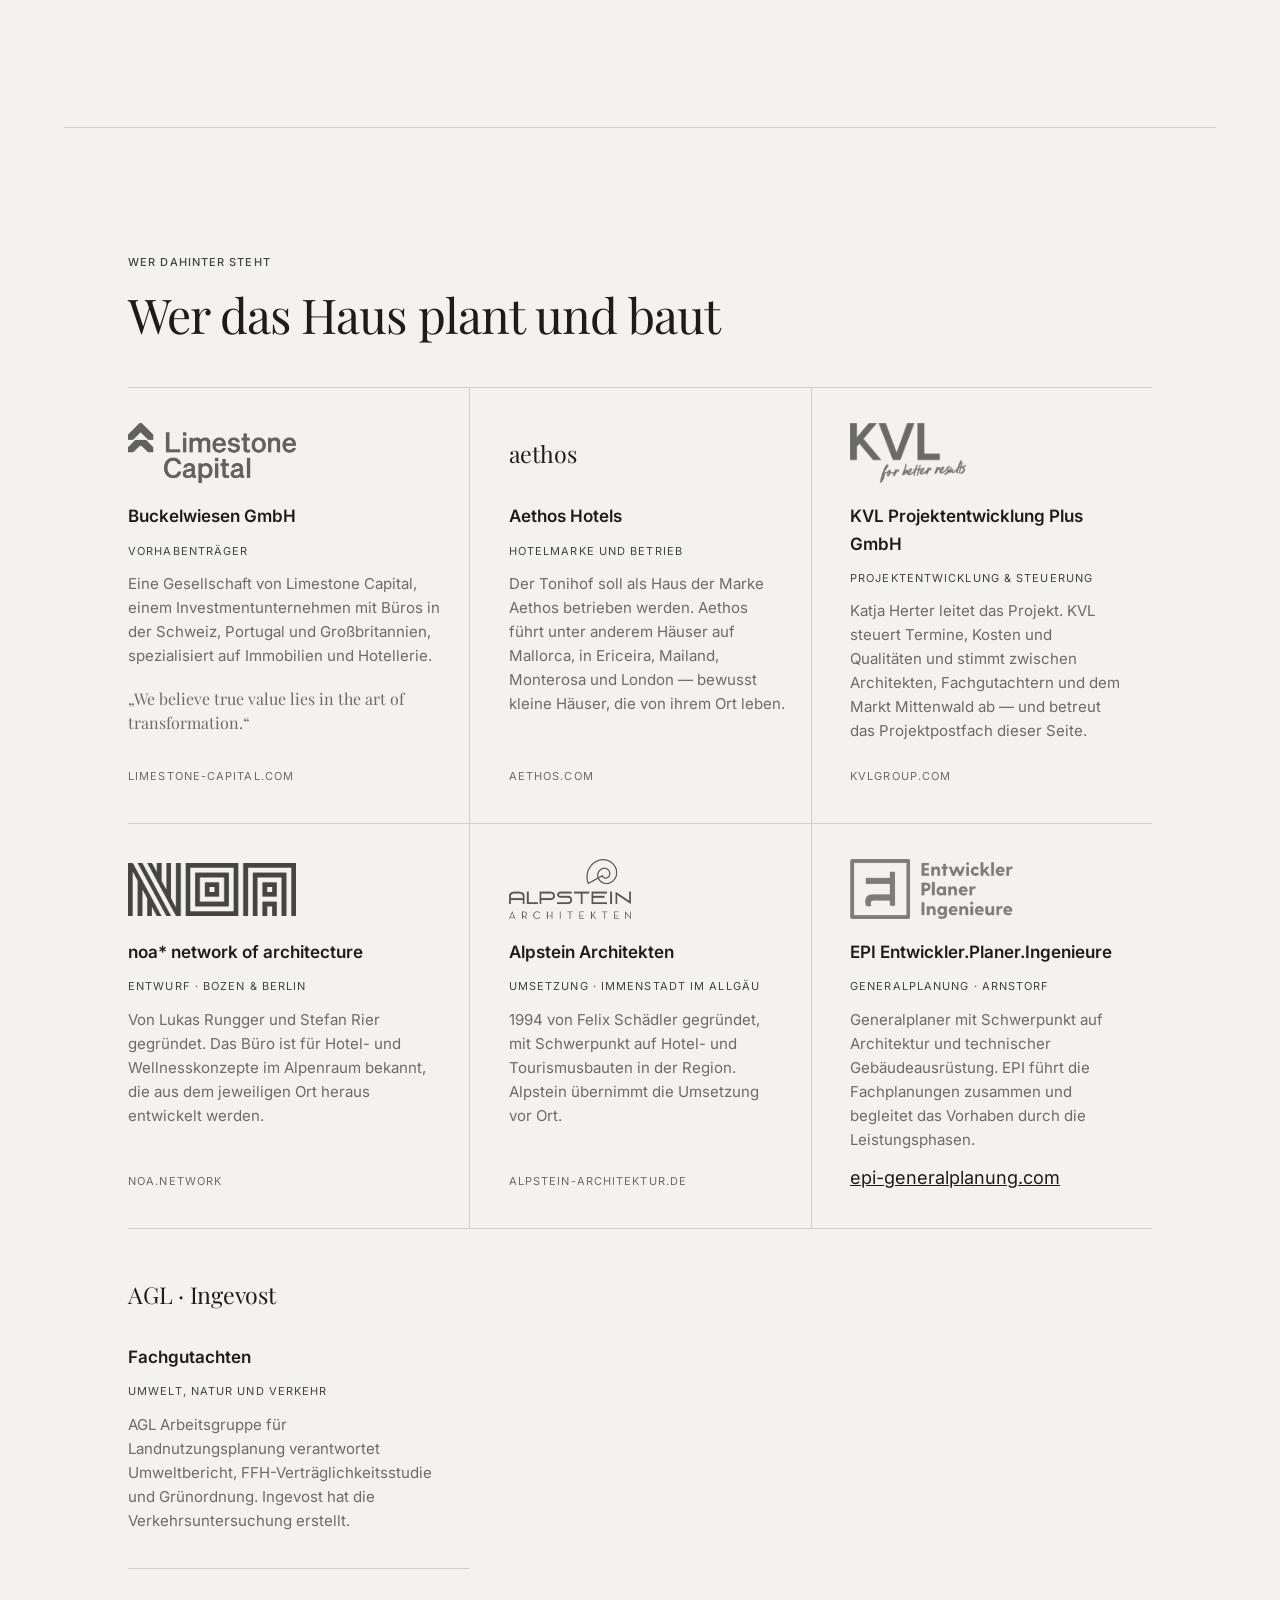
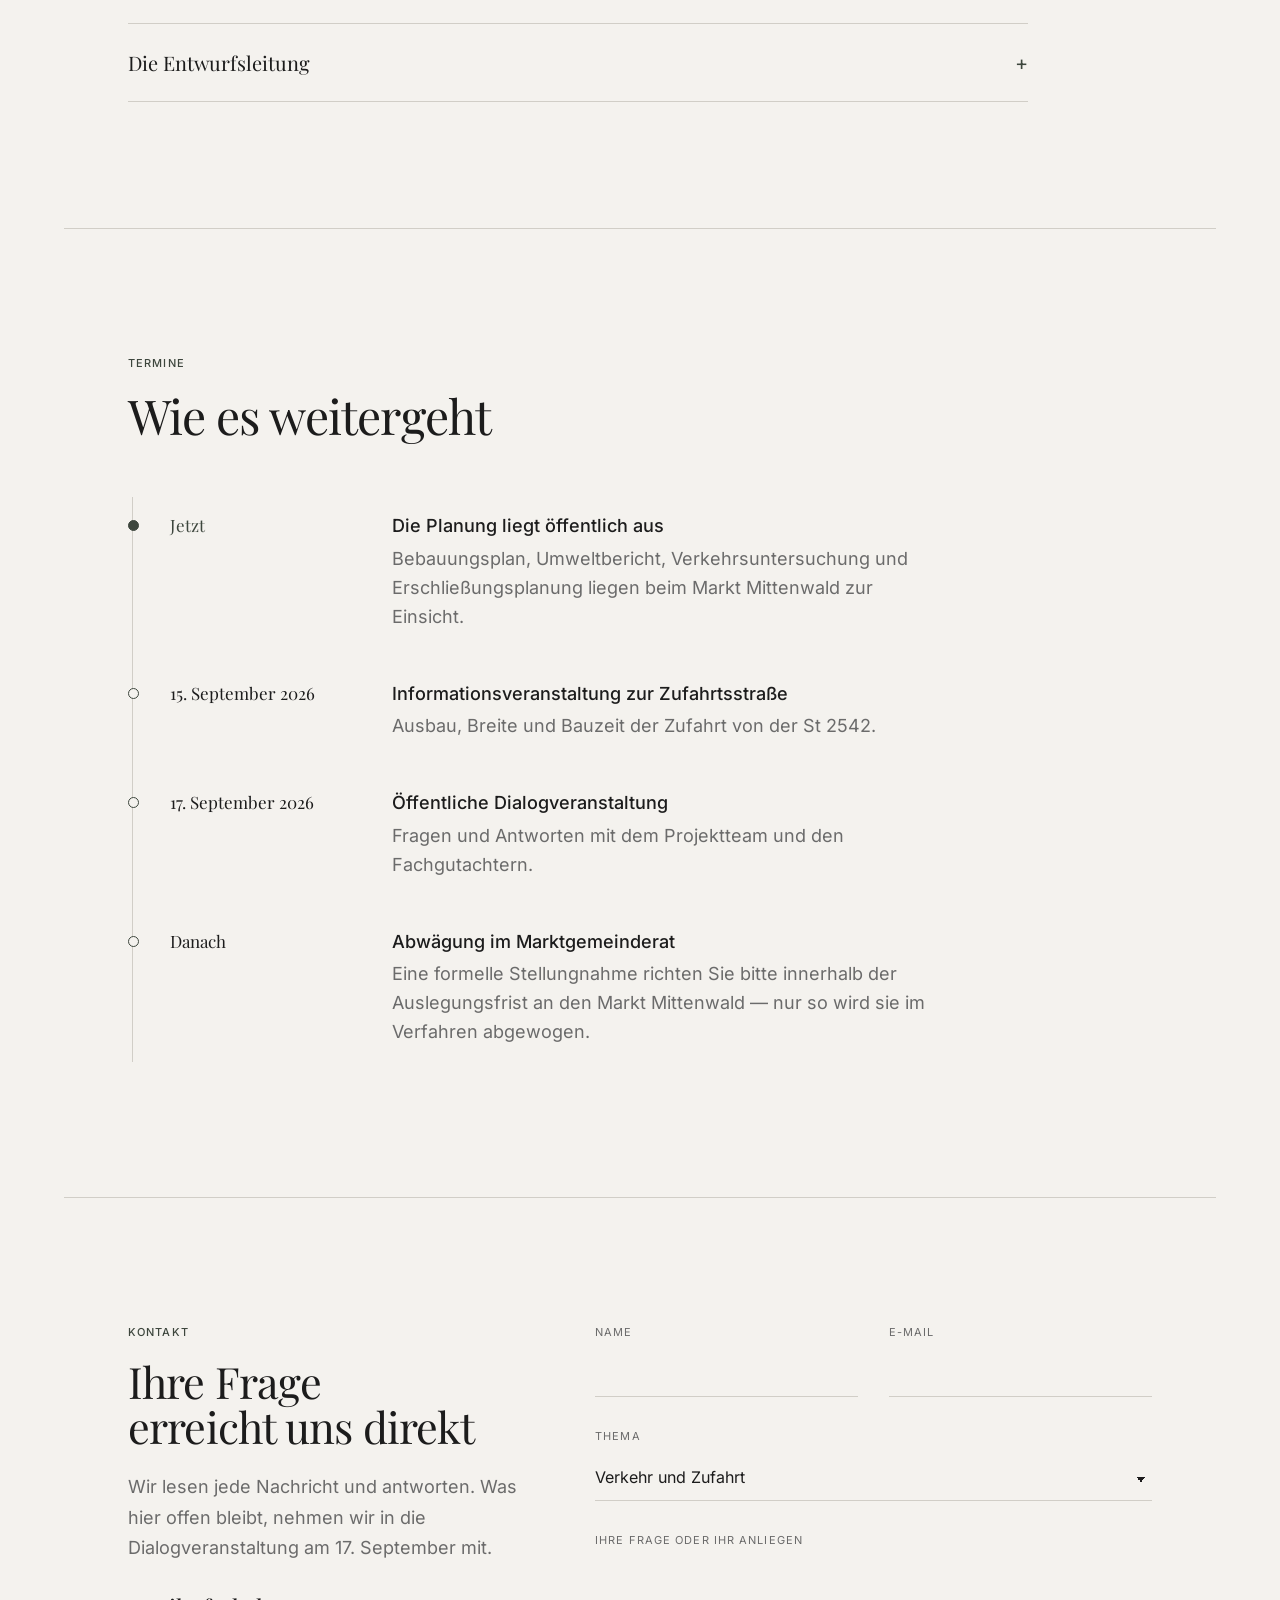
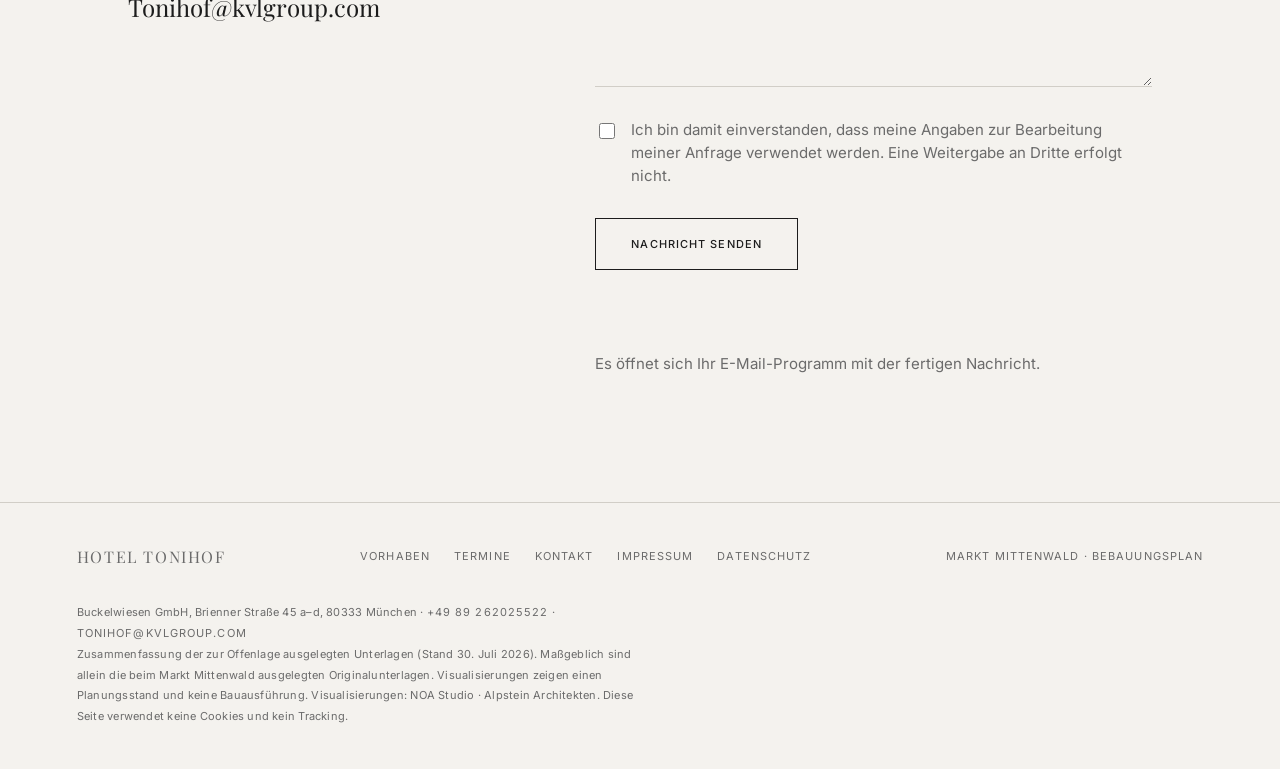
==== commit ed7f3f57: "EPI als Generalplanung im Partnerraster ergaenzt EPI Entwickler.Planer.Ingenieure aus Arnstorf mit S" ====
--- a/index.html
+++ b/index.html
@@ -238,6 +238,14 @@
         </article>
 
         <article class="partner">
+          <div class="partner-mark"><img class="tint" src="assets/epi.png?v=ee56406e" alt="EPI Entwickler.Planer.Ingenieure" width="520" height="192" loading="lazy" /></div>
+          <h3>EPI Entwickler.Planer.Ingenieure</h3>
+          <p class="role">Generalplanung · Arnstorf</p>
+          <p>Generalplaner mit Schwerpunkt auf Architektur und technischer Gebäudeausrüstung. EPI führt die Fachplanungen zusammen und begleitet das Vorhaben durch die Leistungsphasen.</p>
+          <a class="visit" href="https://www.epi-generalplanung.com/" target="_blank" rel="noopener noreferrer">epi-generalplanung.com</a>
+        </article>
+
+        <article class="partner">
           <div class="partner-mark"><span class="wordmark-fallback">AGL · Ingevost</span></div>
           <h3>Fachgutachten</h3>
           <p class="role">Umwelt, Natur und Verkehr</p>
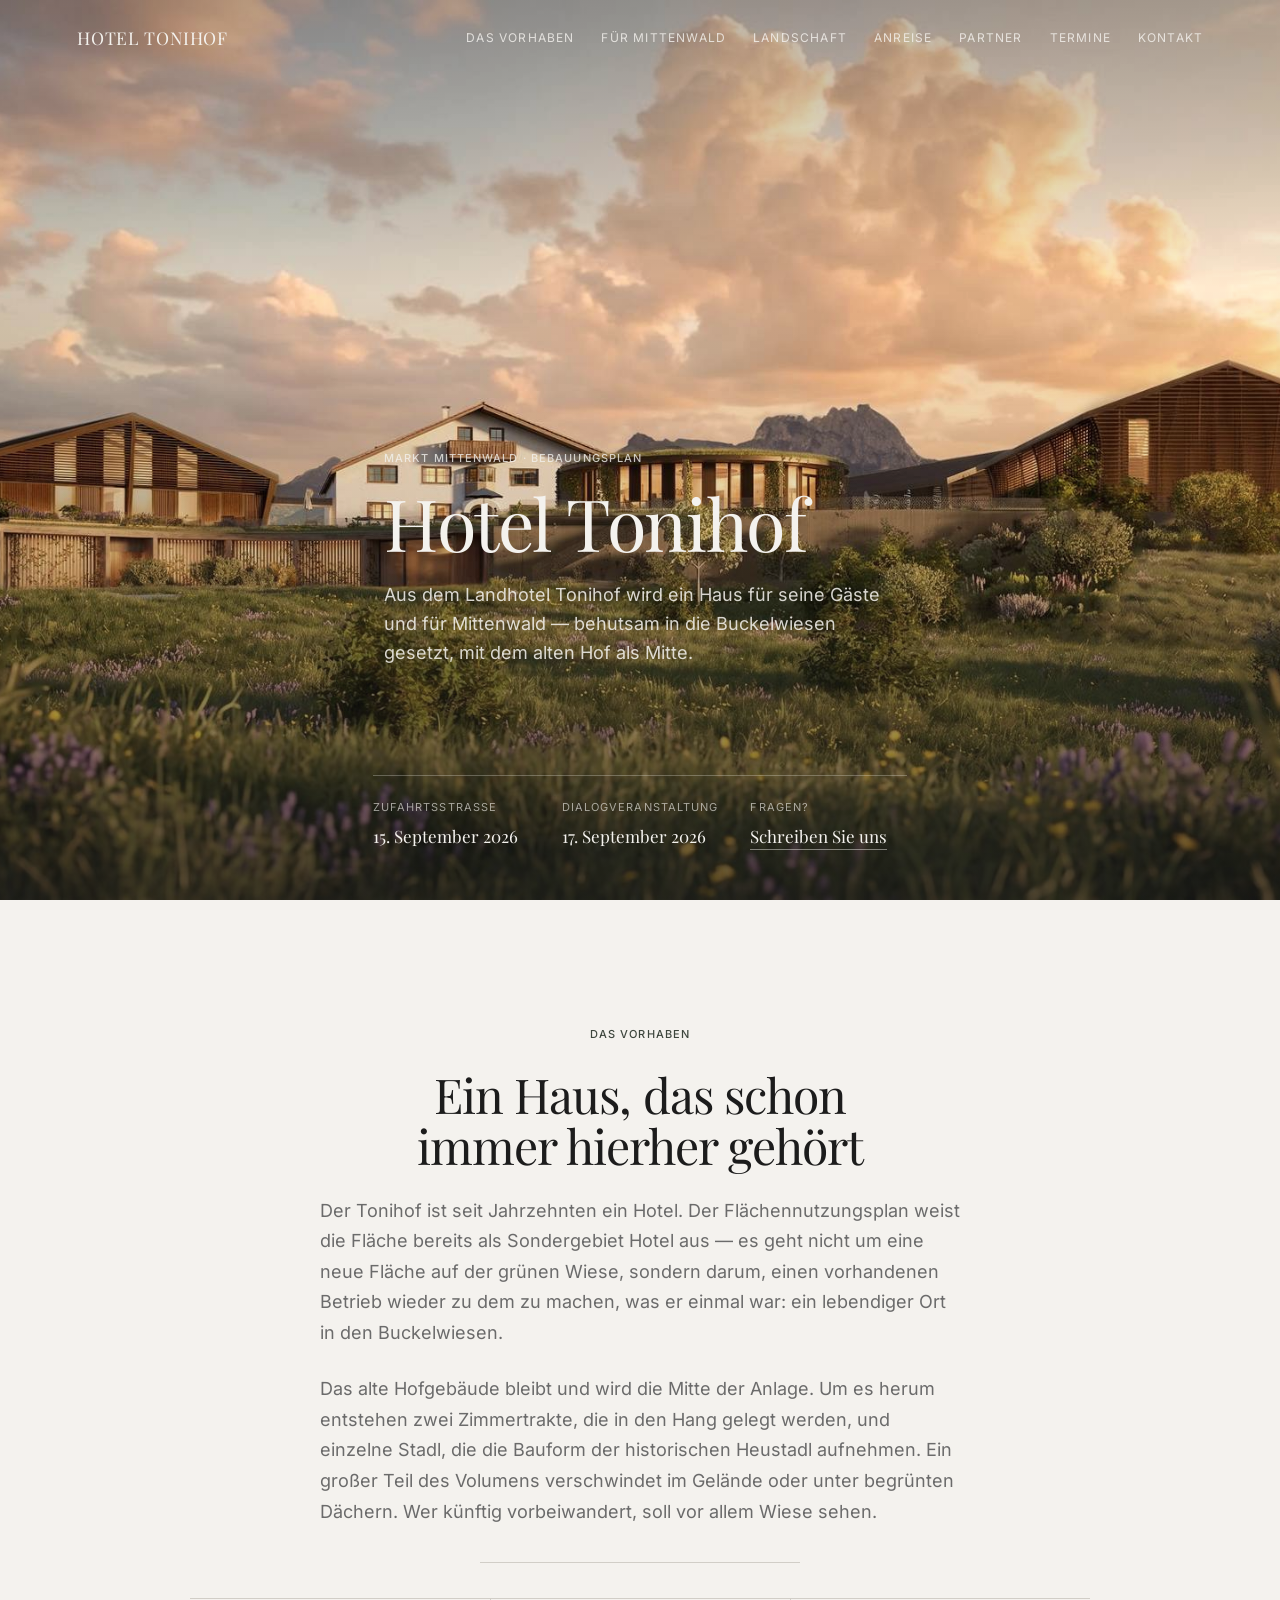
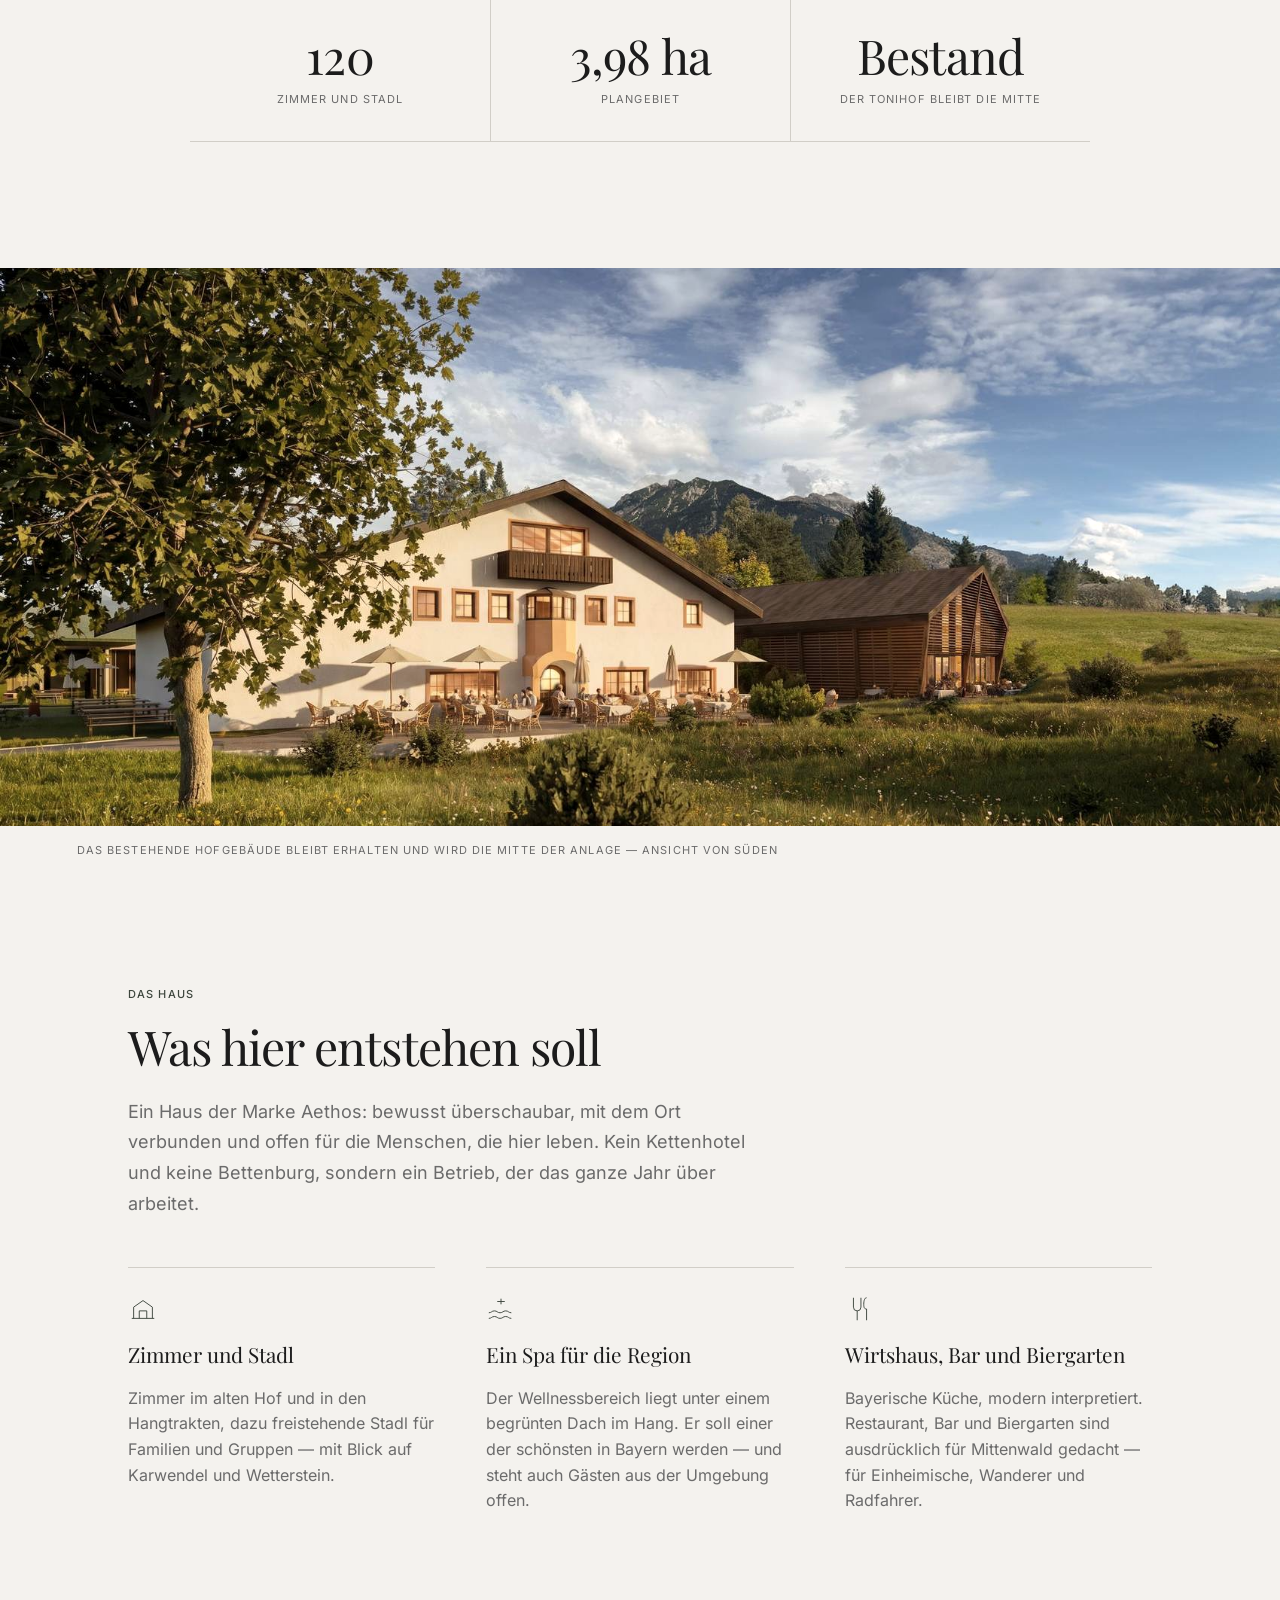
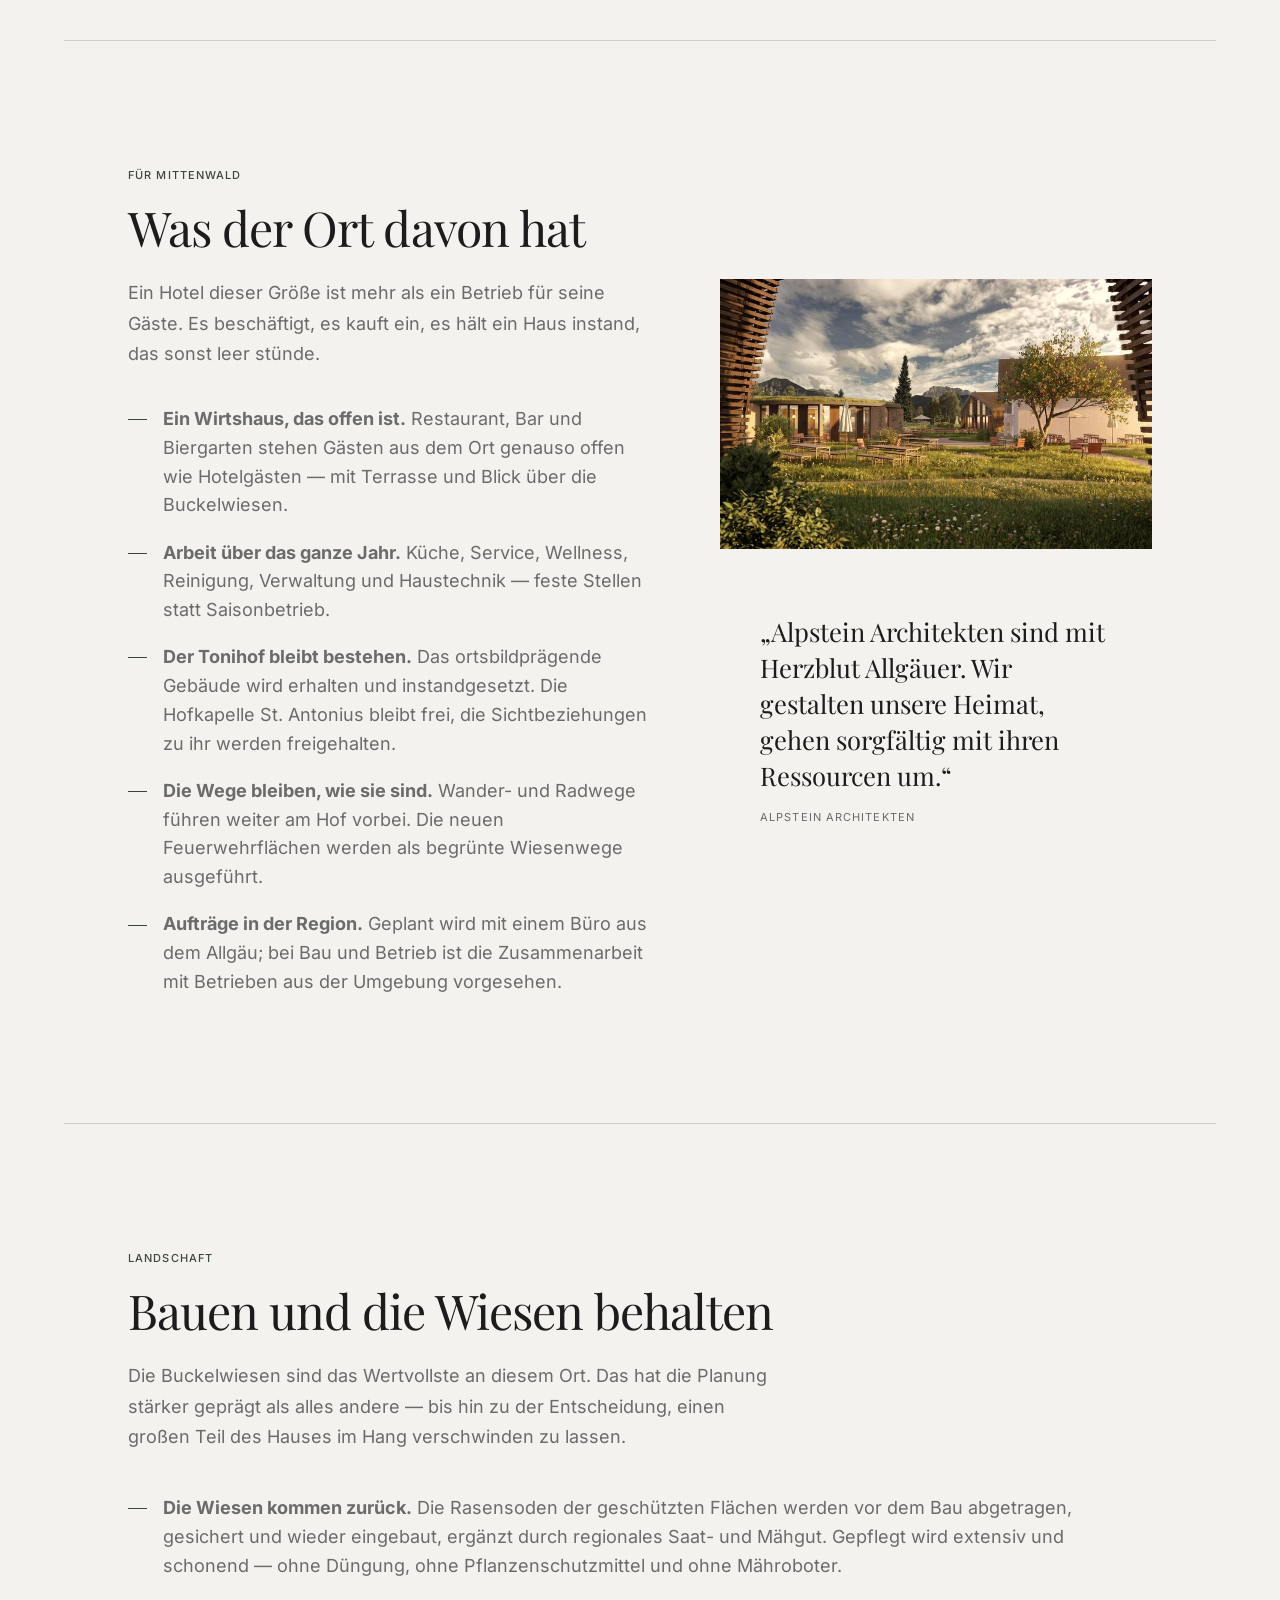
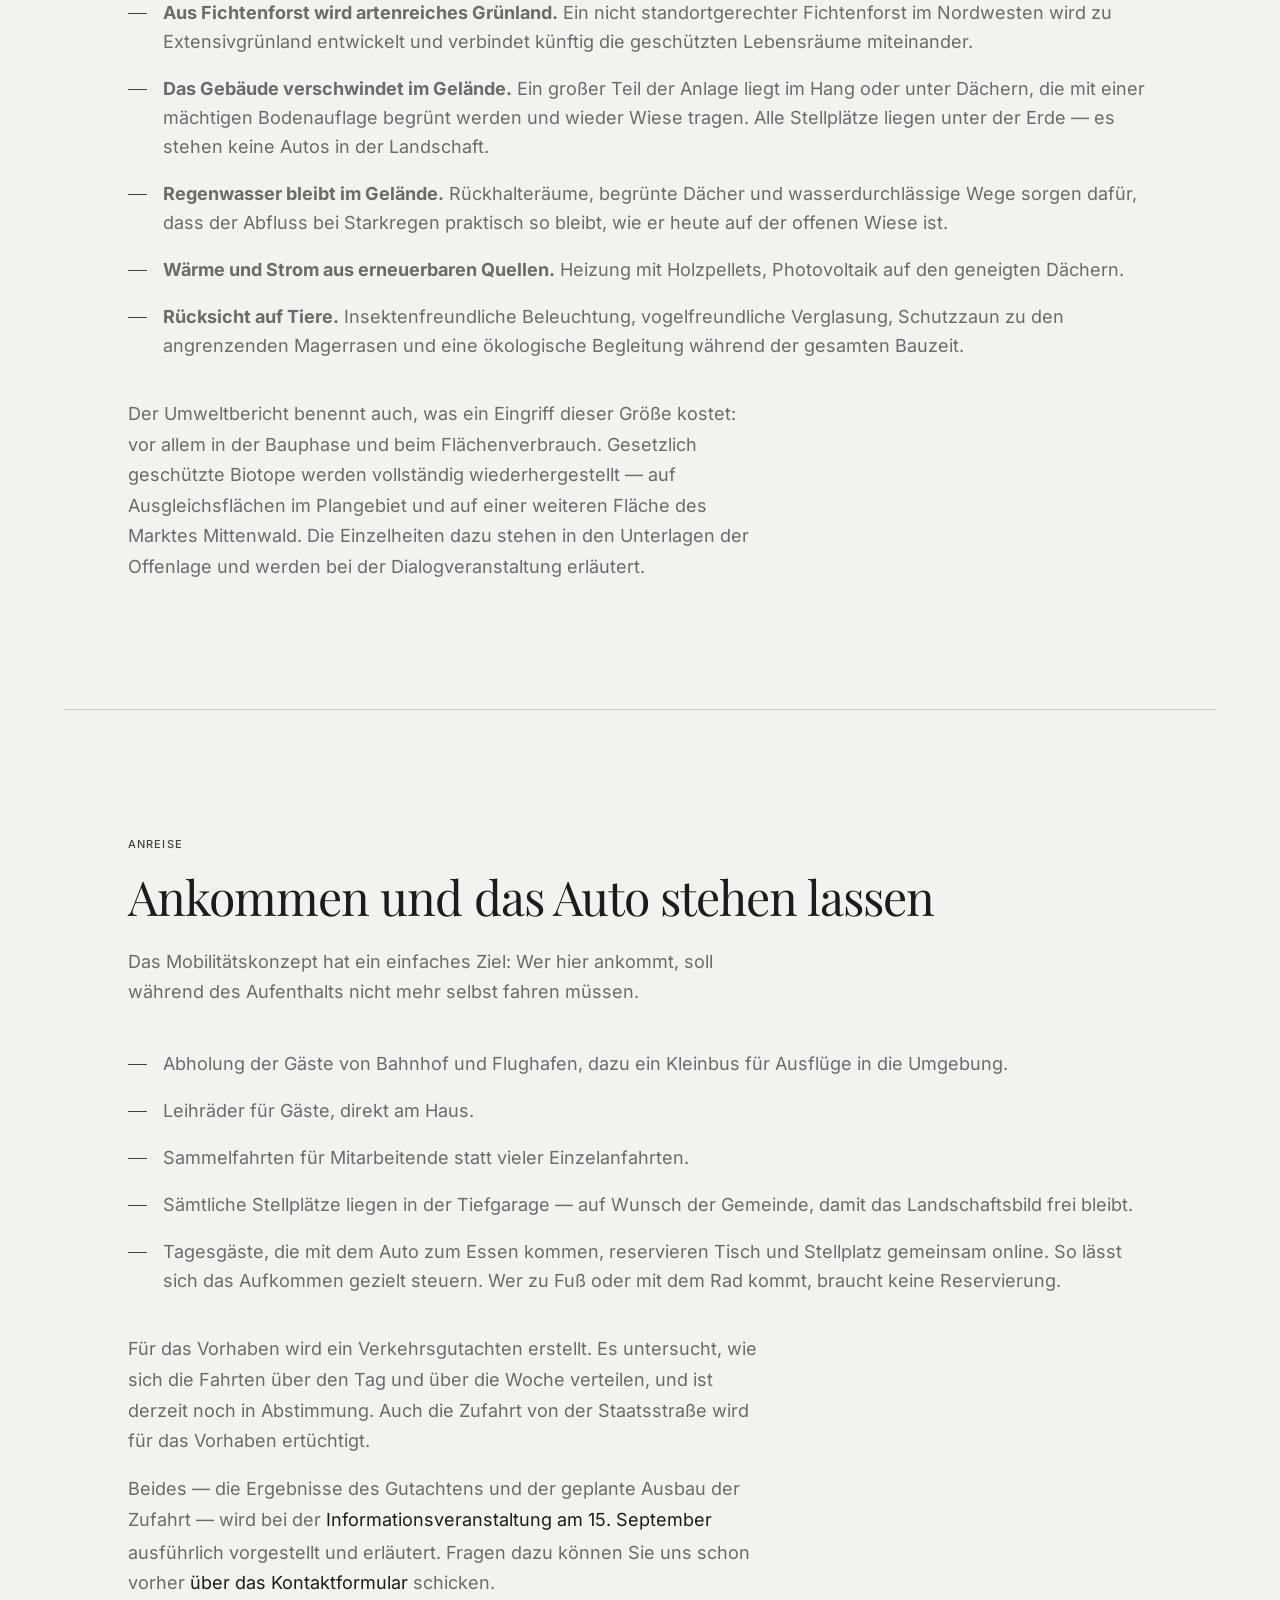
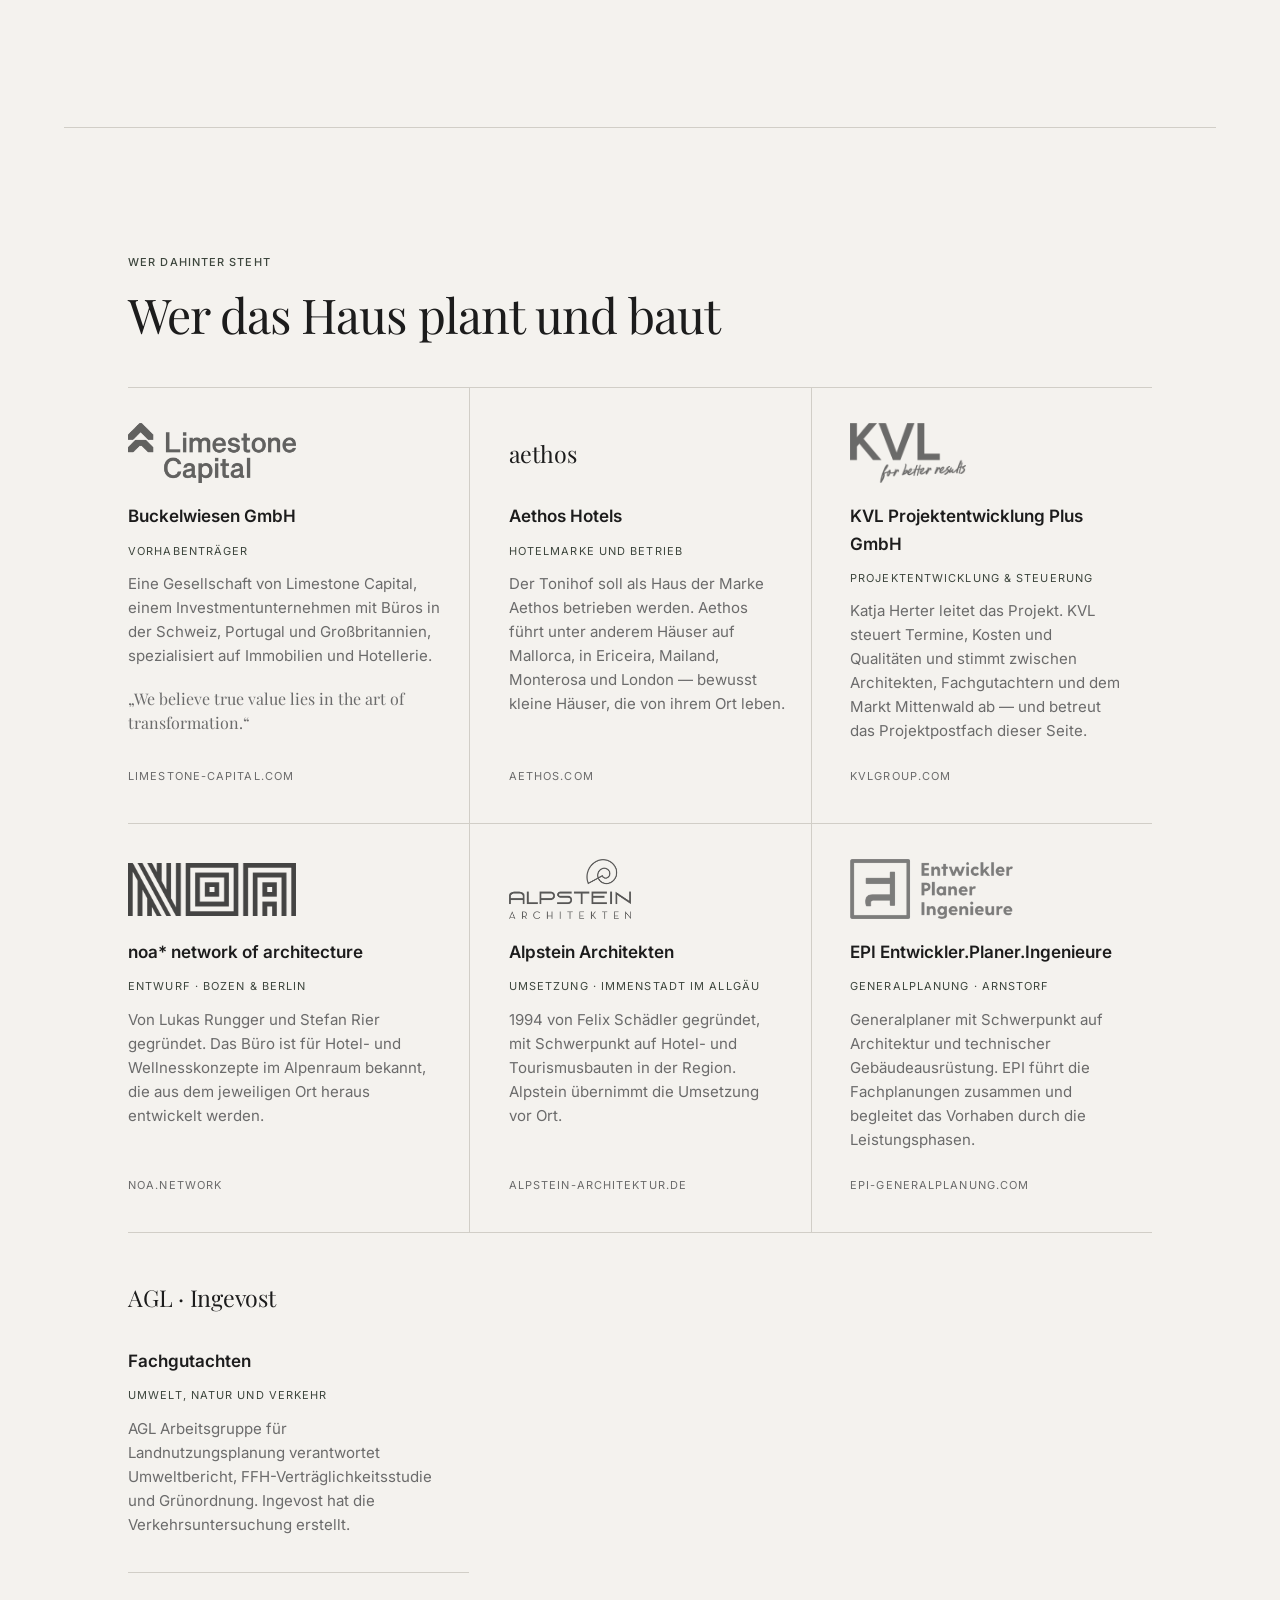
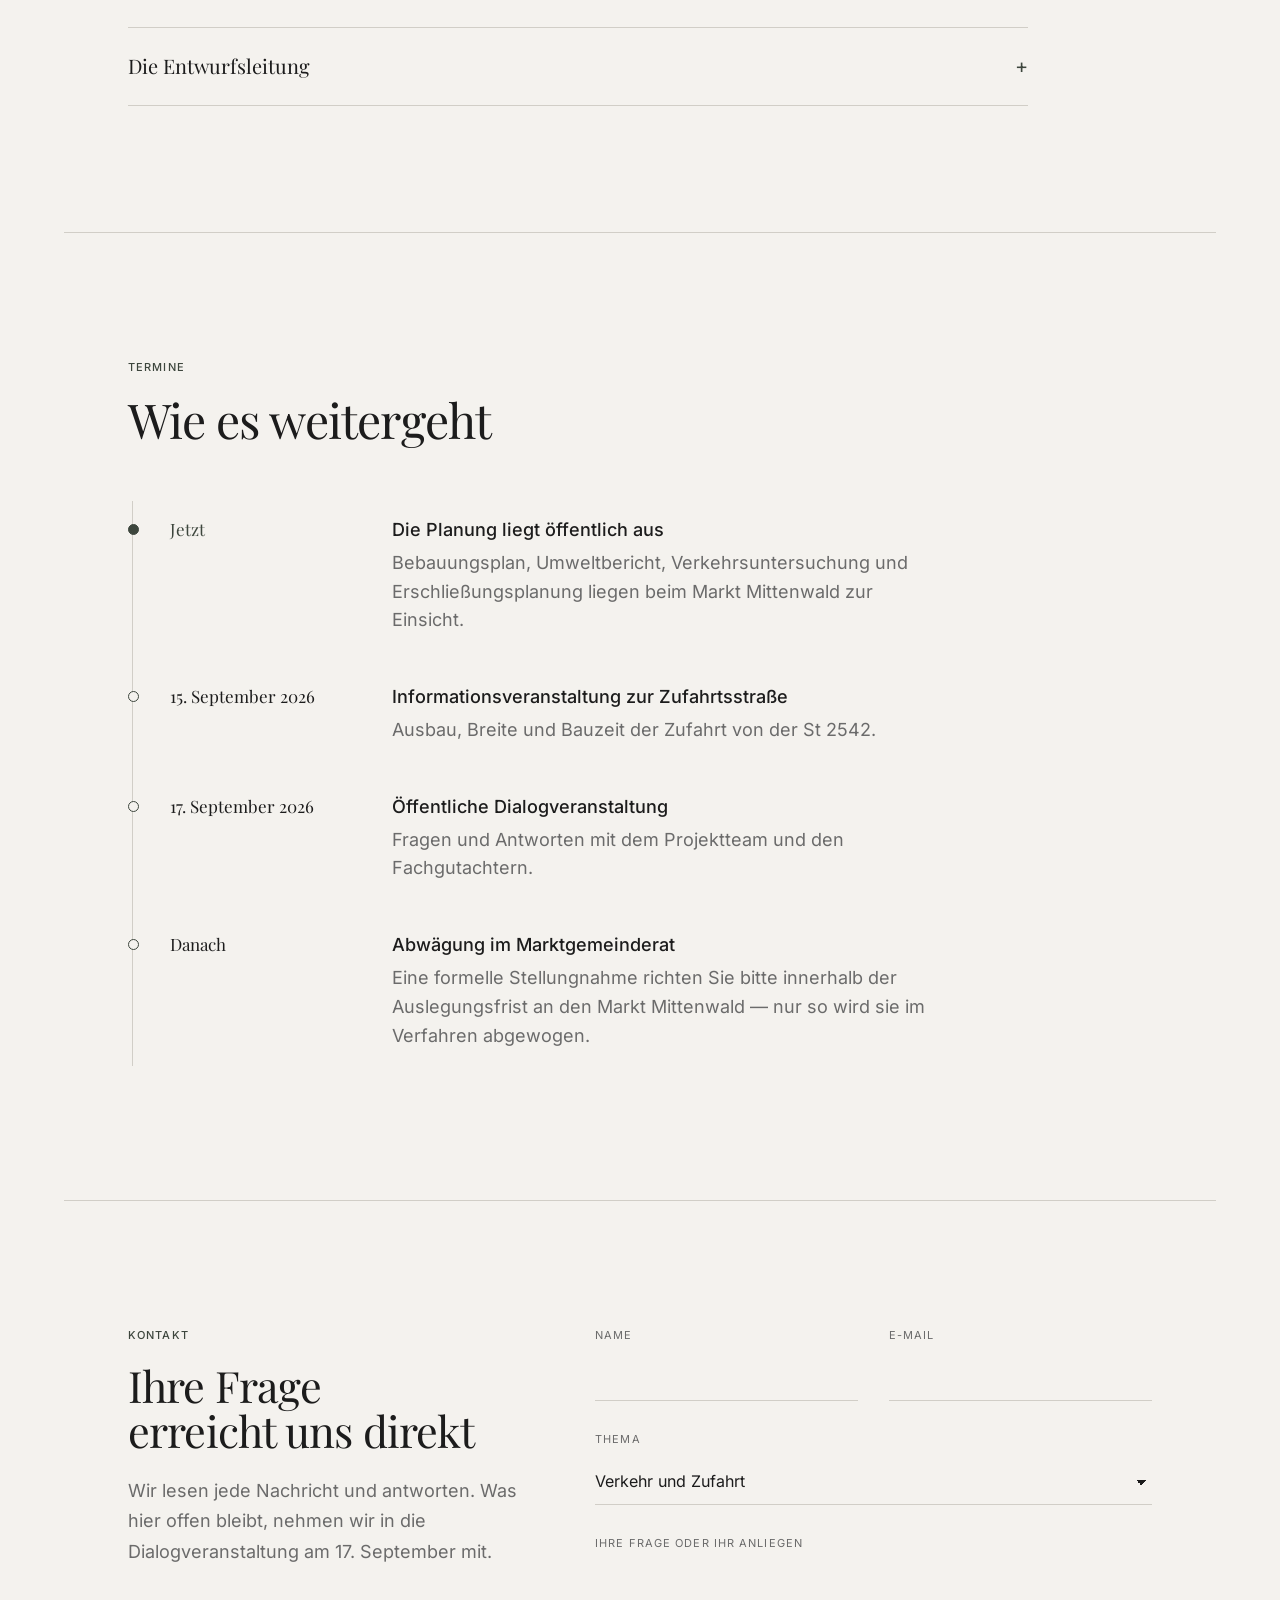
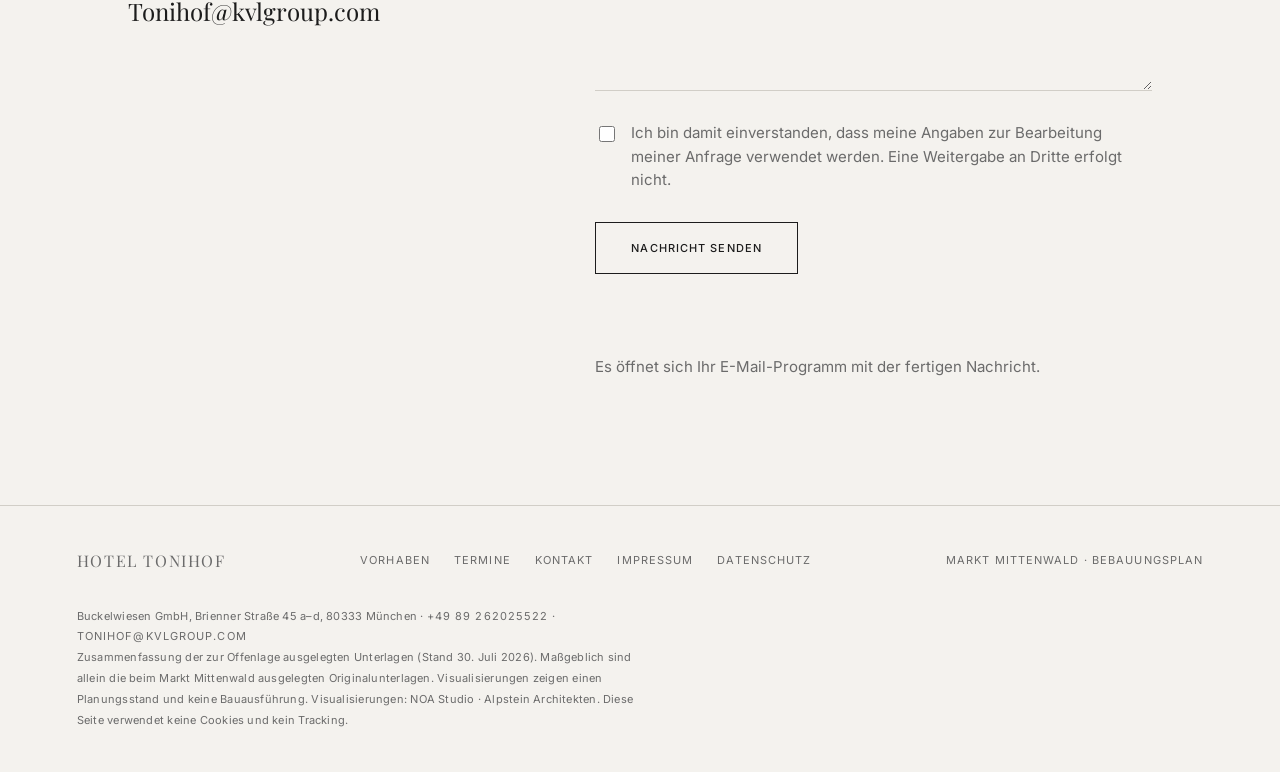
==== commit 360128b8: "Link zu EPI in derselben Schrift wie bei den uebrigen Partnern Der Verweis auf die EPI-Website trug " ====
--- a/index.html
+++ b/index.html
@@ -197,7 +197,7 @@
 
       <div class="partners">
         <article class="partner">
-          <div class="partner-mark"><img class="lockup" src="assets/limestone.png?v=eef4283d" alt="Limestone Capital" width="620" height="222" loading="lazy" /></div>
+          <div class="partner-mark"><img class="mono" src="assets/limestone.png?v=eef4283d" alt="Limestone Capital" width="620" height="222" loading="lazy" /></div>
           <h3>Buckelwiesen GmbH</h3>
           <p class="role">Vorhabenträger</p>
           <p>Eine Gesellschaft von Limestone Capital, einem Investmentunternehmen mit Büros in der Schweiz, Portugal und Großbritannien, spezialisiert auf Immobilien und Hotellerie.</p>
@@ -242,7 +242,7 @@
           <h3>EPI Entwickler.Planer.Ingenieure</h3>
           <p class="role">Generalplanung · Arnstorf</p>
           <p>Generalplaner mit Schwerpunkt auf Architektur und technischer Gebäudeausrüstung. EPI führt die Fachplanungen zusammen und begleitet das Vorhaben durch die Leistungsphasen.</p>
-          <a class="visit" href="https://www.epi-generalplanung.com/" target="_blank" rel="noopener noreferrer">epi-generalplanung.com</a>
+          <a class="ulink" href="https://www.epi-generalplanung.com/" target="_blank" rel="noopener noreferrer">epi-generalplanung.com</a>
         </article>
 
         <article class="partner">
